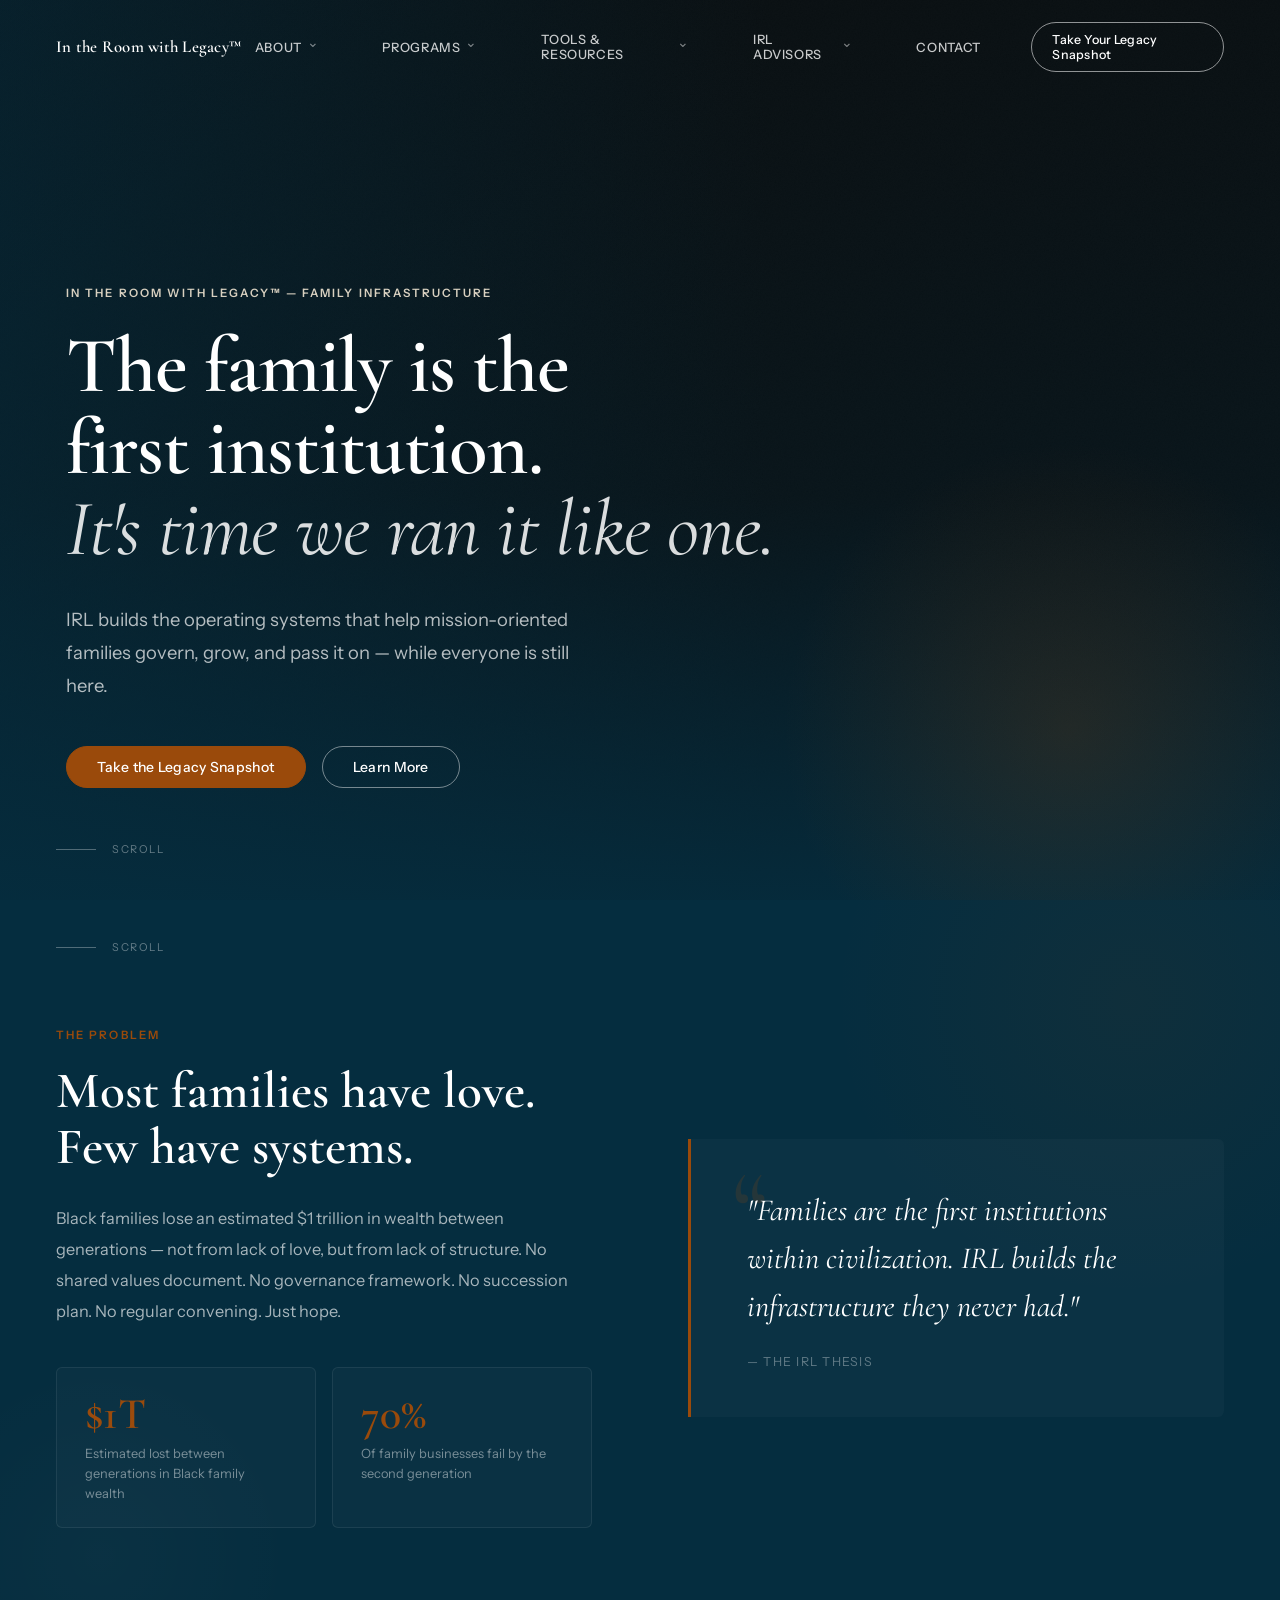
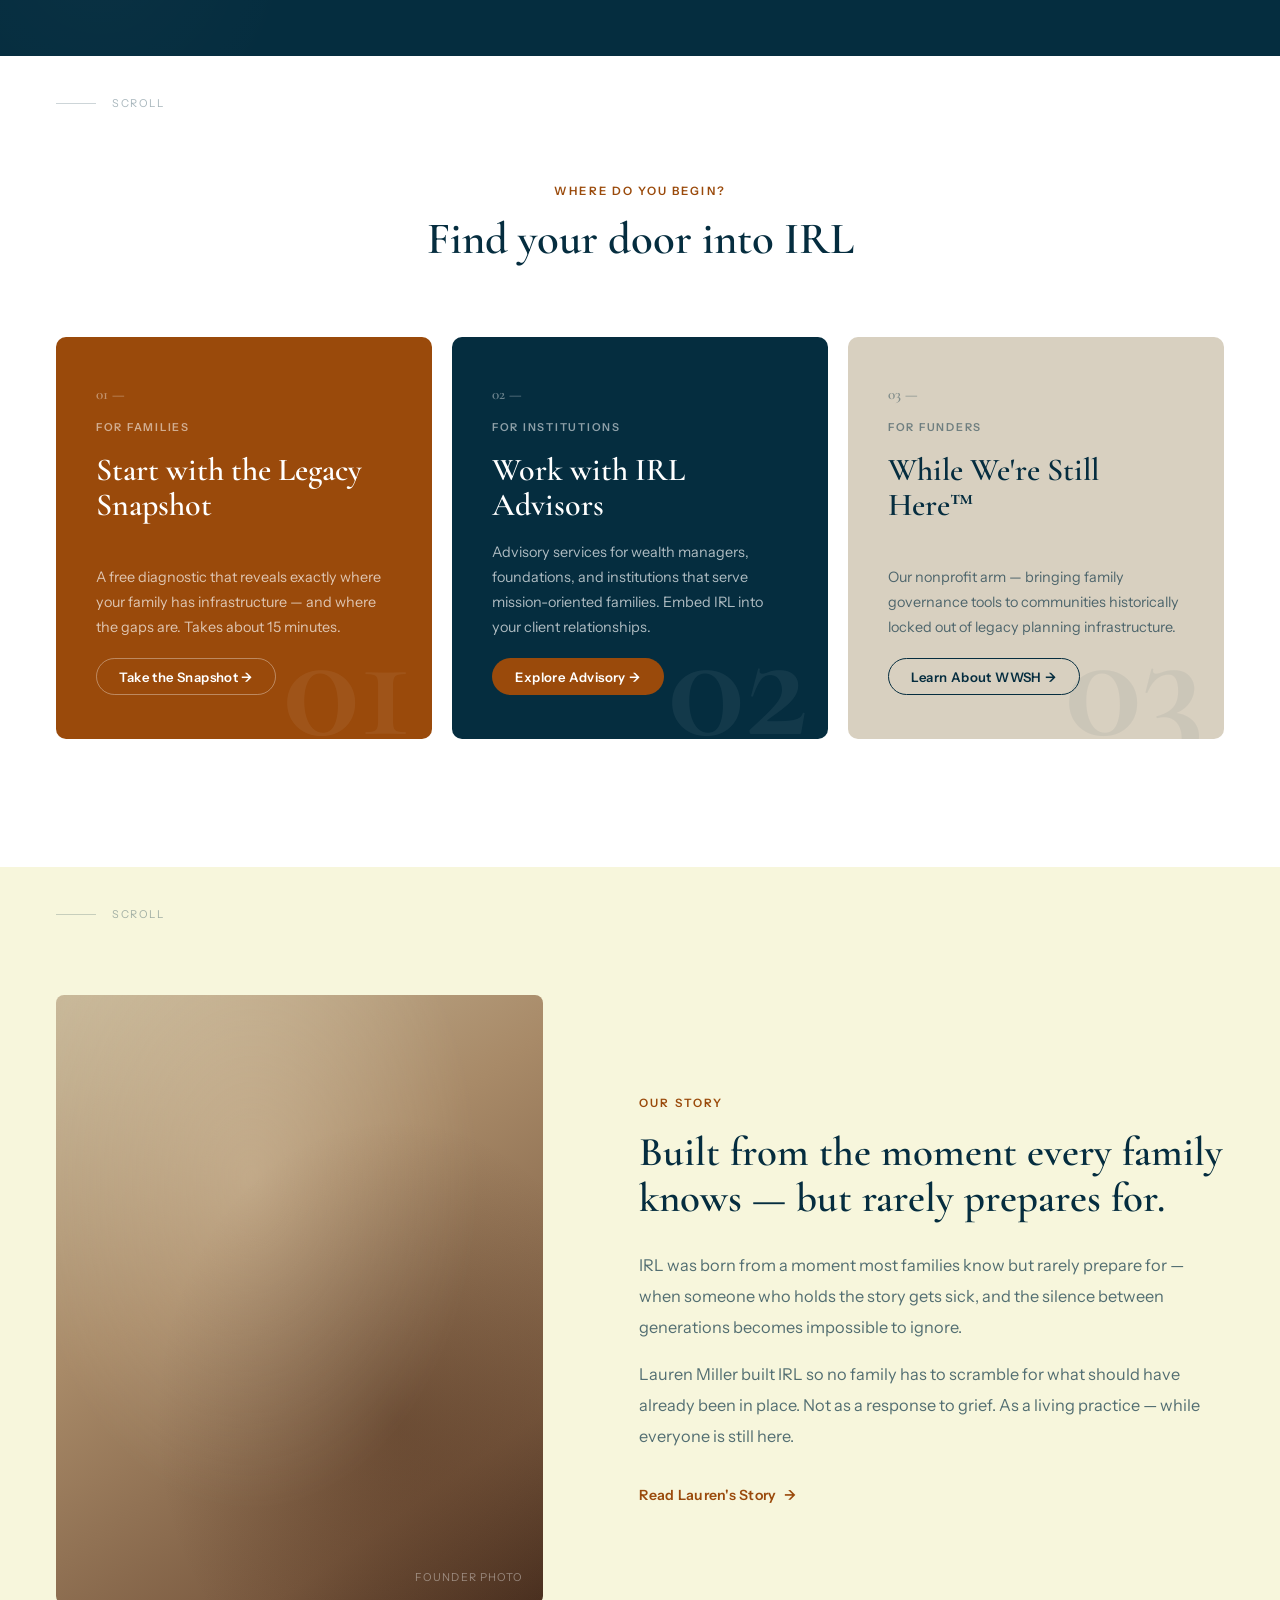
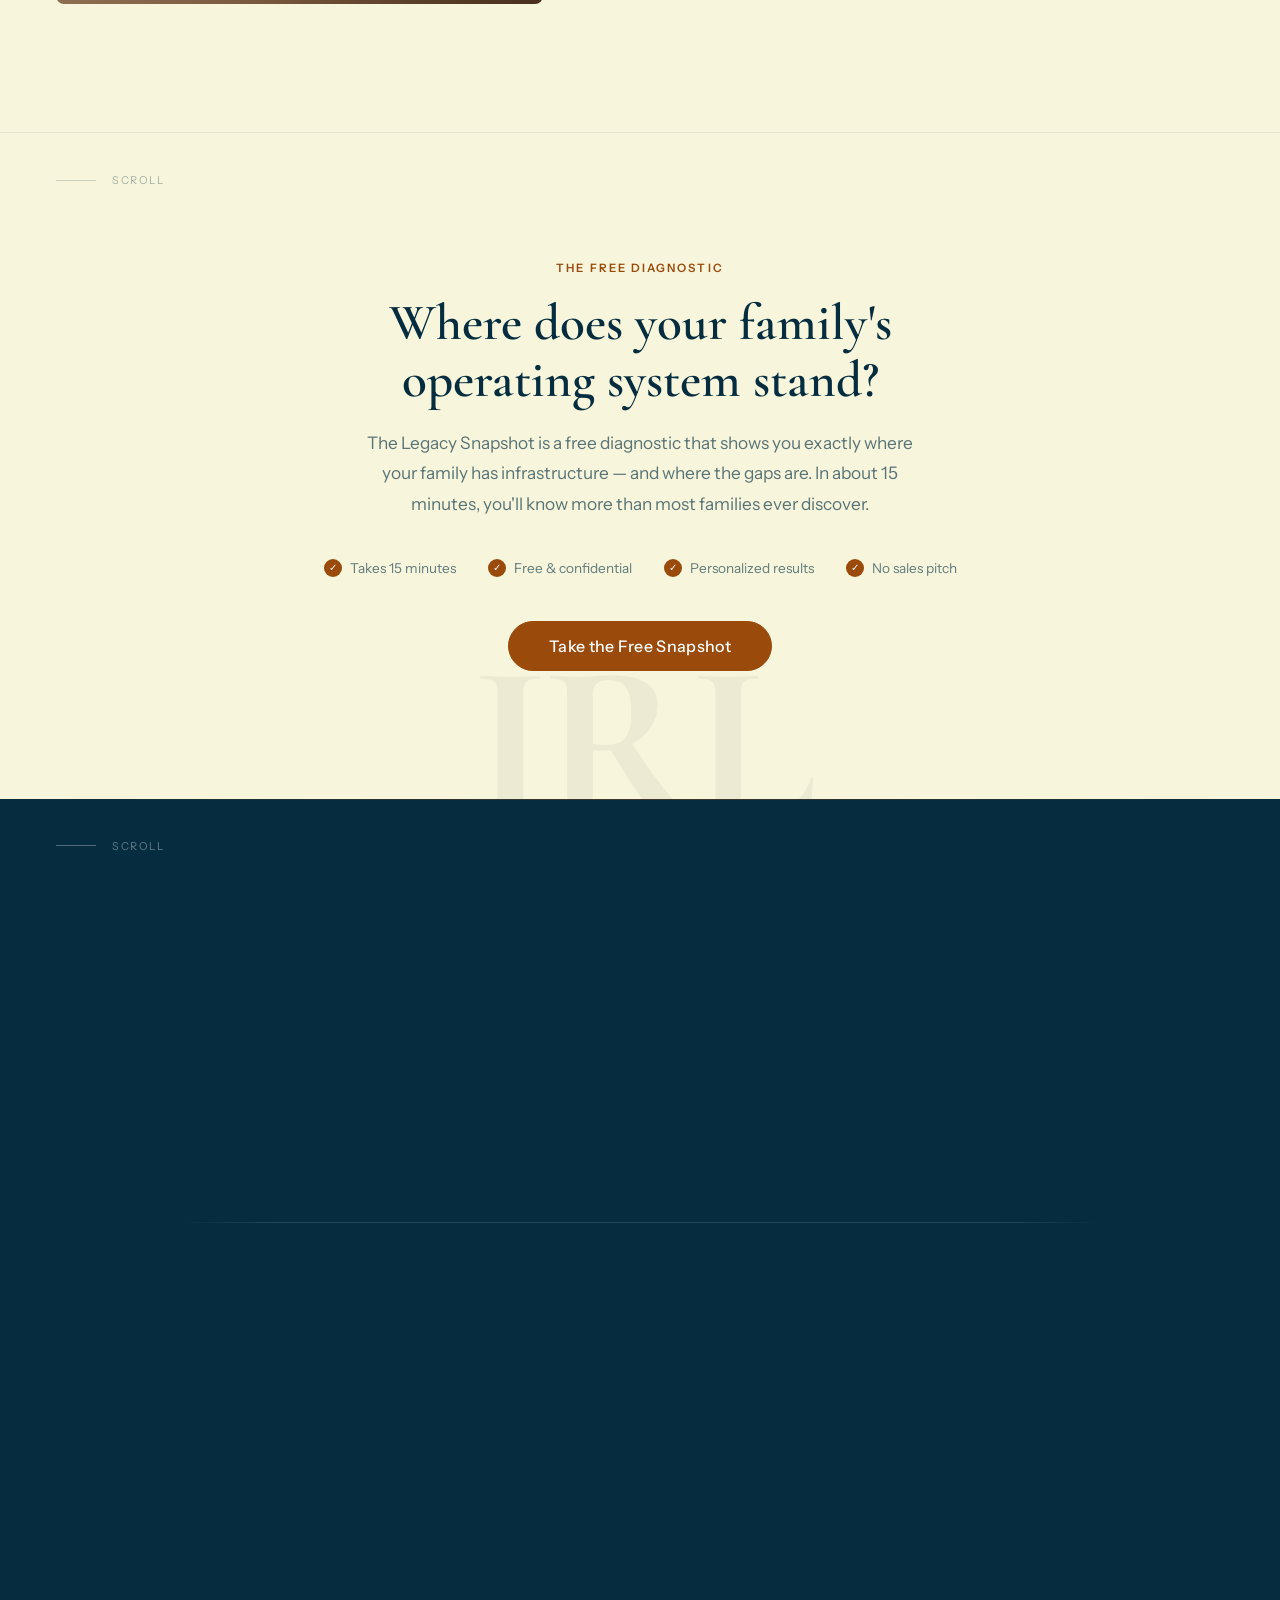
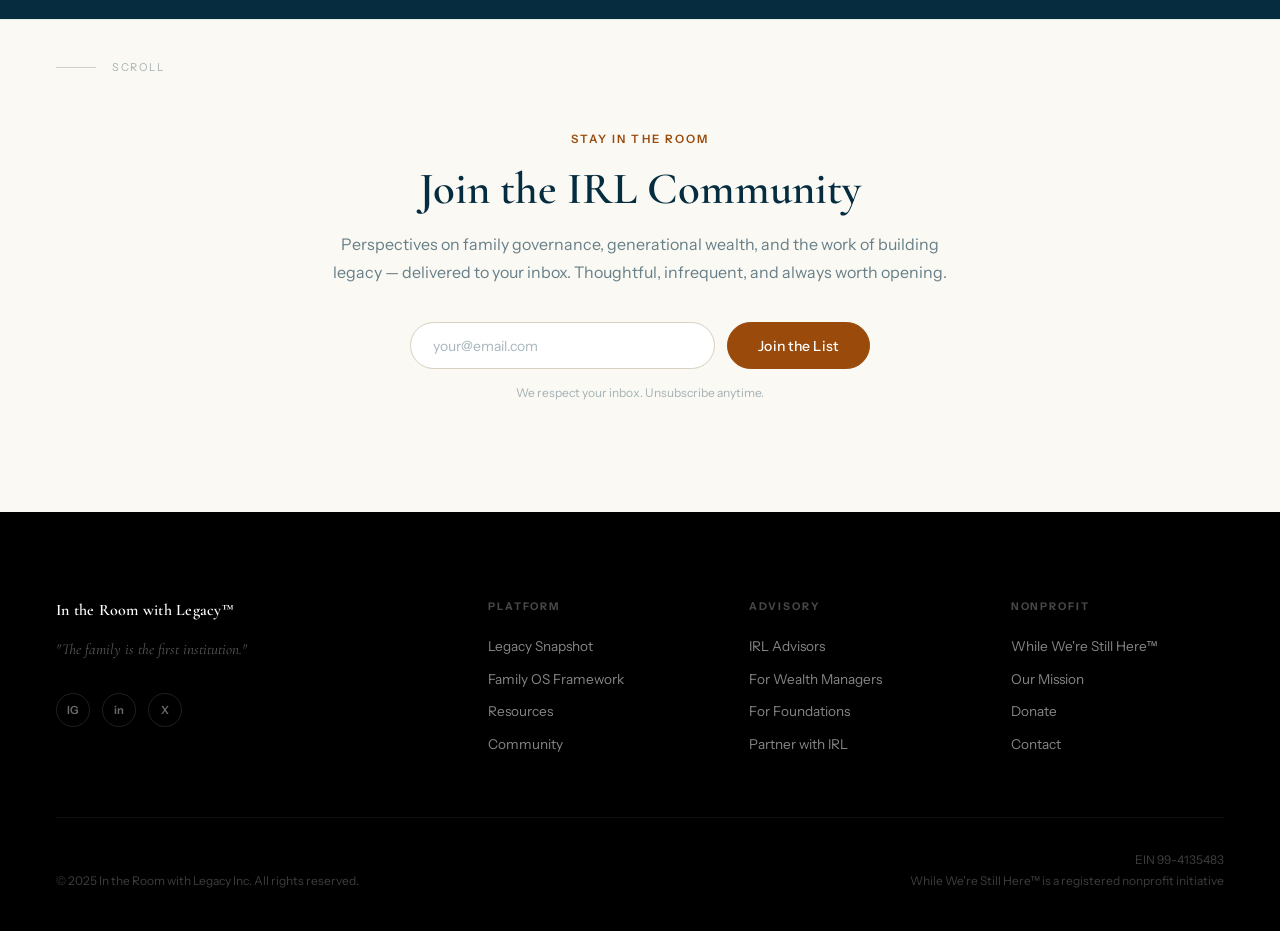
==== index.html @ 4fe9d550 "Added scroll animations and nav updates" ====
<!DOCTYPE html>
<html lang="en">
<head>
  <meta charset="UTF-8">
  <meta name="viewport" content="width=device-width, initial-scale=1.0">
  <title>In the Room with Legacy™ — The Family Operating System</title>
  <meta name="description" content="IRL builds the operating systems that help mission-oriented families govern, grow, and pass it on — while everyone is still here.">

  <!-- Google Fonts -->
  <link rel="preconnect" href="https://fonts.googleapis.com">
  <link rel="preconnect" href="https://fonts.gstatic.com" crossorigin>
  <link href="https://fonts.googleapis.com/css2?family=Cormorant+Garamond:ital,wght@0,300;0,400;0,500;0,600;0,700;1,300;1,400;1,500;1,600&family=Instrument+Sans:ital,wght@0,300;0,400;0,500;0,600;1,400&display=swap" rel="stylesheet">

  <!-- Stylesheet -->
  <link rel="stylesheet" href="styles.css">
</head>
<body>

  <!-- ─── NAV ──────────────────────────────────────────────── -->
  <nav id="nav">
    <a href="#" class="nav-logo">In the Room with Legacy™</a>

    <div class="hamburger" id="hamburger" aria-label="Menu" role="button" tabindex="0">
      <span></span><span></span><span></span>
    </div>

    <ul class="nav-links" id="desktop-nav">
      <li><a href="javascript:void(0)">About <span class="nav-arrow">&#8964;</span></a></li>
      <li><a href="javascript:void(0)">Programs <span class="nav-arrow">&#8964;</span></a></li>
      <li><a href="javascript:void(0)">Tools & Resources <span class="nav-arrow">&#8964;</span></a></li>
      <li><a href="javascript:void(0)">IRL Advisors <span class="nav-arrow">&#8964;</span></a></li>
      <li><a href="javascript:void(0)">Contact</a></li>
      <li><a href="https://form.typeform.com/to/YOUR_LINK" target="_blank" rel="noopener" class="nav-cta-link">Take Your Legacy Snapshot</a></li>
    </ul>
  </nav>

  <!-- Mobile menu overlay -->
  <div class="nav-mobile-overlay" id="mobile-menu">
    <a href="#advisors" onclick="closeMobile()">IRL Advisors</a>
    <a href="#program"  onclick="closeMobile()">While We're Still Here™</a>
    <a href="#origin"   onclick="closeMobile()">About</a>
    <a href="#snapshot" onclick="closeMobile()" class="mobile-cta">Legacy Snapshot →</a>
  </div>


  <!-- ─── HERO ─────────────────────────────────────────────── -->
  <section id="hero">
    <div class="hero-bg-layer"></div>

    <!-- SVG grain texture -->
    <div class="hero-grain" aria-hidden="true">
      <svg xmlns="http://www.w3.org/2000/svg" width="100%" height="100%">
        <filter id="grain-filter" x="0%" y="0%" width="100%" height="100%">
          <feTurbulence type="fractalNoise" baseFrequency="0.68" numOctaves="4" stitchTiles="stitch" result="noise"/>
          <feColorMatrix type="saturate" values="0" in="noise" result="grayNoise"/>
          <feBlend in="SourceGraphic" in2="grayNoise" mode="multiply" result="blended"/>
          <feComponentTransfer in="blended">
            <feFuncA type="linear" slope="0.055"/>
          </feComponentTransfer>
        </filter>
        <rect width="100%" height="100%" filter="url(#grain-filter)" fill="white"/>
      </svg>
    </div>

    <div class="hero-vignette"></div>
    <div class="hero-orb"></div>

    <div class="hero-content">
      <p class="eyebrow hero-eyebrow">In the Room with Legacy™ — Family Infrastructure</p>

      <h1 class="hero-headline">
        The family is the<br>first institution.<br>
        <em>It's time we ran it like one.</em>
      </h1>

      <p class="hero-sub">
        IRL builds the operating systems that help mission-oriented families govern, grow, and pass it on — while everyone is still here.
      </p>

      <div class="hero-ctas">
        <a href="https://form.typeform.com/to/YOUR_LINK" target="_blank" rel="noopener" class="btn btn-clay">
          Take the Legacy Snapshot
        </a>
        <a href="#problem" class="btn btn-ghost-light">
          Learn More
        </a>
      </div>
    </div>

    <div class="hero-scroll" aria-hidden="true">
      <div class="hero-scroll-line"></div>
      <span>Scroll</span>
    </div>
  </section>


  <!-- ─── PROBLEM STATEMENT ─────────────────────────────────── -->
  <section id="problem">
    <div class="scroll-indicator" aria-hidden="true">
      <div class="scroll-indicator-line"></div>
      <span>Scroll</span>
    </div>
    <div class="problem-inner">

      <div class="problem-left">
        <p class="eyebrow reveal">The Problem</p>
        <h2 class="reveal reveal-delay-1">Most families have love.<br>Few have systems.</h2>
        <p class="problem-body reveal reveal-delay-2">
          Black families lose an estimated $1 trillion in wealth between generations — not from lack of love, but from lack of structure. No shared values document. No governance framework. No succession plan. No regular convening. Just hope.
        </p>
        <div class="stat-row reveal reveal-delay-3">
          <div class="stat-box">
            <div class="num">$1T</div>
            <div class="lbl">Estimated lost between generations in Black family wealth</div>
          </div>
          <div class="stat-box">
            <div class="num">70%</div>
            <div class="lbl">Of family businesses fail by the second generation</div>
          </div>
        </div>
      </div>

      <div class="problem-right reveal reveal-delay-2">
        <blockquote>
          "Families are the first institutions within civilization. IRL builds the infrastructure they never had."
        </blockquote>
        <cite>— The IRL Thesis</cite>
      </div>

    </div>
  </section>


  <!-- ─── THREE DOORS ───────────────────────────────────────── -->
  <section id="doors">
    <div class="scroll-indicator scroll-indicator--dark" aria-hidden="true">
      <div class="scroll-indicator-line"></div>
      <span>Scroll</span>
    </div>
    <div class="section-head reveal">
      <p class="eyebrow">Where Do You Begin?</p>
      <h2>Find your door into IRL</h2>
    </div>

    <div class="doors-grid">

      <!-- Card 1: Families -->
      <div class="door-card card-clay reveal">
        <span class="door-bg-num">01</span>
        <span class="door-num">01 —</span>
        <p class="door-eyebrow">For Families</p>
        <h3>Start with the Legacy Snapshot</h3>
        <p class="door-desc">A free diagnostic that reveals exactly where your family has infrastructure — and where the gaps are. Takes about 15 minutes.</p>
        <a href="https://form.typeform.com/to/YOUR_LINK" target="_blank" rel="noopener" class="door-link">
          Take the Snapshot →
        </a>
      </div>

      <!-- Card 2: Institutions -->
      <div class="door-card card-dusk reveal reveal-delay-1" id="advisors">
        <span class="door-bg-num">02</span>
        <span class="door-num">02 —</span>
        <p class="door-eyebrow">For Institutions</p>
        <h3>Work with IRL Advisors</h3>
        <p class="door-desc">Advisory services for wealth managers, foundations, and institutions that serve mission-oriented families. Embed IRL into your client relationships.</p>
        <a href="#advisors" class="door-link">
          Explore Advisory →
        </a>
      </div>

      <!-- Card 3: Funders -->
      <div class="door-card card-stone reveal reveal-delay-2">
        <span class="door-bg-num">03</span>
        <span class="door-num">03 —</span>
        <p class="door-eyebrow">For Funders</p>
        <h3>While We're Still Here™</h3>
        <p class="door-desc">Our nonprofit arm — bringing family governance tools to communities historically locked out of legacy planning infrastructure.</p>
        <a href="#program" class="door-link">
          Learn About WWSH →
        </a>
      </div>

    </div>
  </section>


  <!-- ─── ORIGIN STORY ──────────────────────────────────────── -->
  <section id="origin">
    <div class="scroll-indicator scroll-indicator--dark" aria-hidden="true">
      <div class="scroll-indicator-line"></div>
      <span>Scroll</span>
    </div>
    <div class="origin-inner">

      <div class="origin-photo-wrap reveal">
        <div class="origin-photo">
          <!-- Replace this div with: <img src="lauren-photo.jpg" alt="Lauren Miller"> -->
          <span class="origin-photo-label">Founder photo</span>
        </div>
      </div>

      <div class="origin-text">
        <p class="eyebrow reveal">Our Story</p>
        <h2 class="reveal reveal-delay-1">
          Built from the moment every family knows — but rarely prepares for.
        </h2>
        <p class="origin-body reveal reveal-delay-2">
          IRL was born from a moment most families know but rarely prepare for — when someone who holds the story gets sick, and the silence between generations becomes impossible to ignore.
        </p>
        <p class="origin-body reveal reveal-delay-3">
          Lauren Miller built IRL so no family has to scramble for what should have already been in place. Not as a response to grief. As a living practice — while everyone is still here.
        </p>
        <a href="#" class="origin-link reveal reveal-delay-4">
          Read Lauren's Story
        </a>
      </div>

    </div>
  </section>


  <!-- ─── LEGACY SNAPSHOT FEATURE ──────────────────────────── -->
  <section id="snapshot">
    <div class="scroll-indicator scroll-indicator--dark" aria-hidden="true">
      <div class="scroll-indicator-line"></div>
      <span>Scroll</span>
    </div>
    <div class="snapshot-watermark" aria-hidden="true">IRL</div>

    <div class="snapshot-inner">
      <p class="eyebrow reveal">The Free Diagnostic</p>
      <h2 class="reveal reveal-delay-1">
        Where does your family's<br>operating system stand?
      </h2>
      <p class="snapshot-sub reveal reveal-delay-2">
        The Legacy Snapshot is a free diagnostic that shows you exactly where your family has infrastructure — and where the gaps are. In about 15 minutes, you'll know more than most families ever discover.
      </p>

      <div class="snapshot-checks reveal reveal-delay-3">
        <div class="check-item"><div class="check-icon">✓</div> Takes 15 minutes</div>
        <div class="check-item"><div class="check-icon">✓</div> Free &amp; confidential</div>
        <div class="check-item"><div class="check-icon">✓</div> Personalized results</div>
        <div class="check-item"><div class="check-icon">✓</div> No sales pitch</div>
      </div>

      <a href="https://form.typeform.com/to/YOUR_LINK" target="_blank" rel="noopener"
         class="btn btn-clay reveal reveal-delay-4"
         style="font-size: 1rem; padding: 1rem 2.5rem;">
        Take the Free Snapshot
      </a>
    </div>
  </section>


  <!-- ─── PROGRAM PREVIEW — While We're Still Here™ ─────────── -->
  <section id="program">
    <div class="scroll-indicator" aria-hidden="true">
      <div class="scroll-indicator-line"></div>
      <span>Scroll</span>
    </div>
    <div class="program-inner">

      <div class="program-head prog-animate" data-delay="0">
        <p class="eyebrow">While We're Still Here™</p>
        <h2>Five phases. One living legacy.</h2>
      </div>
      <p class="program-desc prog-animate" data-delay="100">
        A structured journey from family conversation to family infrastructure. Each phase builds the next — together, they form your family's operating system.
      </p>

      <div class="phases-track">
        <div class="phase prog-animate" data-delay="150">
          <div class="phase-marker"><span class="phase-roman">I</span></div>
          <div class="phase-name">Gather</div>
          <div class="phase-desc">Bring the family into the room — physically or virtually. Set the table for honest conversation.</div>
        </div>
        <div class="phase prog-animate" data-delay="250">
          <div class="phase-marker"><span class="phase-roman">II</span></div>
          <div class="phase-name">Share</div>
          <div class="phase-desc">Surface the stories, values, and wisdom that live in people — not documents.</div>
        </div>
        <div class="phase prog-animate" data-delay="350">
          <div class="phase-marker"><span class="phase-roman">III</span></div>
          <div class="phase-name">Align</div>
          <div class="phase-desc">Build shared agreements: values, vision, governance, and decision-making norms.</div>
        </div>
        <div class="phase prog-animate" data-delay="450">
          <div class="phase-marker"><span class="phase-roman">IV</span></div>
          <div class="phase-name">Preserve</div>
          <div class="phase-desc">Document what matters. Create the artifacts and archives your family deserves.</div>
        </div>
        <div class="phase prog-animate" data-delay="550">
          <div class="phase-marker"><span class="phase-roman">V</span></div>
          <div class="phase-name">Integrate</div>
          <div class="phase-desc">Make legacy a living practice — recurring rituals, roles, and review cycles.</div>
        </div>
      </div>

      <div class="program-footer prog-animate" data-delay="650">
        <a href="#" class="btn btn-ghost-light">Learn About the Program →</a>
      </div>

    </div>
  </section>


  <!-- ─── NEWSLETTER ────────────────────────────────────────── -->
  <section id="newsletter">
    <div class="scroll-indicator scroll-indicator--dark" aria-hidden="true">
      <div class="scroll-indicator-line"></div>
      <span>Scroll</span>
    </div>
    <div class="newsletter-inner">
      <p class="eyebrow reveal">Stay in the Room</p>
      <h2 class="reveal reveal-delay-1">Join the IRL Community</h2>
      <p class="newsletter-body reveal reveal-delay-2">
        Perspectives on family governance, generational wealth, and the work of building legacy — delivered to your inbox. Thoughtful, infrequent, and always worth opening.
      </p>
      <form class="nl-form reveal reveal-delay-3" onsubmit="handleNewsletter(event)">
        <input type="email" class="nl-input" placeholder="your@email.com" required aria-label="Email address">
        <button type="submit" class="btn btn-clay">Join the List</button>
      </form>
      <p class="nl-note reveal reveal-delay-4">We respect your inbox. Unsubscribe anytime.</p>
    </div>
  </section>


  <!-- ─── FOOTER ────────────────────────────────────────────── -->
  <footer>
    <div class="footer-grid">

      <div class="footer-brand">
        <a href="#" class="footer-brand-logo">In the Room with Legacy™</a>
        <p class="footer-tagline">"The family is the first institution."</p>
        <div class="footer-socials">
          <a href="#" aria-label="Instagram">IG</a>
          <a href="#" aria-label="LinkedIn">in</a>
          <a href="#" aria-label="X / Twitter">X</a>
        </div>
      </div>

      <div class="footer-col">
        <p class="footer-col-head">Platform</p>
        <ul>
          <li><a href="#snapshot">Legacy Snapshot</a></li>
          <li><a href="#">Family OS Framework</a></li>
          <li><a href="#">Resources</a></li>
          <li><a href="#newsletter">Community</a></li>
        </ul>
      </div>

      <div class="footer-col">
        <p class="footer-col-head">Advisory</p>
        <ul>
          <li><a href="#advisors">IRL Advisors</a></li>
          <li><a href="#">For Wealth Managers</a></li>
          <li><a href="#">For Foundations</a></li>
          <li><a href="#">Partner with IRL</a></li>
        </ul>
      </div>

      <div class="footer-col">
        <p class="footer-col-head">Nonprofit</p>
        <ul>
          <li><a href="#program">While We're Still Here™</a></li>
          <li><a href="#origin">Our Mission</a></li>
          <li><a href="#">Donate</a></li>
          <li><a href="#">Contact</a></li>
        </ul>
      </div>

    </div>

    <div class="footer-bottom">
      <p>© 2025 In the Room with Legacy Inc. All rights reserved.</p>
      <p class="footer-ein">
        EIN 99-4135483<br>
        While We're Still Here™ is a registered nonprofit initiative
      </p>
    </div>
  </footer>


  <!-- ─── JAVASCRIPT ────────────────────────────────────────── -->
  <script>
    /* ── Sticky Nav ─────────────────────────────────────────── */
    const nav = document.getElementById('nav');
    window.addEventListener('scroll', () => {
      nav.classList.toggle('scrolled', window.scrollY > 50);
    }, { passive: true });

    /* ── Mobile Menu ─────────────────────────────────────────── */
    const hamburger  = document.getElementById('hamburger');
    const mobileMenu = document.getElementById('mobile-menu');

    function openMobile() {
      hamburger.classList.add('active');
      mobileMenu.classList.add('open');
      document.body.style.overflow = 'hidden';
    }
    function closeMobile() {
      hamburger.classList.remove('active');
      mobileMenu.classList.remove('open');
      document.body.style.overflow = '';
    }
    hamburger.addEventListener('click', () => {
      mobileMenu.classList.contains('open') ? closeMobile() : openMobile();
    });
    hamburger.addEventListener('keydown', e => {
      if (e.key === 'Enter' || e.key === ' ') {
        e.preventDefault();
        mobileMenu.classList.contains('open') ? closeMobile() : openMobile();
      }
    });

    /* ── Scroll Reveal ───────────────────────────────────────── */
    const revealEls = document.querySelectorAll('.reveal');
    const revealObserver = new IntersectionObserver((entries) => {
      entries.forEach(entry => {
        if (entry.isIntersecting) {
          entry.target.classList.add('visible');
          revealObserver.unobserve(entry.target);
        }
      });
    }, { threshold: 0.1, rootMargin: '0px 0px -48px 0px' });
    revealEls.forEach(el => revealObserver.observe(el));

    /* ── Full Page Snap Scroll (all sections) ───────────────── */
    const snapSections = Array.from(document.querySelectorAll('section, footer'));
    let isSnapping     = false;
    let activeIndex    = 0;

    // Find which section is closest to current scroll position
    function getNearestIndex() {
      const mid = window.scrollY + window.innerHeight / 2;
      let nearest = 0, nearestDist = Infinity;
      snapSections.forEach((sec, i) => {
        const dist = Math.abs(sec.getBoundingClientRect().top + window.scrollY + sec.offsetHeight / 2 - mid);
        if (dist < nearestDist) { nearestDist = dist; nearest = i; }
      });
      return nearest;
    }

    const programSection   = document.getElementById('program');
    const programAnimEls   = programSection.querySelectorAll('.prog-animate');

    function triggerProgramAnim() {
      programSection.classList.remove('in-view');
      // Force reflow so removing the class takes effect before re-adding
      void programSection.offsetWidth;
      programAnimEls.forEach(el => {
        const delay = parseInt(el.dataset.delay) || 0;
        setTimeout(() => { el.style.transitionDelay = delay + 'ms'; }, 0);
      });
      programSection.classList.add('in-view');
    }

    function goToSection(index) {
      if (isSnapping) return;
      if (index < 0 || index >= snapSections.length) return;
      isSnapping  = true;
      activeIndex = index;
      snapSections[index].scrollIntoView({ behavior: 'smooth', block: 'start' });
      // Fire program animation when snapping to that section
      if (snapSections[index].id === 'program') {
        setTimeout(triggerProgramAnim, 400);
      }
      setTimeout(() => { isSnapping = false; }, 950);
    }

    // Mouse wheel — intercept and snap
    window.addEventListener('wheel', (e) => {
      e.preventDefault();
      if (isSnapping) return;
      activeIndex = getNearestIndex();
      goToSection(activeIndex + (e.deltaY > 0 ? 1 : -1));
    }, { passive: false });

    // Touch swipe — up or down
    let touchY = 0;
    window.addEventListener('touchstart', (e) => {
      touchY = e.touches[0].clientY;
    }, { passive: true });
    window.addEventListener('touchend', (e) => {
      const diff = touchY - e.changedTouches[0].clientY;
      if (Math.abs(diff) < 40) return;       // ignore tiny taps
      activeIndex = getNearestIndex();
      goToSection(activeIndex + (diff > 0 ? 1 : -1));
    }, { passive: true });

    // Keyboard arrow keys
    window.addEventListener('keydown', (e) => {
      if (e.key === 'ArrowDown' || e.key === 'PageDown') {
        e.preventDefault();
        activeIndex = getNearestIndex();
        goToSection(activeIndex + 1);
      }
      if (e.key === 'ArrowUp' || e.key === 'PageUp') {
        e.preventDefault();
        activeIndex = getNearestIndex();
        goToSection(activeIndex - 1);
      }
    });

    /* ── Newsletter Submit ───────────────────────────────────── */
    function handleNewsletter(e) {
      e.preventDefault();
      // Update YOUR_KIT_PAGE with your Kit.com landing page slug
      window.open('https://app.kit.com/landing-pages/YOUR_KIT_PAGE', '_blank', 'noopener');
      e.target.innerHTML =
        '<p style="font-family:\'Cormorant Garamond\',serif; font-size:1.25rem; font-style:italic; color:var(--clay);">' +
        'You\'re in. Welcome to the room. ✦' +
        '</p>';
    }
  </script>

</body>
</html>
---- styles.css ----
/* ════════════════════════════════════════════════════════════
   IN THE ROOM WITH LEGACY™ — Stylesheet
   ════════════════════════════════════════════════════════════

   TABLE OF CONTENTS
   ─────────────────
   1.  Reset
   2.  Design Tokens (colors, fonts)
   3.  Base / Typography
   4.  Buttons
   5.  Scroll Reveal Animation
   6.  Eyebrow Label
   7.  Nav
   8.  Hero
   9.  Problem Statement
   10. Three Doors
   11. Origin Story
   12. Legacy Snapshot
   13. Program Preview (While We're Still Here™)
   14. Newsletter
   15. Footer
   16. Responsive / Media Queries
   ════════════════════════════════════════════════════════════ */


/* ─────────────────────────────────────────────────────────
   1. RESET
───────────────────────────────────────────────────────── */
*, *::before, *::after {
  box-sizing: border-box;
  margin: 0;
  padding: 0;
}
html {
  scroll-behavior: smooth;
  font-size: 16px;
}


/* ─────────────────────────────────────────────────────────
   2. DESIGN TOKENS
   Edit these to retheme the entire site instantly.
───────────────────────────────────────────────────────── */
:root {
  /* Brand Colors */
  --dusk:      #052D3F;   /* deep navy — primary dark */
  --clay:      #9A4A0B;   /* warm terracotta — primary accent */
  --clay-mid:  #b25510;   /* clay hover state */
  --parchment: #F7F6DC;   /* warm cream — light sections */
  --stone:     #D8D0C0;   /* mid neutral */
  --inkwell:   #000000;   /* pure black */
  --white:     #ffffff;
  --off-white: #faf9f4;   /* newsletter bg */

  /* Spacing */
  --section-pad: 8rem 3.5rem;
  --max-width: 1200px;
}


/* ─────────────────────────────────────────────────────────
   3. BASE / TYPOGRAPHY
───────────────────────────────────────────────────────── */
body {
  font-family: 'Instrument Sans', sans-serif;
  color: var(--inkwell);
  background: var(--white);
  overflow-x: hidden;
  -webkit-font-smoothing: antialiased;
}

/* All headings use Cormorant Garamond */
h1, h2, h3, h4, h5 {
  font-family: 'Cormorant Garamond', serif;
}

a { color: inherit; }

img { display: block; max-width: 100%; }


/* ─────────────────────────────────────────────────────────
   4. BUTTONS
   Classes: .btn  +  .btn-clay / .btn-ghost-light / .btn-dusk / .btn-ghost-dusk
───────────────────────────────────────────────────────── */
.btn {
  display: inline-block;
  font-family: 'Instrument Sans', sans-serif;
  font-size: 0.875rem;
  font-weight: 500;
  letter-spacing: 0.02em;
  text-decoration: none;
  border-radius: 99px;
  padding: 0.8rem 1.9rem;
  transition: background 0.22s ease, transform 0.18s ease,
              border-color 0.22s ease, color 0.22s ease;
  cursor: pointer;
  border: 1.5px solid transparent;
  line-height: 1;
}
.btn:hover { transform: translateY(-1px); }

/* Clay — primary CTA */
.btn-clay { background: var(--clay); color: var(--white); border-color: var(--clay); }
.btn-clay:hover { background: var(--clay-mid); border-color: var(--clay-mid); }

/* Ghost on dark backgrounds */
.btn-ghost-light { background: transparent; color: var(--white); border-color: rgba(255,255,255,0.45); }
.btn-ghost-light:hover { border-color: rgba(255,255,255,0.85); background: rgba(255,255,255,0.08); }

/* Ghost on light backgrounds */
.btn-ghost-dusk { background: transparent; color: var(--dusk); border-color: var(--dusk); }
.btn-ghost-dusk:hover { background: var(--dusk); color: var(--white); }

/* Solid dusk */
.btn-dusk { background: var(--dusk); color: var(--white); border-color: var(--dusk); }
.btn-dusk:hover { background: #073d56; border-color: #073d56; }


/* ─────────────────────────────────────────────────────────
   5. SCROLL REVEAL ANIMATION
   Elements with .reveal fade up when they enter the viewport.
   Add .reveal-delay-1 through -5 for staggered children.
───────────────────────────────────────────────────────── */
.reveal {
  opacity: 0;
  transform: translateY(28px);
  transition: opacity 0.75s cubic-bezier(.22,.68,0,1.1),
              transform 0.75s cubic-bezier(.22,.68,0,1.1);
}
.reveal.visible { opacity: 1; transform: none; }

.reveal-delay-1 { transition-delay: 0.1s; }
.reveal-delay-2 { transition-delay: 0.2s; }
.reveal-delay-3 { transition-delay: 0.3s; }
.reveal-delay-4 { transition-delay: 0.4s; }
.reveal-delay-5 { transition-delay: 0.5s; }


/* ─────────────────────────────────────────────────────────
   6. EYEBROW LABEL
   Small uppercase label used above section headings.
───────────────────────────────────────────────────────── */
.eyebrow {
  font-family: 'Instrument Sans', sans-serif;
  font-size: 0.72rem;
  font-weight: 600;
  letter-spacing: 0.18em;
  text-transform: uppercase;
}


/* ─────────────────────────────────────────────────────────
   7. NAV
───────────────────────────────────────────────────────── */
#nav {
  position: fixed;
  top: 0; left: 0; right: 0;
  z-index: 200;
  display: flex;
  align-items: center;
  justify-content: space-between;
  padding: 1.4rem 3.5rem;
  transition: background 0.35s ease, padding 0.35s ease, box-shadow 0.35s ease;
}

/* Nav becomes solid on scroll — toggled by JS */
#nav.scrolled {
  background: rgba(5,45,63,0.97);
  backdrop-filter: blur(12px);
  -webkit-backdrop-filter: blur(12px);
  padding: 1rem 3.5rem;
  box-shadow: 0 1px 0 rgba(255,255,255,0.06);
}

.nav-logo {
  font-family: 'Cormorant Garamond', serif;
  font-size: 1.05rem;
  font-weight: 600;
  color: var(--white);
  text-decoration: none;
  letter-spacing: 0.015em;
  line-height: 1.2;
  white-space: nowrap;
}

.nav-links {
  display: flex;
  align-items: center;
  gap: 2.25rem;
  list-style: none;
}
.nav-links a {
  font-family: 'Instrument Sans', sans-serif;
  font-size: 0.8rem;
  font-weight: 500;
  color: rgba(255,255,255,0.78);
  text-decoration: none;
  letter-spacing: 0.05em;
  text-transform: uppercase;
  transition: color 0.2s;
  padding: 0.6rem 0.85rem;
  border-radius: 6px;
  display: inline-flex;
  align-items: center;
  gap: 0.3rem;
}
.nav-links a:hover { color: var(--white); }

/* Dropdown arrow icon in nav links */
.nav-arrow {
  font-size: 0.9rem;
  opacity: 0.6;
  display: inline-block;
  transition: transform 0.2s;
  position: relative;
  top: -5px;
}
.nav-links a:hover .nav-arrow { transform: translateY(1px); }

/* CTA pill in nav */
.nav-links .nav-cta-link {
  background: transparent;
  color: var(--white) !important;
  padding: 0.55rem 1.3rem;
  border-radius: 99px;
  border: 1.5px solid rgba(255,255,255,0.55) !important;
  font-size: 0.78rem !important;
  text-transform: none !important;
  letter-spacing: 0.02em !important;
  transition: background 0.25s, border-color 0.25s, color 0.25s !important;
}
.nav-links .nav-cta-link:hover {
  background: #C9A84C !important;
  border-color: #C9A84C !important;
  color: var(--white) !important;
  text-shadow: 0 0 12px rgba(255, 220, 100, 0.5);
  box-shadow: 0 0 18px rgba(201,168,76,0.45);
}

/* Hamburger — hidden on desktop, shown on mobile */
.hamburger {
  display: none;
  flex-direction: column;
  gap: 5px;
  cursor: pointer;
  z-index: 201;
  padding: 4px;
}
.hamburger span {
  display: block;
  width: 22px;
  height: 1.5px;
  background: white;
  border-radius: 2px;
  transition: all 0.3s ease;
}
/* Animated to X when active */
.hamburger.active span:nth-child(1) { transform: translateY(6.5px) rotate(45deg); }
.hamburger.active span:nth-child(2) { opacity: 0; transform: scaleX(0); }
.hamburger.active span:nth-child(3) { transform: translateY(-6.5px) rotate(-45deg); }

/* Full-screen mobile menu overlay */
.nav-mobile-overlay {
  display: none;
  position: fixed;
  inset: 0;
  background: var(--dusk);
  z-index: 199;
  flex-direction: column;
  align-items: center;
  justify-content: center;
  gap: 2rem;
}
.nav-mobile-overlay.open { display: flex; }
.nav-mobile-overlay a {
  font-family: 'Cormorant Garamond', serif;
  font-size: 2.2rem;
  font-weight: 500;
  color: var(--white);
  text-decoration: none;
  letter-spacing: 0.01em;
  opacity: 0.85;
  transition: opacity 0.2s;
}
.nav-mobile-overlay a:hover { opacity: 1; }
.nav-mobile-overlay .mobile-cta {
  font-family: 'Instrument Sans', sans-serif;
  font-size: 1rem !important;
  background: var(--clay);
  padding: 0.85rem 2.5rem;
  border-radius: 99px;
  opacity: 1 !important;
  margin-top: 1rem;
}


/* ─────────────────────────────────────────────────────────
   8. HERO
───────────────────────────────────────────────────────── */
#hero {
  position: relative;
  min-height: 100svh;
  display: flex;
  align-items: flex-end;
  overflow: hidden;
  background: var(--inkwell);
}

/* Hero photo background */
.hero-bg-layer {
  position: absolute;
  inset: 0;
  background-image: url('pictures/frontpage.jpg');
  background-size: cover;
  background-position: center 20%;
  background-repeat: no-repeat;
  z-index: 0;
}

/* SVG grain texture layer */
.hero-grain {
  position: absolute;
  inset: 0;
  z-index: 1;
  pointer-events: none;
  opacity: 1;
}
.hero-grain svg { width: 100%; height: 100%; display: block; }

/* Gradient overlay — protects text legibility */
.hero-vignette {
  position: absolute;
  inset: 0;
  z-index: 2;
  background:
    linear-gradient(to top, rgba(5,45,63,0.92) 0%, rgba(5,45,63,0.3) 45%, rgba(5,45,63,0.15) 100%),
    linear-gradient(to right, rgba(5,45,63,0.55) 0%, transparent 60%);
}

/* Decorative warm glow in bottom-right corner */
.hero-orb {
  position: absolute;
  bottom: -120px;
  right: -80px;
  width: 580px;
  height: 580px;
  border-radius: 50%;
  background: radial-gradient(ellipse, rgba(154,74,11,0.18) 0%, transparent 70%);
  z-index: 2;
  pointer-events: none;
}

.hero-content {
  position: relative;
  z-index: 3;
  width: 100%;
  max-width: 1260px;
  margin: 0 auto;
  padding: 6rem 3.5rem 7rem;
}

/* Hero text animations — staggered fade-up on load */
.hero-eyebrow {
  color: var(--stone);
  margin-bottom: 1.6rem;
  opacity: 0;
  transform: translateY(18px);
  animation: heroIn 0.9s cubic-bezier(.22,.68,0,1.1) forwards 0.25s;
}

.hero-headline {
  font-size: clamp(2.8rem, 6.2vw, 6rem);
  font-weight: 600;
  color: var(--white);
  line-height: 1.03;
  letter-spacing: -0.015em;
  max-width: 820px;
  margin-bottom: 2rem;
  opacity: 0;
  transform: translateY(24px);
  animation: heroIn 0.95s cubic-bezier(.22,.68,0,1.1) forwards 0.45s;
}
.hero-headline em {
  font-style: italic;
  font-weight: 400;
  color: rgba(255,255,255,0.85);
}

.hero-sub {
  font-size: clamp(0.975rem, 1.6vw, 1.15rem);
  color: rgba(255,255,255,0.7);
  max-width: 520px;
  line-height: 1.8;
  margin-bottom: 2.75rem;
  font-weight: 400;
  opacity: 0;
  transform: translateY(20px);
  animation: heroIn 0.9s cubic-bezier(.22,.68,0,1.1) forwards 0.65s;
}

.hero-ctas {
  display: flex;
  gap: 1rem;
  flex-wrap: wrap;
  align-items: center;
  opacity: 0;
  transform: translateY(16px);
  animation: heroIn 0.85s cubic-bezier(.22,.68,0,1.1) forwards 0.85s;
}

/* Scroll indicator — bottom left of hero */
.hero-scroll {
  position: absolute;
  bottom: 2.75rem;
  left: 3.5rem;
  z-index: 3;
  display: flex;
  align-items: center;
  gap: 1rem;
  opacity: 0;
  animation: heroIn 1s ease forwards 1.3s;
}
.hero-scroll-line {
  width: 40px;
  height: 1px;
  background: rgba(255,255,255,0.3);
  position: relative;
  overflow: hidden;
}
.hero-scroll-line::after {
  content: '';
  position: absolute;
  left: -100%;
  top: 0;
  width: 100%;
  height: 100%;
  background: rgba(255,255,255,0.7);
  animation: scanline 2.5s ease-in-out infinite;
}
.hero-scroll span {
  font-size: 0.68rem;
  letter-spacing: 0.14em;
  text-transform: uppercase;
  color: rgba(255,255,255,0.38);
}

/* Keyframes */
@keyframes heroIn {
  to { opacity: 1; transform: none; }
}
@keyframes scanline {
  0%   { left: -100%; }
  50%  { left: 100%; }
  100% { left: 100%; }
}


/* ─────────────────────────────────────────────────────────
   8b. SECTION SCROLL INDICATOR
   Reusable scroll line + label shown at top-left of each section.
   Default: light (for dark backgrounds). Add --dark for light backgrounds.
───────────────────────────────────────────────────────── */
.scroll-indicator {
  position: absolute;
  top: 2.5rem;
  left: 3.5rem;
  display: flex;
  align-items: center;
  gap: 1rem;
  z-index: 10;
  pointer-events: none;
}
.scroll-indicator-line {
  width: 40px;
  height: 1px;
  background: rgba(255,255,255,0.3);
  position: relative;
  overflow: hidden;
}
.scroll-indicator-line::after {
  content: '';
  position: absolute;
  left: -100%;
  top: 0;
  width: 100%;
  height: 100%;
  background: rgba(255,255,255,0.7);
  animation: scanline 2.5s ease-in-out infinite;
}
.scroll-indicator span {
  font-size: 0.68rem;
  letter-spacing: 0.14em;
  text-transform: uppercase;
  color: rgba(255,255,255,0.38);
}

/* Dark variant — for light/parchment background sections */
.scroll-indicator--dark .scroll-indicator-line {
  background: rgba(5,45,63,0.2);
}
.scroll-indicator--dark .scroll-indicator-line::after {
  background: rgba(5,45,63,0.5);
}
.scroll-indicator--dark span {
  color: rgba(5,45,63,0.35);
}

/* All sections need position relative so the indicator sits inside them */
section { position: relative; }

/* ─────────────────────────────────────────────────────────
   9. PROBLEM STATEMENT
───────────────────────────────────────────────────────── */
#problem {
  background: var(--dusk);
  padding: var(--section-pad);
  position: relative;
  overflow: hidden;
}
/* Decorative radial orbs */
#problem::before {
  content: '';
  position: absolute;
  top: -200px; right: -150px;
  width: 600px; height: 600px;
  border-radius: 50%;
  background: radial-gradient(ellipse, rgba(154,74,11,0.07) 0%, transparent 70%);
  pointer-events: none;
}
#problem::after {
  content: '';
  position: absolute;
  bottom: -100px; left: -100px;
  width: 400px; height: 400px;
  border-radius: 50%;
  background: radial-gradient(ellipse, rgba(255,255,255,0.02) 0%, transparent 70%);
  pointer-events: none;
}

.problem-inner {
  max-width: var(--max-width);
  margin: 0 auto;
  display: grid;
  grid-template-columns: 1fr 1fr;
  gap: 6rem;
  align-items: center;
}

.problem-left .eyebrow { color: var(--clay); margin-bottom: 1.4rem; }

.problem-left h2 {
  font-size: clamp(2.2rem, 4vw, 3.6rem);
  font-weight: 600;
  color: var(--white);
  line-height: 1.08;
  margin-bottom: 1.75rem;
}

.problem-body {
  font-size: 1.02rem;
  color: rgba(255,255,255,0.65);
  line-height: 1.9;
  margin-bottom: 2.5rem;
}

/* Stat boxes */
.stat-row {
  display: grid;
  grid-template-columns: 1fr 1fr;
  gap: 1rem;
}
.stat-box {
  padding: 1.5rem 1.75rem;
  border: 1px solid rgba(255,255,255,0.07);
  border-radius: 6px;
  background: rgba(255,255,255,0.025);
}
.stat-box .num {
  font-family: 'Cormorant Garamond', serif;
  font-size: 2.75rem;
  font-weight: 600;
  color: var(--clay);
  line-height: 1;
  margin-bottom: 0.5rem;
}
.stat-box .lbl {
  font-size: 0.8rem;
  color: rgba(255,255,255,0.45);
  line-height: 1.55;
}

/* Pull quote */
.problem-right {
  padding: 3rem 3rem 3rem 3.5rem;
  border-left: 3px solid var(--clay);
  background: rgba(255,255,255,0.025);
  border-radius: 0 6px 6px 0;
  position: relative;
}
.problem-right::before {
  content: '\201C';
  position: absolute;
  top: 1rem; left: 2.5rem;
  font-family: 'Cormorant Garamond', serif;
  font-size: 7rem;
  color: var(--clay);
  opacity: 0.18;
  line-height: 1;
  pointer-events: none;
}
.problem-right blockquote {
  font-family: 'Cormorant Garamond', serif;
  font-size: clamp(1.5rem, 2.4vw, 2.1rem);
  font-weight: 400;
  font-style: italic;
  color: var(--white);
  line-height: 1.55;
  position: relative;
  z-index: 1;
}
.problem-right cite {
  display: block;
  margin-top: 1.5rem;
  font-family: 'Instrument Sans', sans-serif;
  font-size: 0.78rem;
  font-style: normal;
  letter-spacing: 0.1em;
  text-transform: uppercase;
  color: rgba(255,255,255,0.35);
}


/* ─────────────────────────────────────────────────────────
   10. THREE DOORS
───────────────────────────────────────────────────────── */
#doors {
  padding: var(--section-pad);
  background: var(--white);
}

/* Centered section heading */
.section-head {
  text-align: center;
  max-width: 560px;
  margin: 0 auto 4.5rem;
}
.section-head .eyebrow { color: var(--clay); margin-bottom: 1rem; }
.section-head h2 {
  font-size: clamp(2rem, 3.5vw, 3rem);
  font-weight: 600;
  color: var(--dusk);
  line-height: 1.12;
}

.doors-grid {
  max-width: var(--max-width);
  margin: 0 auto;
  display: grid;
  grid-template-columns: repeat(3, 1fr);
  gap: 1.25rem;
}

/* Base card */
.door-card {
  border-radius: 10px;
  padding: 3rem 2.5rem 2.75rem;
  display: flex;
  flex-direction: column;
  gap: 1.1rem;
  position: relative;
  overflow: hidden;
  transition: transform 0.3s cubic-bezier(.22,.68,0,1.2), box-shadow 0.3s ease;
  text-decoration: none;
}
.door-card:hover {
  transform: translateY(-5px);
  box-shadow: 0 24px 60px rgba(0,0,0,0.14);
}

/* Card color themes */
.card-clay  { background: var(--clay); }
.card-dusk  { background: var(--dusk); }
.card-stone { background: var(--stone); }

.door-num {
  font-family: 'Cormorant Garamond', serif;
  font-size: 0.95rem;
  font-weight: 600;
  opacity: 0.4;
}
.card-clay .door-num,
.card-dusk .door-num  { color: var(--white); }
.card-stone .door-num { color: var(--dusk); }

.door-eyebrow {
  font-family: 'Instrument Sans', sans-serif;
  font-size: 0.68rem;
  font-weight: 600;
  letter-spacing: 0.16em;
  text-transform: uppercase;
}
.card-clay .door-eyebrow,
.card-dusk .door-eyebrow  { color: rgba(255,255,255,0.55); }
.card-stone .door-eyebrow { color: rgba(5,45,63,0.5); }

.door-card h3 {
  font-size: clamp(1.5rem, 2.5vw, 2rem);
  font-weight: 600;
  line-height: 1.1;
  flex: 1 0 auto;
}
.card-clay h3,
.card-dusk h3  { color: var(--white); }
.card-stone h3 { color: var(--dusk); }

.door-desc {
  font-size: 0.9rem;
  line-height: 1.75;
  flex: 1;
}
.card-clay .door-desc,
.card-dusk .door-desc  { color: rgba(255,255,255,0.68); }
.card-stone .door-desc { color: rgba(5,45,63,0.65); }

/* Card CTA link */
.door-link {
  display: inline-flex;
  align-items: center;
  gap: 0.45rem;
  font-size: 0.82rem;
  font-weight: 600;
  letter-spacing: 0.03em;
  text-decoration: none;
  padding: 0.6rem 1.4rem;
  border-radius: 99px;
  border: 1.5px solid;
  transition: all 0.22s;
  align-self: flex-start;
}
.card-clay .door-link         { color: var(--white); border-color: rgba(255,255,255,0.35); }
.card-clay .door-link:hover   { background: rgba(255,255,255,0.15); border-color: rgba(255,255,255,0.6); }
.card-dusk .door-link         { color: var(--white); border-color: transparent; background: var(--clay); }
.card-dusk .door-link:hover   { background: var(--clay-mid); }
.card-stone .door-link        { color: var(--dusk); border-color: var(--dusk); }
.card-stone .door-link:hover  { background: var(--dusk); color: var(--white); }

/* Giant watermark numeral on each card */
.door-bg-num {
  position: absolute;
  bottom: -1.5rem;
  right: 1.25rem;
  font-family: 'Cormorant Garamond', serif;
  font-size: 10rem;
  font-weight: 700;
  line-height: 1;
  pointer-events: none;
  user-select: none;
}
.card-clay .door-bg-num,
.card-dusk .door-bg-num  { color: rgba(255,255,255,0.06); }
.card-stone .door-bg-num { color: rgba(5,45,63,0.06); }


/* ─────────────────────────────────────────────────────────
   11. ORIGIN STORY
───────────────────────────────────────────────────────── */
#origin {
  padding: var(--section-pad);
  background: var(--parchment);
}

.origin-inner {
  max-width: var(--max-width);
  margin: 0 auto;
  display: grid;
  grid-template-columns: 5fr 6fr;
  gap: 6rem;
  align-items: center;
}

.origin-photo-wrap { position: relative; }

/* Photo placeholder — replace with <img> when you have the real photo */
.origin-photo {
  aspect-ratio: 4/5;
  border-radius: 8px;
  overflow: hidden;
  background: linear-gradient(145deg, #c9b99a 0%, #a88a68 40%, #7a5a40 80%, #4a3020 100%);
  position: relative;
}
.origin-photo::before {
  content: '';
  position: absolute;
  inset: 0;
  background:
    radial-gradient(ellipse at 40% 30%, rgba(255,240,210,0.25) 0%, transparent 55%),
    radial-gradient(ellipse at 70% 70%, rgba(50,20,5,0.3) 0%, transparent 50%);
}
.origin-photo-label {
  position: absolute;
  bottom: 1.25rem;
  right: 1.25rem;
  font-size: 0.68rem;
  letter-spacing: 0.1em;
  text-transform: uppercase;
  color: rgba(255,255,255,0.4);
  font-family: 'Instrument Sans', sans-serif;
}

/* Decorative Clay border offset behind the photo */
.origin-photo-wrap::after {
  content: '';
  position: absolute;
  inset: 1.5rem -1.5rem -1.5rem 1.5rem;
  border: 1.5px solid rgba(154,74,11,0.2);
  border-radius: 8px;
  z-index: -1;
}

.origin-text .eyebrow { color: var(--clay); margin-bottom: 1.25rem; }
.origin-text h2 {
  font-size: clamp(2rem, 3.2vw, 2.9rem);
  font-weight: 600;
  color: var(--dusk);
  line-height: 1.12;
  margin-bottom: 1.75rem;
}
.origin-body {
  font-size: 1.02rem;
  color: rgba(5,45,63,0.68);
  line-height: 1.9;
  margin-bottom: 2rem;
}
.origin-body + .origin-body { margin-top: -1rem; }

.origin-link {
  display: inline-flex;
  align-items: center;
  gap: 0.45rem;
  font-size: 0.88rem;
  font-weight: 600;
  color: var(--clay);
  text-decoration: none;
  letter-spacing: 0.02em;
  transition: gap 0.22s;
}
.origin-link::after { content: '→'; }
.origin-link:hover  { gap: 0.7rem; }


/* ─────────────────────────────────────────────────────────
   12. LEGACY SNAPSHOT
───────────────────────────────────────────────────────── */
#snapshot {
  padding: var(--section-pad);
  background: var(--parchment);
  border-top: 1px solid rgba(5,45,63,0.08);
  position: relative;
  overflow: hidden;
}

/* "IRL" watermark behind content */
.snapshot-watermark {
  position: absolute;
  bottom: -4rem;
  left: 50%;
  transform: translateX(-50%);
  font-family: 'Cormorant Garamond', serif;
  font-size: clamp(8rem, 18vw, 18rem);
  font-weight: 700;
  color: var(--stone);
  opacity: 0.3;
  white-space: nowrap;
  pointer-events: none;
  user-select: none;
  letter-spacing: -0.04em;
  line-height: 1;
}

.snapshot-inner {
  max-width: 780px;
  margin: 0 auto;
  text-align: center;
  position: relative;
  z-index: 1;
}
.snapshot-inner .eyebrow { color: var(--clay); margin-bottom: 1.25rem; }
.snapshot-inner h2 {
  font-size: clamp(2.2rem, 4vw, 3.5rem);
  font-weight: 600;
  color: var(--dusk);
  line-height: 1.1;
  margin-bottom: 1.25rem;
}
.snapshot-sub {
  font-size: 1.08rem;
  color: rgba(5,45,63,0.65);
  line-height: 1.75;
  max-width: 580px;
  margin: 0 auto 2.5rem;
}

/* Feature checklist row */
.snapshot-checks {
  display: flex;
  justify-content: center;
  gap: 2rem;
  flex-wrap: wrap;
  margin-bottom: 2.75rem;
}
.check-item {
  display: flex;
  align-items: center;
  gap: 0.5rem;
  font-size: 0.85rem;
  color: rgba(5,45,63,0.62);
}
.check-icon {
  width: 18px;
  height: 18px;
  border-radius: 50%;
  background: var(--clay);
  color: white;
  display: flex;
  align-items: center;
  justify-content: center;
  font-size: 0.6rem;
  flex-shrink: 0;
}


/* ─────────────────────────────────────────────────────────
   13. PROGRAM PREVIEW — While We're Still Here™
───────────────────────────────────────────────────────── */
#program {
  padding: var(--section-pad);
  background: var(--dusk);
  position: relative;
  overflow: hidden;
}
/* Program section text — hidden by default, animates in on snap */
.prog-animate {
  opacity: 0;
  transform: translateY(32px);
  transition: opacity 0.7s cubic-bezier(.22,.68,0,1.1),
              transform 0.7s cubic-bezier(.22,.68,0,1.1);
}
#program.in-view .prog-animate { opacity: 1; transform: none; }

/* Top clay accent line */
#program::before {
  content: '';
  position: absolute;
  top: 0; left: 0; right: 0;
  height: 1px;
  background: linear-gradient(to right, transparent, rgba(154,74,11,0.4), transparent);
}

.program-inner { max-width: var(--max-width); margin: 0 auto; }

.program-head { text-align: center; margin-bottom: 1.25rem; }
.program-head .eyebrow { color: var(--stone); margin-bottom: 1rem; }
.program-head h2 {
  font-size: clamp(2rem, 3.5vw, 3rem);
  font-weight: 600;
  color: var(--white);
  line-height: 1.1;
}
.program-desc {
  text-align: center;
  font-size: 1rem;
  color: rgba(255,255,255,0.55);
  max-width: 520px;
  margin: 0 auto 5rem;
  line-height: 1.8;
}

/* Five-phase horizontal timeline */
.phases-track {
  position: relative;
  display: grid;
  grid-template-columns: repeat(5, 1fr);
  gap: 1.5rem;
}
/* Horizontal connecting line */
.phases-track::before {
  content: '';
  position: absolute;
  top: 1.85rem;
  left: calc(10% + 8px);
  right: calc(10% + 8px);
  height: 1px;
  background: linear-gradient(to right,
    transparent 0%,
    rgba(255,255,255,0.12) 10%,
    rgba(255,255,255,0.12) 90%,
    transparent 100%
  );
}

.phase {
  display: flex;
  flex-direction: column;
  align-items: center;
  text-align: center;
  position: relative;
}

/* Circle marker on timeline */
.phase-marker {
  width: 3.75rem;
  height: 3.75rem;
  border-radius: 50%;
  border: 1.5px solid rgba(255,255,255,0.18);
  display: flex;
  align-items: center;
  justify-content: center;
  margin-bottom: 1.5rem;
  background: var(--dusk);
  position: relative;
  z-index: 1;
  transition: border-color 0.3s, background 0.3s;
  cursor: default;
}
.phase:hover .phase-marker {
  border-color: var(--clay);
  background: rgba(154,74,11,0.12);
}

.phase-roman {
  font-family: 'Cormorant Garamond', serif;
  font-size: 1rem;
  font-weight: 600;
  color: rgba(255,255,255,0.4);
  transition: color 0.3s;
}
.phase:hover .phase-roman { color: var(--clay); }

.phase-name {
  font-family: 'Cormorant Garamond', serif;
  font-size: 1.45rem;
  font-weight: 600;
  color: var(--white);
  margin-bottom: 0.6rem;
}
.phase-desc {
  font-size: 0.78rem;
  color: rgba(255,255,255,0.4);
  line-height: 1.7;
}

.program-footer {
  text-align: center;
  margin-top: 4.5rem;
}


/* ─────────────────────────────────────────────────────────
   14. NEWSLETTER
───────────────────────────────────────────────────────── */
#newsletter {
  padding: 7rem 3.5rem;
  background: var(--off-white);
  border-top: 1px solid rgba(5,45,63,0.07);
}

.newsletter-inner {
  max-width: 640px;
  margin: 0 auto;
  text-align: center;
}
.newsletter-inner .eyebrow { color: var(--clay); margin-bottom: 1.1rem; }
.newsletter-inner h2 {
  font-size: clamp(2rem, 3.5vw, 2.8rem);
  font-weight: 600;
  color: var(--dusk);
  line-height: 1.12;
  margin-bottom: 1rem;
}
.newsletter-body {
  font-size: 1rem;
  color: rgba(5,45,63,0.6);
  line-height: 1.75;
  margin-bottom: 2.25rem;
}

.nl-form {
  display: flex;
  gap: 0.75rem;
  max-width: 460px;
  margin: 0 auto 1rem;
}
.nl-input {
  flex: 1;
  padding: 0.85rem 1.35rem;
  border: 1.5px solid var(--stone);
  border-radius: 99px;
  font-family: 'Instrument Sans', sans-serif;
  font-size: 0.875rem;
  color: var(--dusk);
  background: var(--white);
  outline: none;
  transition: border-color 0.22s;
}
.nl-input::placeholder { color: rgba(5,45,63,0.35); }
.nl-input:focus        { border-color: var(--clay); }

.nl-note {
  font-size: 0.75rem;
  color: rgba(5,45,63,0.35);
}


/* ─────────────────────────────────────────────────────────
   15. FOOTER
───────────────────────────────────────────────────────── */
footer {
  background: var(--inkwell);
  padding: 5.5rem 3.5rem 2.5rem;
}

.footer-grid {
  max-width: var(--max-width);
  margin: 0 auto 4rem;
  display: grid;
  grid-template-columns: 1.8fr 1fr 1fr 1fr;
  gap: 3rem;
}

.footer-brand-logo {
  font-family: 'Cormorant Garamond', serif;
  font-size: 1rem;
  font-weight: 600;
  color: var(--white);
  text-decoration: none;
  letter-spacing: 0.015em;
  display: block;
  margin-bottom: 1.1rem;
}
.footer-tagline {
  font-family: 'Cormorant Garamond', serif;
  font-size: 0.95rem;
  font-style: italic;
  color: rgba(255,255,255,0.35);
  line-height: 1.55;
  margin-bottom: 2rem;
}

/* Social icon circles */
.footer-socials { display: flex; gap: 0.75rem; }
.footer-socials a {
  width: 34px;
  height: 34px;
  border-radius: 50%;
  border: 1px solid rgba(255,255,255,0.12);
  display: flex;
  align-items: center;
  justify-content: center;
  color: rgba(255,255,255,0.42);
  text-decoration: none;
  font-size: 0.7rem;
  font-weight: 600;
  letter-spacing: 0.02em;
  transition: border-color 0.22s, color 0.22s;
}
.footer-socials a:hover { border-color: var(--clay); color: var(--clay); }

.footer-col-head {
  font-family: 'Instrument Sans', sans-serif;
  font-size: 0.66rem;
  font-weight: 700;
  letter-spacing: 0.18em;
  text-transform: uppercase;
  color: rgba(255,255,255,0.28);
  margin-bottom: 1.35rem;
}
.footer-col ul {
  list-style: none;
  display: flex;
  flex-direction: column;
  gap: 0.8rem;
}
.footer-col ul a {
  font-size: 0.85rem;
  color: rgba(255,255,255,0.52);
  text-decoration: none;
  transition: color 0.2s;
}
.footer-col ul a:hover { color: var(--white); }

.footer-bottom {
  max-width: var(--max-width);
  margin: 0 auto;
  padding-top: 2rem;
  border-top: 1px solid rgba(255,255,255,0.06);
  display: flex;
  justify-content: space-between;
  align-items: flex-end;
  gap: 1rem;
  flex-wrap: wrap;
}
.footer-bottom p {
  font-size: 0.75rem;
  color: rgba(255,255,255,0.24);
  line-height: 1.7;
}
.footer-ein {
  font-size: 0.75rem;
  color: rgba(255,255,255,0.18);
  text-align: right;
}


/* ─────────────────────────────────────────────────────────
   16. RESPONSIVE / MEDIA QUERIES
───────────────────────────────────────────────────────── */

/* Tablet */
@media (max-width: 1024px) {
  #nav         { padding: 1.2rem 2rem; }
  #nav.scrolled{ padding: 0.9rem 2rem; }

  /* Stack two-column grids */
  .problem-inner,
  .origin-inner  { grid-template-columns: 1fr; gap: 3.5rem; }

  /* Problem blockquote adapts to stacked layout */
  .problem-right {
    border-left: none;
    border-top: 3px solid var(--clay);
    border-radius: 0 0 6px 6px;
    padding: 2.5rem;
  }
  .problem-right::before { top: 0.5rem; left: 1.5rem; }

  /* Origin photo */
  .origin-photo-wrap::after { display: none; }
  .origin-photo { aspect-ratio: 16/9; }

  /* Phases: 2 columns */
  .phases-track { grid-template-columns: 1fr 1fr; gap: 2.5rem; }
  .phases-track::before { display: none; }

  /* Footer: 2 columns */
  .footer-grid { grid-template-columns: 1fr 1fr; gap: 2.5rem; }
}

/* Mobile */
@media (max-width: 768px) {
  /* Show hamburger, hide desktop nav */
  .hamburger   { display: flex; }
  .nav-links   { display: none; }

  /* Reduce horizontal padding on all sections */
  #hero, #problem, #doors, #origin,
  #snapshot, #program, #newsletter {
    padding-left: 1.5rem;
    padding-right: 1.5rem;
  }
  footer { padding: 4rem 1.5rem 2.5rem; }

  .hero-content { padding: 6rem 1.5rem 6rem; }
  .hero-scroll  { left: 1.5rem; }

  /* Single-column all grids */
  .doors-grid   { grid-template-columns: 1fr; }
  .phases-track { grid-template-columns: 1fr; }
  .stat-row     { grid-template-columns: 1fr; }

  /* Stack snapshot checks vertically */
  .snapshot-checks { gap: 1rem; flex-direction: column; align-items: center; }

  /* Stack newsletter form */
  .nl-form { flex-direction: column; }

  /* Single-column footer */
  .footer-grid   { grid-template-columns: 1fr; }
  .footer-bottom { flex-direction: column; align-items: flex-start; }
  .footer-ein    { text-align: left; }
}
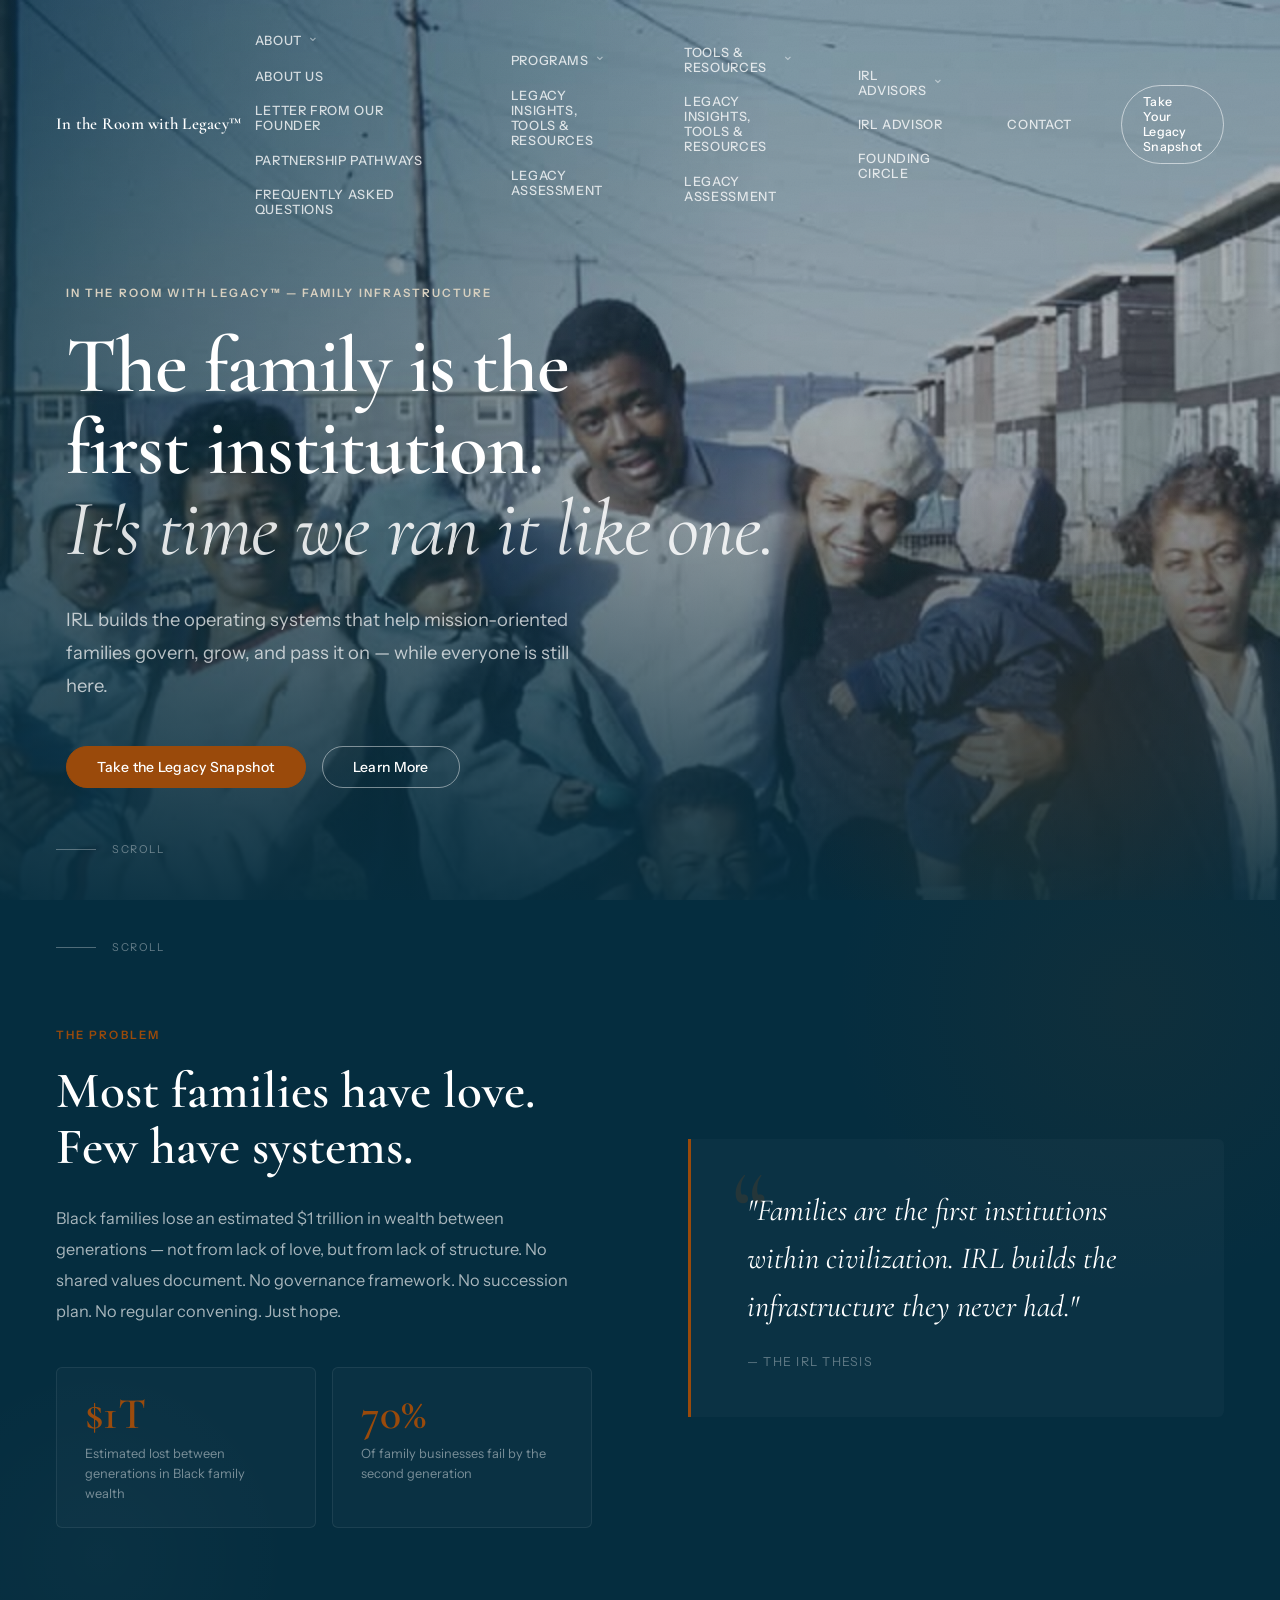
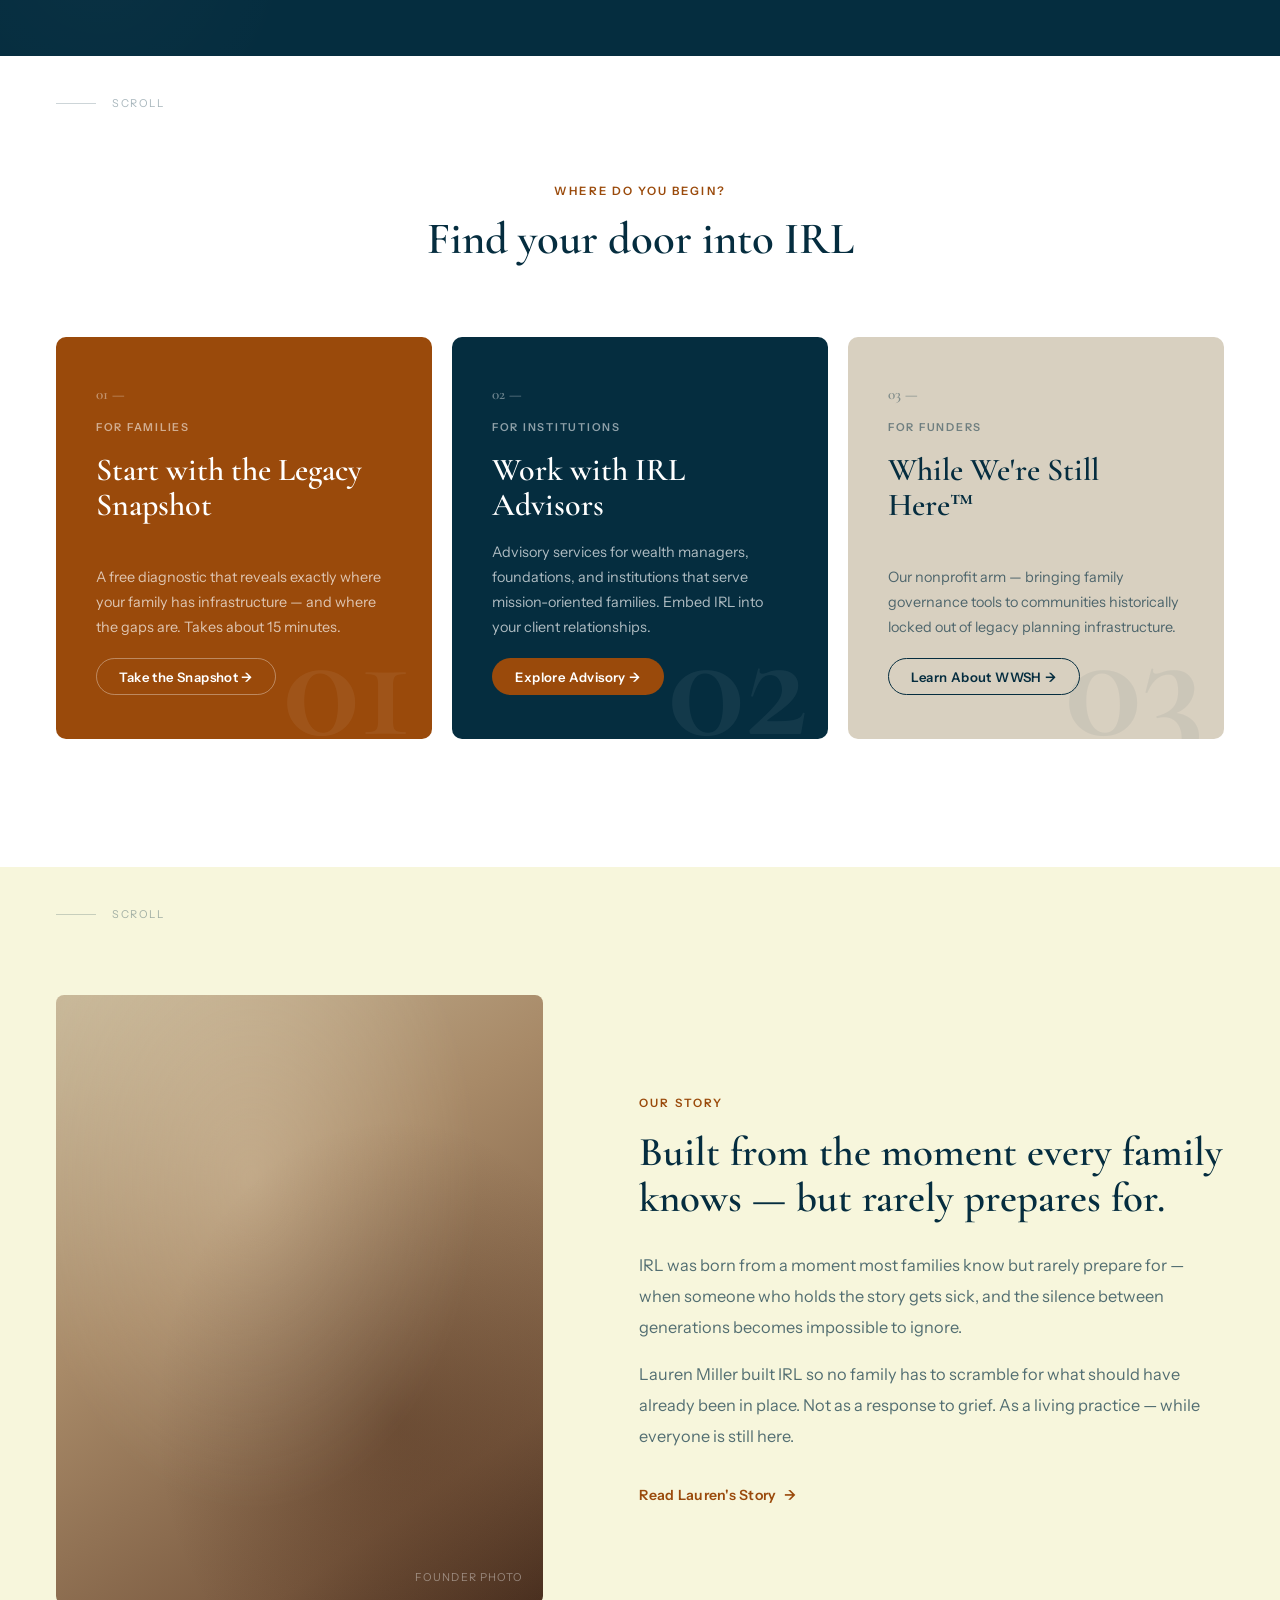
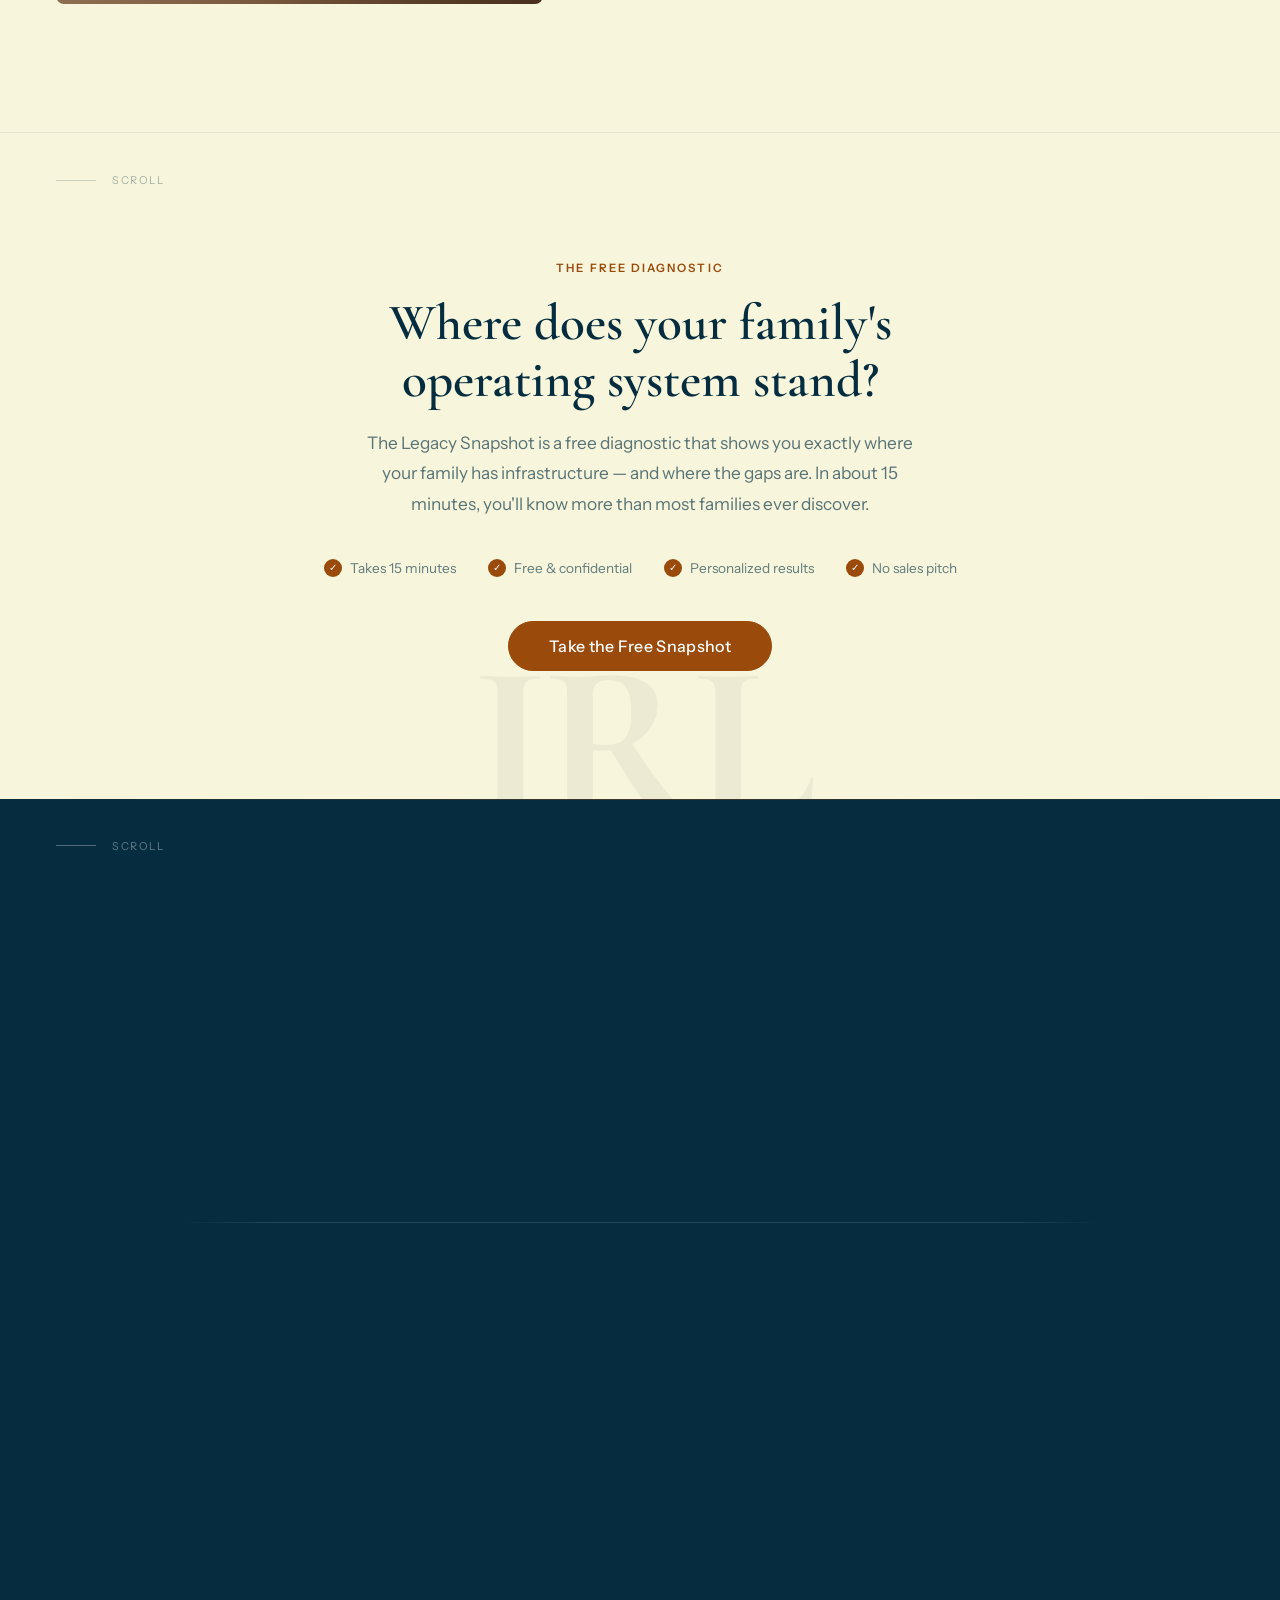
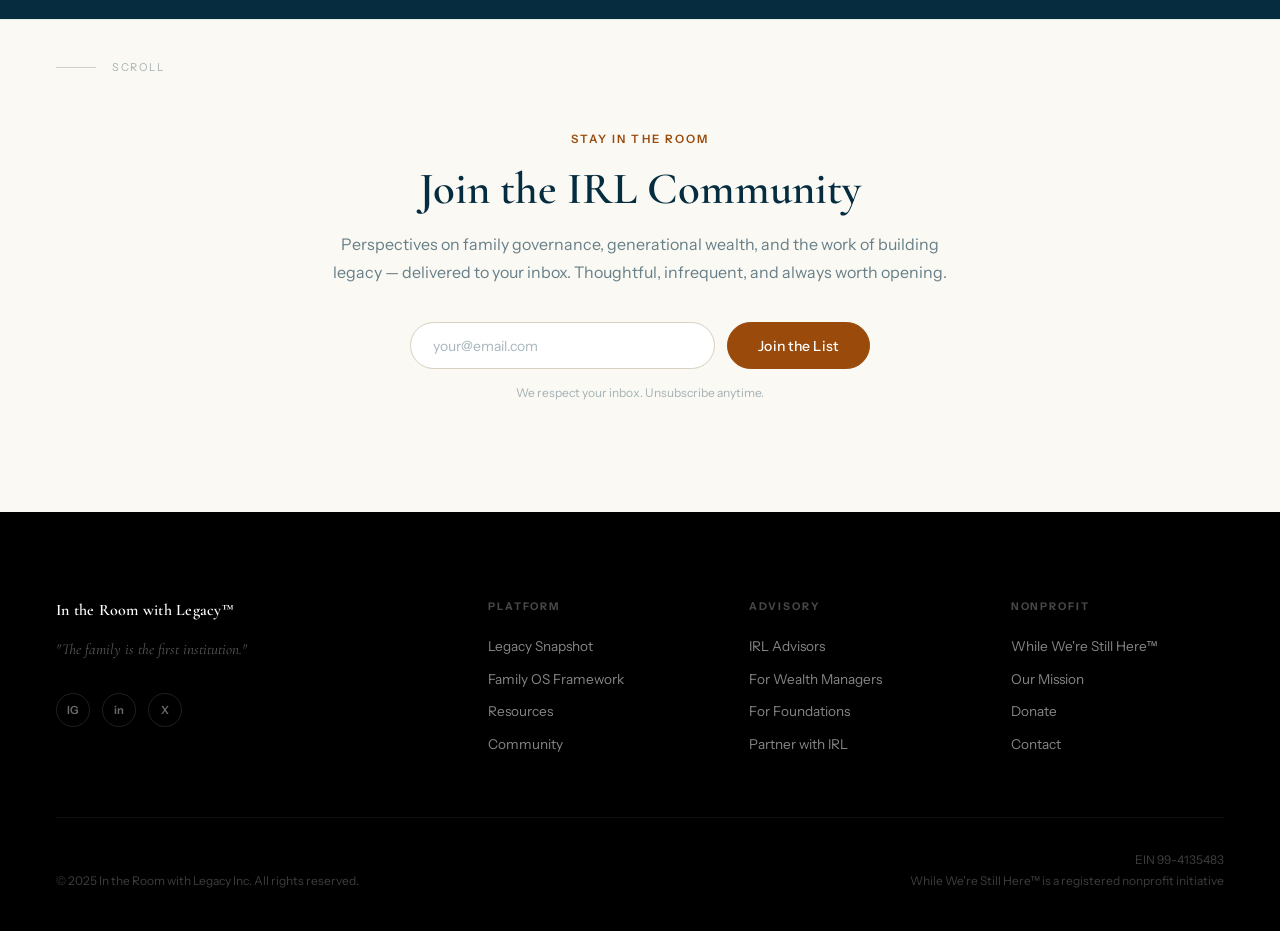
==== commit 501cf763: "Rebuild founder letter with full Lauren Rosa story" ====
--- a/index.html
+++ b/index.html
@@ -25,12 +25,55 @@
     </div>
 
     <ul class="nav-links" id="desktop-nav">
-      <li><a href="javascript:void(0)">About <span class="nav-arrow">&#8964;</span></a></li>
-      <li><a href="javascript:void(0)">Programs <span class="nav-arrow">&#8964;</span></a></li>
-      <li><a href="javascript:void(0)">Tools & Resources <span class="nav-arrow">&#8964;</span></a></li>
-      <li><a href="javascript:void(0)">IRL Advisors <span class="nav-arrow">&#8964;</span></a></li>
-      <li><a href="javascript:void(0)">Contact</a></li>
-      <li><a href="https://form.typeform.com/to/YOUR_LINK" target="_blank" rel="noopener" class="nav-cta-link">Take Your Legacy Snapshot</a></li>
+
+      <!-- About -->
+      <li class="nav-item has-dropdown">
+        <a href="javascript:void(0)" class="nav-item-trigger">About <span class="nav-arrow">&#8964;</span></a>
+        <div class="nav-dropdown">
+          <a href="about.html">About Us</a>
+          <a href="founder-letter.html">Letter from Our Founder</a>
+          <a href="partnership-pathways.html">Partnership Pathways</a>
+          <a href="faq.html">Frequently Asked Questions</a>
+        </div>
+      </li>
+
+      <!-- Programs -->
+      <li class="nav-item has-dropdown">
+        <a href="javascript:void(0)" class="nav-item-trigger">Programs <span class="nav-arrow">&#8964;</span></a>
+        <div class="nav-dropdown">
+          <a href="legacy-insights.html">Legacy Insights, Tools &amp; Resources</a>
+          <a href="legacy-assessment.html">Legacy Assessment</a>
+        </div>
+      </li>
+
+      <!-- Tools & Resources -->
+      <li class="nav-item has-dropdown">
+        <a href="javascript:void(0)" class="nav-item-trigger">Tools &amp; Resources <span class="nav-arrow">&#8964;</span></a>
+        <div class="nav-dropdown">
+          <a href="legacy-insights.html">Legacy Insights, Tools &amp; Resources</a>
+          <a href="legacy-assessment.html">Legacy Assessment</a>
+        </div>
+      </li>
+
+      <!-- IRL Advisors -->
+      <li class="nav-item has-dropdown">
+        <a href="javascript:void(0)" class="nav-item-trigger">IRL Advisors <span class="nav-arrow">&#8964;</span></a>
+        <div class="nav-dropdown">
+          <a href="irl-advisor.html">IRL Advisor</a>
+          <a href="founding-circle.html">Founding Circle</a>
+        </div>
+      </li>
+
+      <!-- Contact -->
+      <li class="nav-item">
+        <a href="contact.html">Contact</a>
+      </li>
+
+      <!-- CTA -->
+      <li class="nav-item">
+        <a href="https://form.typeform.com/to/YOUR_LINK" target="_blank" rel="noopener" class="nav-cta-link">Take Your Legacy Snapshot</a>
+      </li>
+
     </ul>
   </nav>
 
@@ -210,7 +253,7 @@
         <p class="origin-body reveal reveal-delay-3">
           Lauren Miller built IRL so no family has to scramble for what should have already been in place. Not as a response to grief. As a living practice — while everyone is still here.
         </p>
-        <a href="#" class="origin-link reveal reveal-delay-4">
+        <a href="founder-letter.html" class="origin-link reveal reveal-delay-4">
           Read Lauren's Story
         </a>
       </div>
@@ -383,6 +426,22 @@
 
   <!-- ─── JAVASCRIPT ────────────────────────────────────────── -->
   <script>
+    /* ── Nav Dropdowns ───────────────────────────────────────── */
+    document.querySelectorAll('.nav-item.has-dropdown').forEach(item => {
+      item.querySelector('.nav-item-trigger').addEventListener('click', (e) => {
+        e.stopPropagation();
+        const isOpen = item.classList.contains('open');
+        // Close all dropdowns first
+        document.querySelectorAll('.nav-item.has-dropdown').forEach(i => i.classList.remove('open'));
+        // Toggle clicked one
+        if (!isOpen) item.classList.add('open');
+      });
+    });
+    // Click anywhere outside to close all dropdowns
+    document.addEventListener('click', () => {
+      document.querySelectorAll('.nav-item.has-dropdown').forEach(i => i.classList.remove('open'));
+    });
+
     /* ── Sticky Nav ─────────────────────────────────────────── */
     const nav = document.getElementById('nav');
     window.addEventListener('scroll', () => {
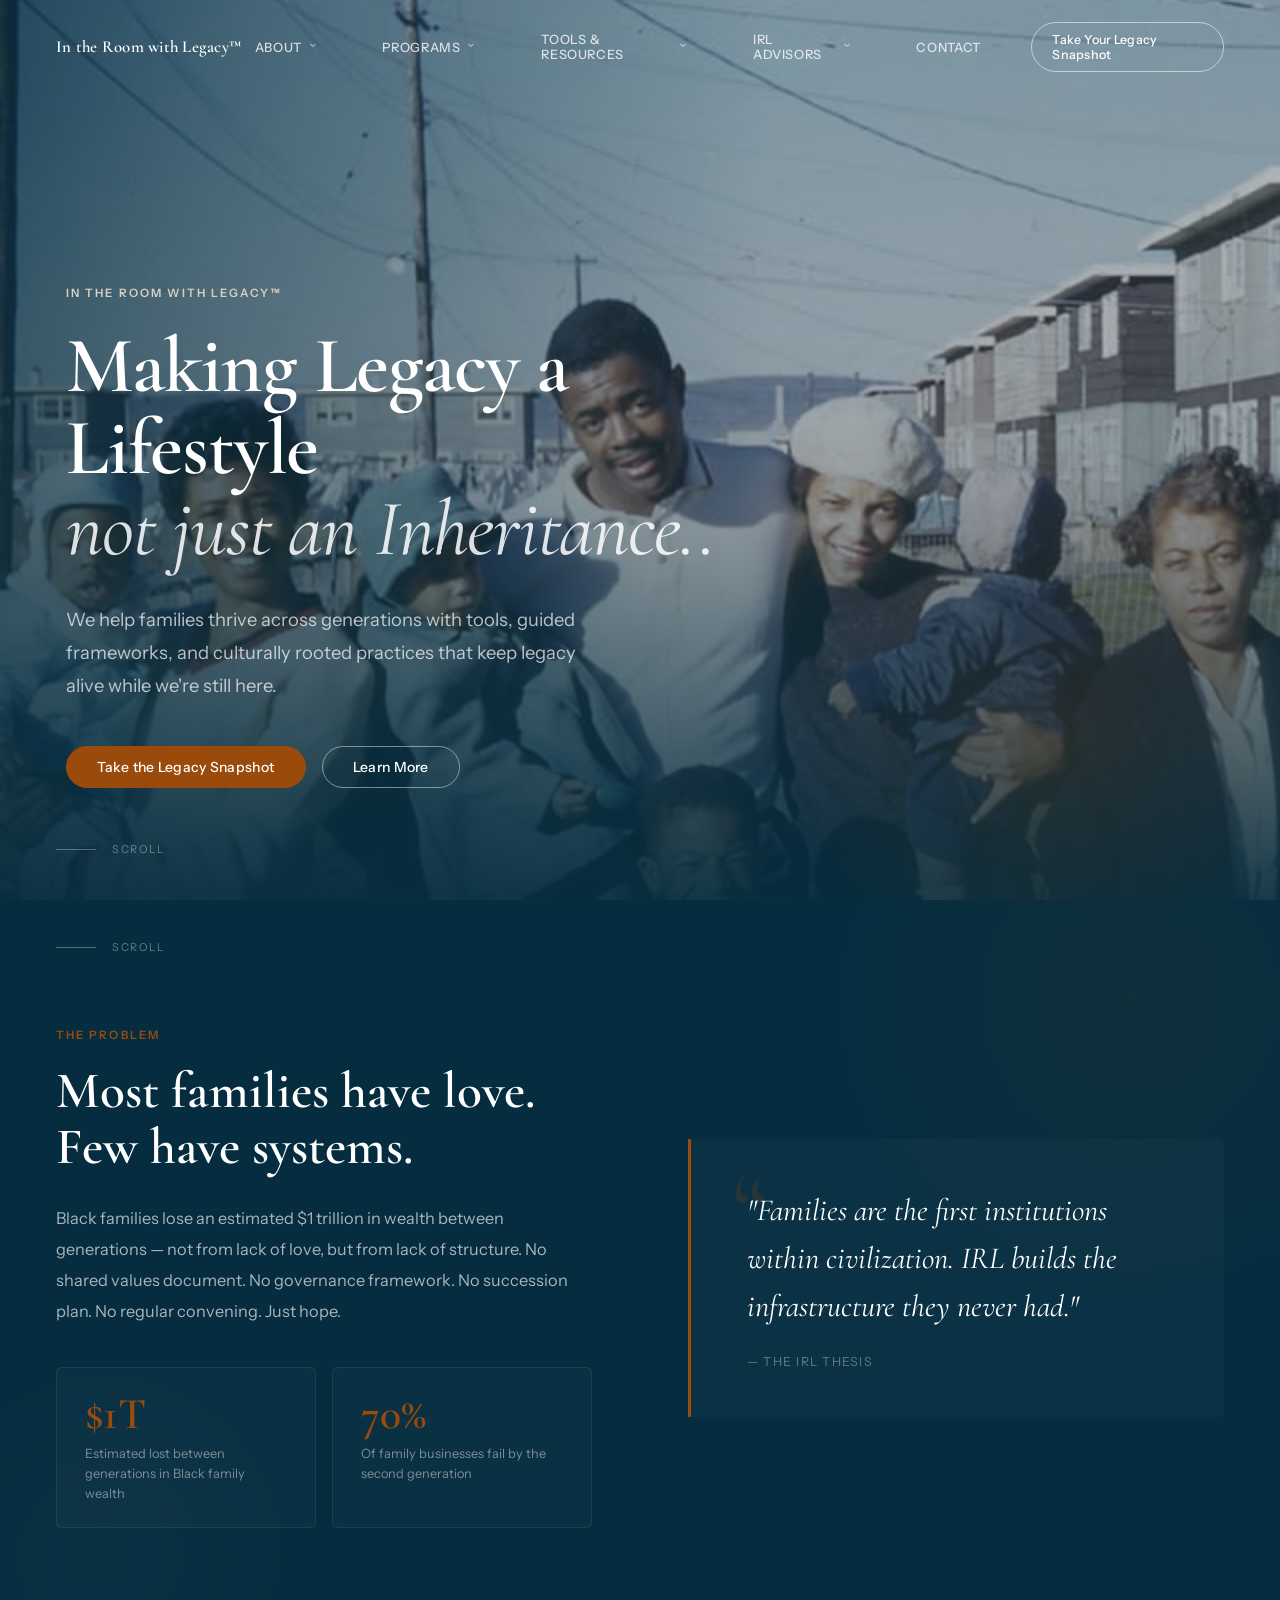
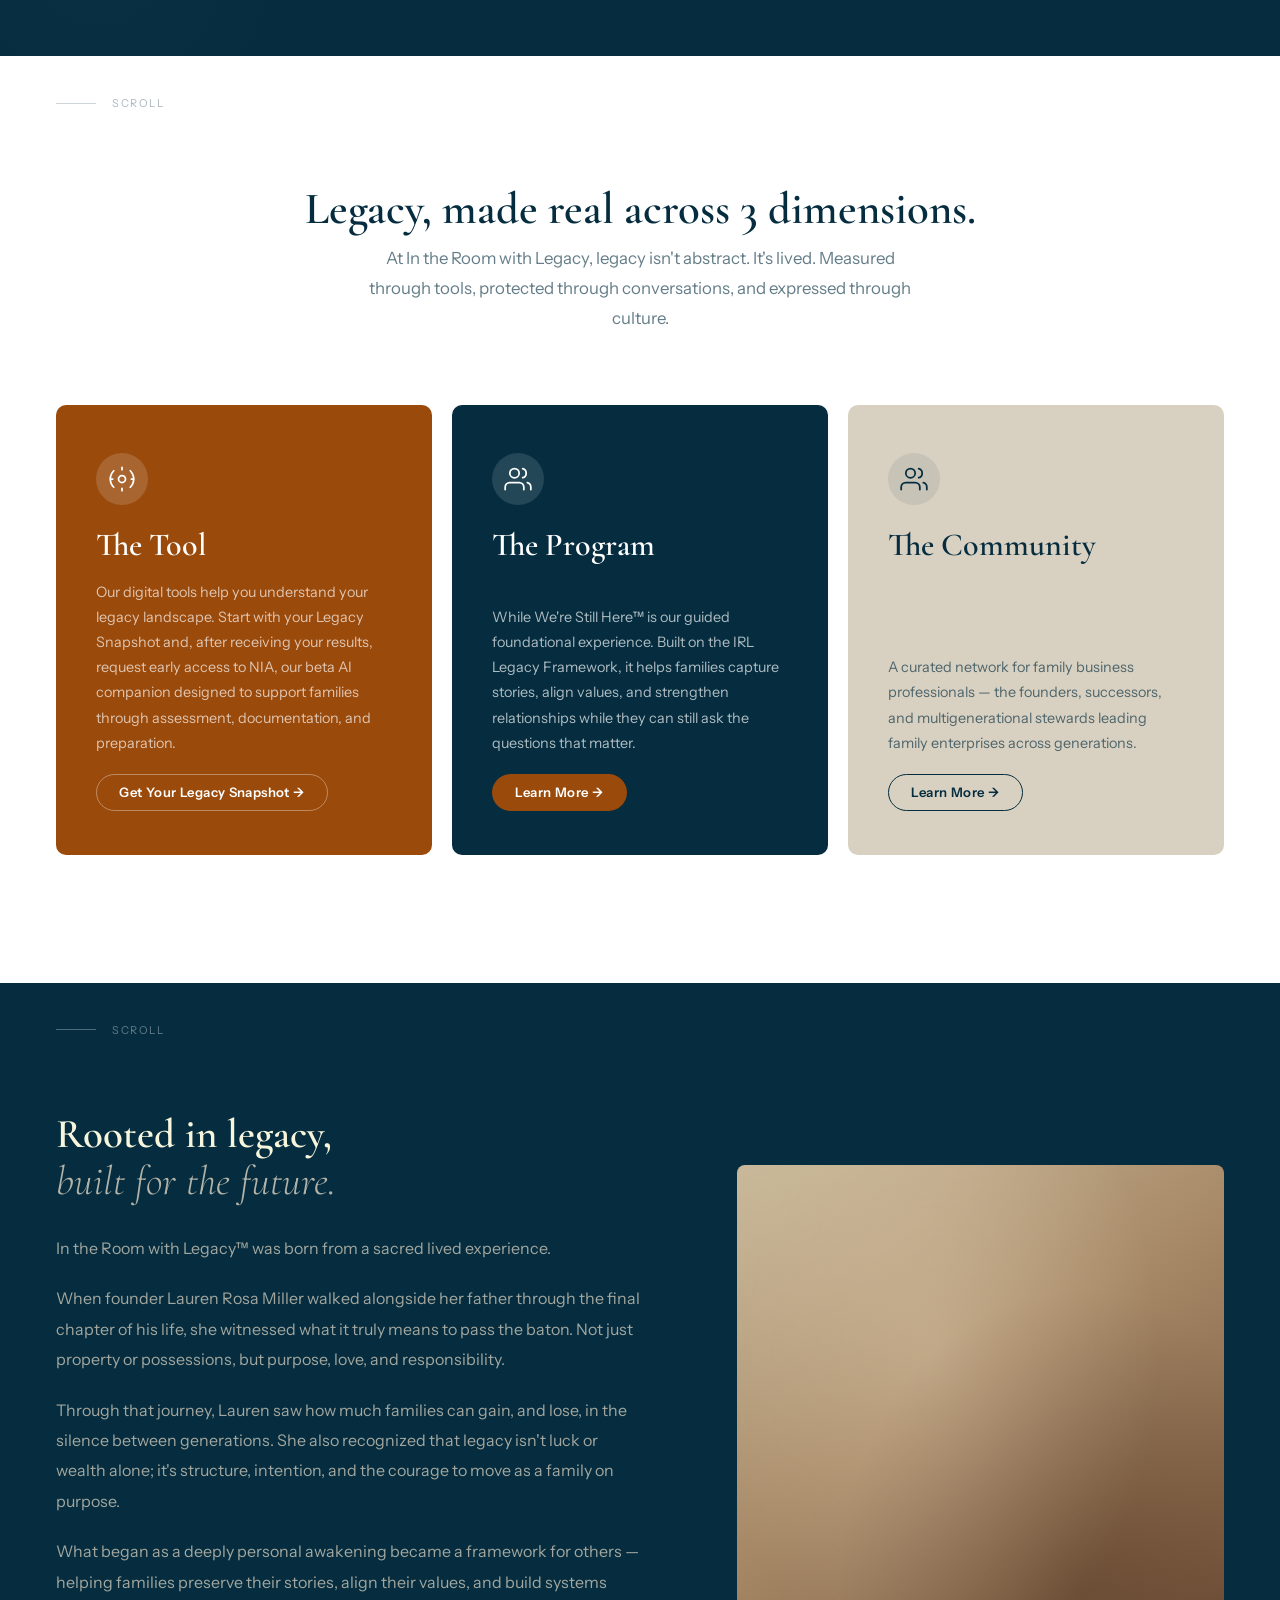
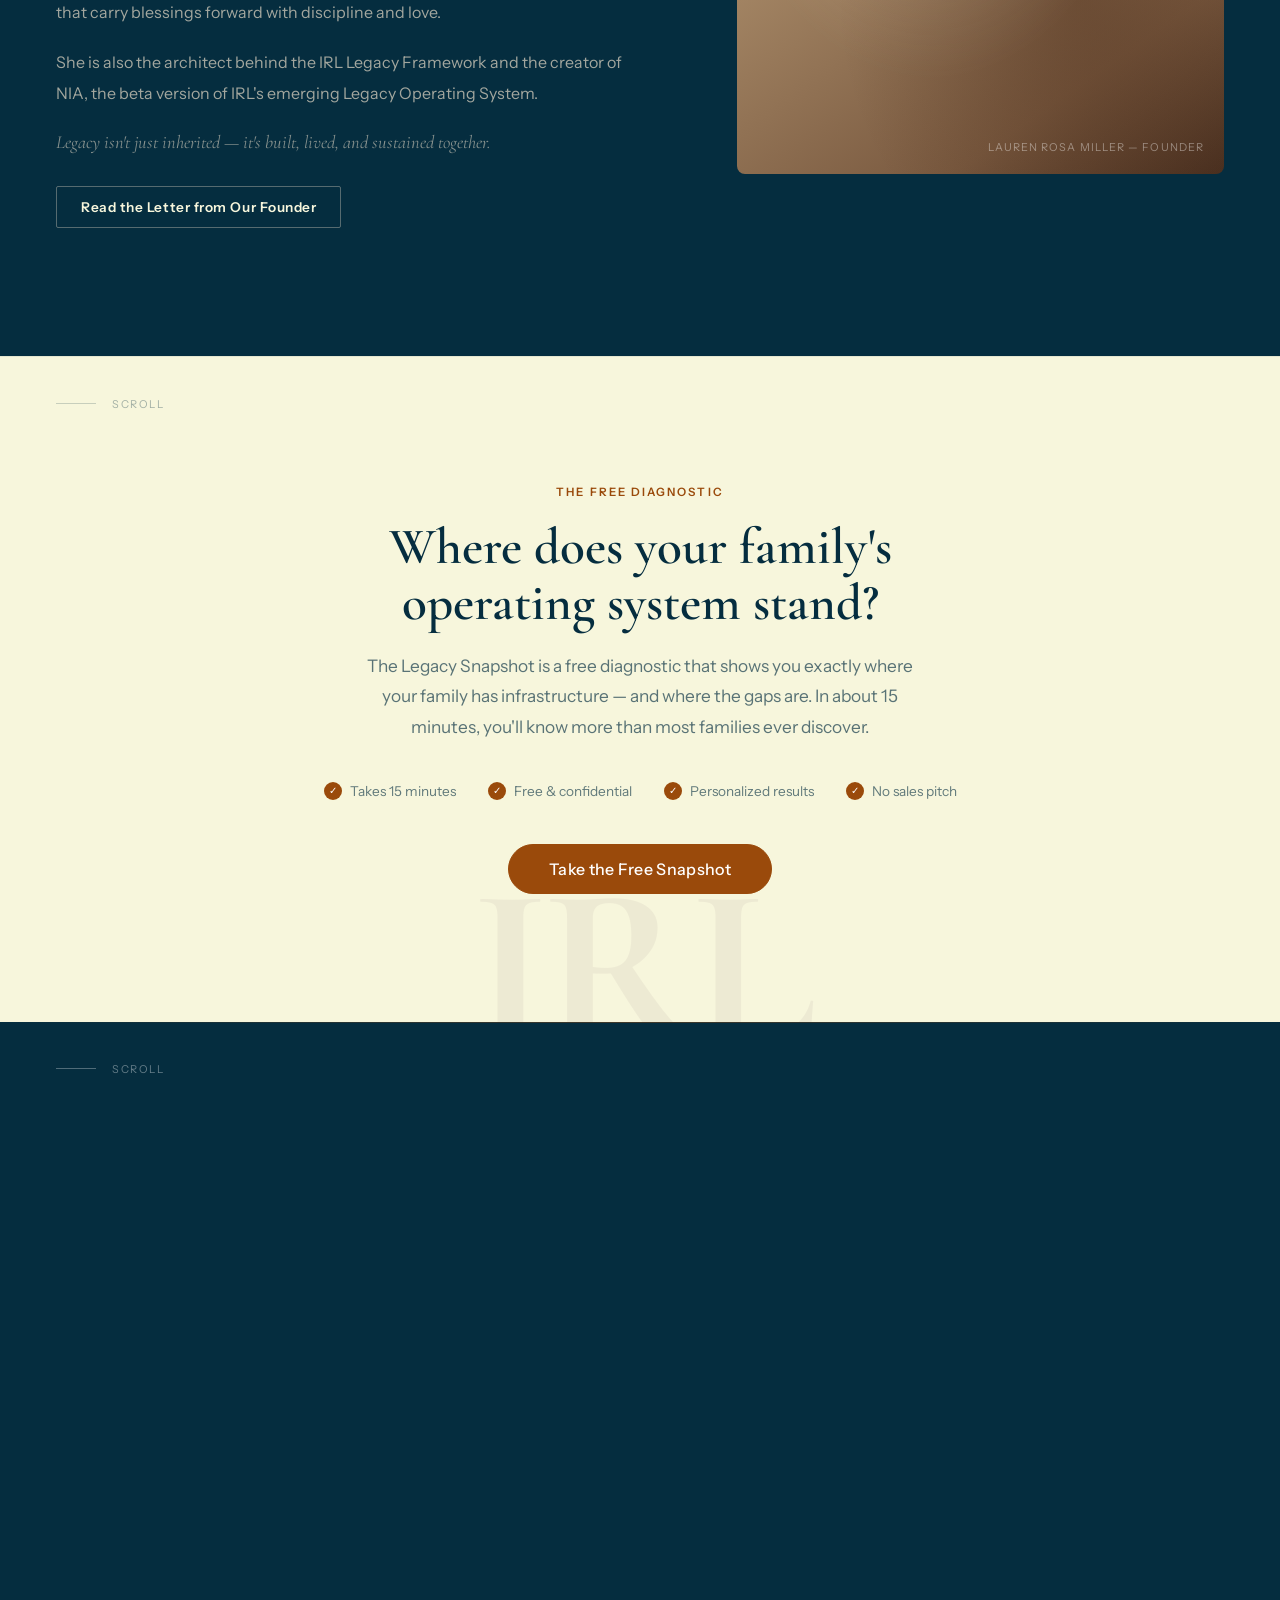
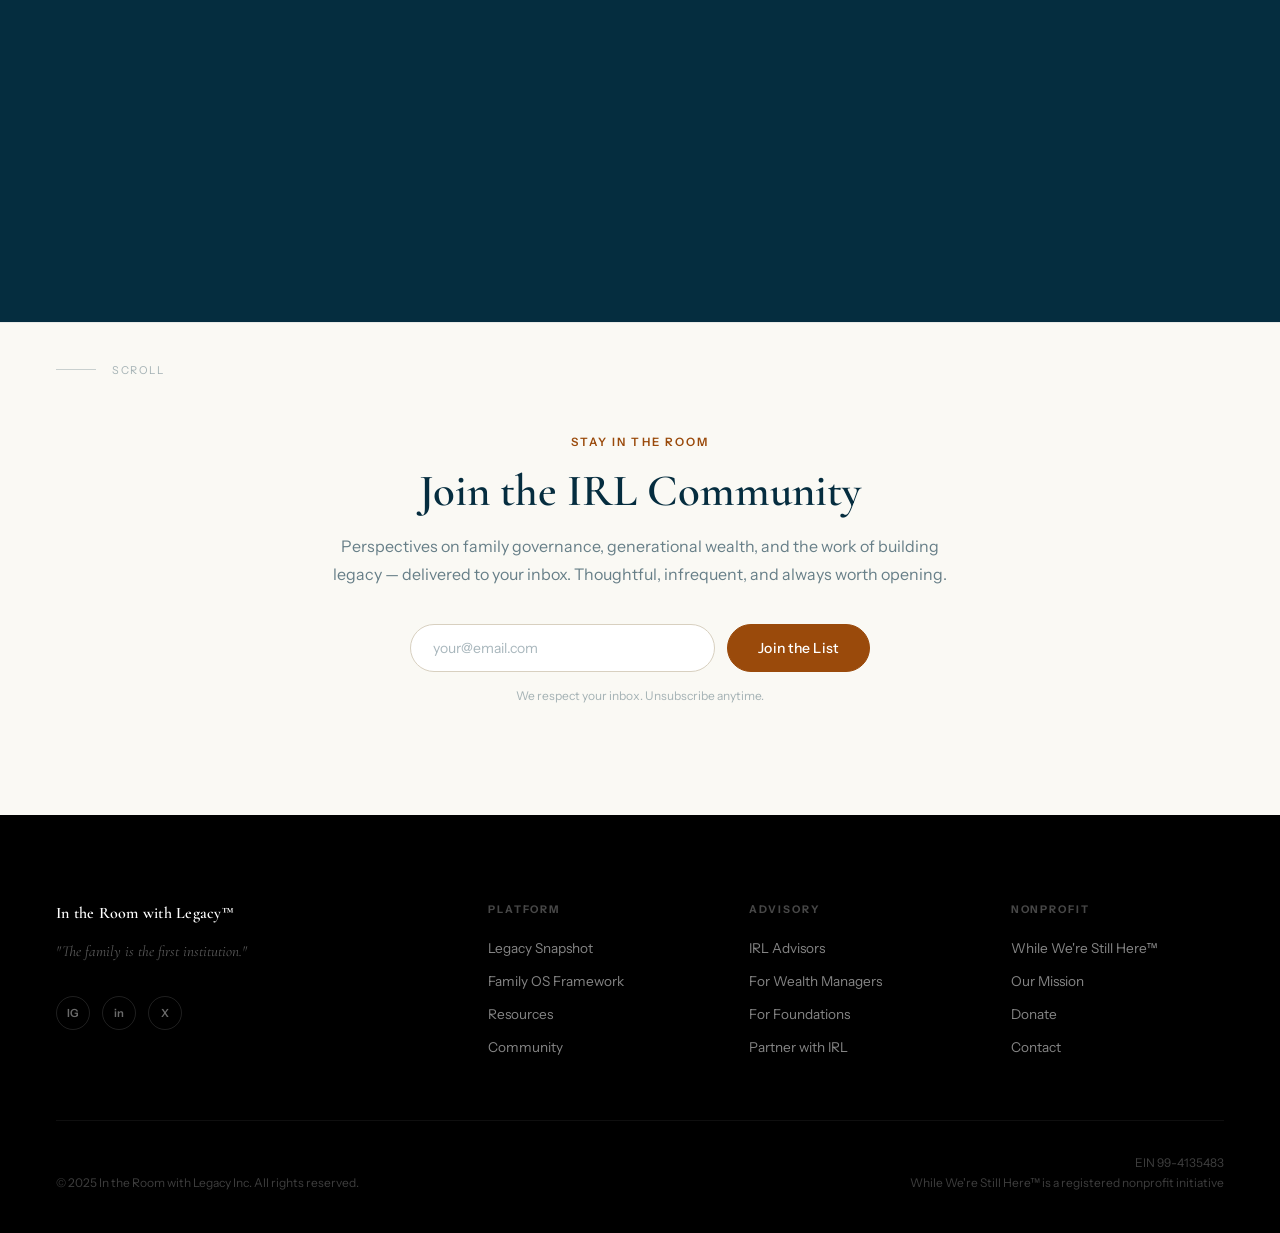
==== commit 84ca4f00: "Fix stagger animation timing and update section content" ====
--- a/index.html
+++ b/index.html
@@ -109,15 +109,15 @@
     <div class="hero-orb"></div>
 
     <div class="hero-content">
-      <p class="eyebrow hero-eyebrow">In the Room with Legacy™ — Family Infrastructure</p>
+      <p class="eyebrow hero-eyebrow">In the Room with Legacy™</p>
 
       <h1 class="hero-headline">
-        The family is the<br>first institution.<br>
-        <em>It's time we ran it like one.</em>
+        Making Legacy a<br>Lifestyle<br>
+        <em>not just an Inheritance..</em>
       </h1>
 
       <p class="hero-sub">
-        IRL builds the operating systems that help mission-oriented families govern, grow, and pass it on — while everyone is still here.
+        We help families thrive across generations with tools, guided frameworks, and culturally rooted practices that keep legacy alive while we're still here.
       </p>
 
       <div class="hero-ctas">
@@ -181,45 +181,59 @@
       <span>Scroll</span>
     </div>
     <div class="section-head reveal">
-      <p class="eyebrow">Where Do You Begin?</p>
-      <h2>Find your door into IRL</h2>
+      <h2>Legacy, made real across 3 dimensions.</h2>
+      <p class="doors-sub reveal reveal-delay-1">At In the Room with Legacy, legacy isn't abstract. It's lived. Measured through tools, protected through conversations, and expressed through culture.</p>
     </div>
 
     <div class="doors-grid">
 
-      <!-- Card 1: Families -->
+      <!-- Card 1: The Tool -->
       <div class="door-card card-clay reveal">
-        <span class="door-bg-num">01</span>
-        <span class="door-num">01 —</span>
-        <p class="door-eyebrow">For Families</p>
-        <h3>Start with the Legacy Snapshot</h3>
-        <p class="door-desc">A free diagnostic that reveals exactly where your family has infrastructure — and where the gaps are. Takes about 15 minutes.</p>
+        <div class="door-icon" aria-hidden="true">
+          <svg width="28" height="28" viewBox="0 0 24 24" fill="none" stroke="currentColor" stroke-width="1.5" stroke-linecap="round" stroke-linejoin="round">
+            <circle cx="12" cy="12" r="3"/>
+            <path d="M19.07 4.93a10 10 0 0 1 0 14.14M4.93 4.93a10 10 0 0 0 0 14.14"/>
+            <path d="M12 2v2M12 20v2M2 12h2M20 12h2"/>
+          </svg>
+        </div>
+        <h3>The Tool</h3>
+        <p class="door-desc">Our digital tools help you understand your legacy landscape. Start with your Legacy Snapshot and, after receiving your results, request early access to NIA, our beta AI companion designed to support families through assessment, documentation, and preparation.</p>
         <a href="https://form.typeform.com/to/YOUR_LINK" target="_blank" rel="noopener" class="door-link">
-          Take the Snapshot →
+          Get Your Legacy Snapshot →
         </a>
       </div>
 
-      <!-- Card 2: Institutions -->
-      <div class="door-card card-dusk reveal reveal-delay-1" id="advisors">
-        <span class="door-bg-num">02</span>
-        <span class="door-num">02 —</span>
-        <p class="door-eyebrow">For Institutions</p>
-        <h3>Work with IRL Advisors</h3>
-        <p class="door-desc">Advisory services for wealth managers, foundations, and institutions that serve mission-oriented families. Embed IRL into your client relationships.</p>
-        <a href="#advisors" class="door-link">
-          Explore Advisory →
+      <!-- Card 2: The Program -->
+      <div class="door-card card-dusk reveal reveal-delay-1">
+        <div class="door-icon" aria-hidden="true">
+          <svg width="28" height="28" viewBox="0 0 24 24" fill="none" stroke="currentColor" stroke-width="1.5" stroke-linecap="round" stroke-linejoin="round">
+            <path d="M17 21v-2a4 4 0 0 0-4-4H5a4 4 0 0 0-4 4v2"/>
+            <circle cx="9" cy="7" r="4"/>
+            <path d="M23 21v-2a4 4 0 0 0-3-3.87"/>
+            <path d="M16 3.13a4 4 0 0 1 0 7.75"/>
+          </svg>
+        </div>
+        <h3>The Program</h3>
+        <p class="door-desc">While We're Still Here™ is our guided foundational experience. Built on the IRL Legacy Framework, it helps families capture stories, align values, and strengthen relationships while they can still ask the questions that matter.</p>
+        <a href="#program" class="door-link">
+          Learn More →
         </a>
       </div>
 
-      <!-- Card 3: Funders -->
+      <!-- Card 3: The Community -->
       <div class="door-card card-stone reveal reveal-delay-2">
-        <span class="door-bg-num">03</span>
-        <span class="door-num">03 —</span>
-        <p class="door-eyebrow">For Funders</p>
-        <h3>While We're Still Here™</h3>
-        <p class="door-desc">Our nonprofit arm — bringing family governance tools to communities historically locked out of legacy planning infrastructure.</p>
-        <a href="#program" class="door-link">
-          Learn About WWSH →
+        <div class="door-icon" aria-hidden="true">
+          <svg width="28" height="28" viewBox="0 0 24 24" fill="none" stroke="currentColor" stroke-width="1.5" stroke-linecap="round" stroke-linejoin="round">
+            <path d="M17 21v-2a4 4 0 0 0-4-4H5a4 4 0 0 0-4 4v2"/>
+            <circle cx="9" cy="7" r="4"/>
+            <path d="M23 21v-2a4 4 0 0 0-3-3.87"/>
+            <path d="M16 3.13a4 4 0 0 1 0 7.75"/>
+          </svg>
+        </div>
+        <h3>The Community</h3>
+        <p class="door-desc">A curated network for family business professionals — the founders, successors, and multigenerational stewards leading family enterprises across generations.</p>
+        <a href="founding-circle.html" class="door-link">
+          Learn More →
         </a>
       </div>
 
@@ -229,33 +243,44 @@
 
   <!-- ─── ORIGIN STORY ──────────────────────────────────────── -->
   <section id="origin">
-    <div class="scroll-indicator scroll-indicator--dark" aria-hidden="true">
+    <div class="scroll-indicator" aria-hidden="true">
       <div class="scroll-indicator-line"></div>
       <span>Scroll</span>
     </div>
     <div class="origin-inner">
 
-      <div class="origin-photo-wrap reveal">
-        <div class="origin-photo">
-          <!-- Replace this div with: <img src="lauren-photo.jpg" alt="Lauren Miller"> -->
-          <span class="origin-photo-label">Founder photo</span>
-        </div>
-      </div>
-
       <div class="origin-text">
-        <p class="eyebrow reveal">Our Story</p>
-        <h2 class="reveal reveal-delay-1">
-          Built from the moment every family knows — but rarely prepares for.
+        <h2 class="reveal">
+          Rooted in legacy,<br><em>built for the future.</em>
         </h2>
+        <p class="origin-body reveal reveal-delay-1">
+          In the Room with Legacy™ was born from a sacred lived experience.
+        </p>
         <p class="origin-body reveal reveal-delay-2">
-          IRL was born from a moment most families know but rarely prepare for — when someone who holds the story gets sick, and the silence between generations becomes impossible to ignore.
+          When founder Lauren Rosa Miller walked alongside her father through the final chapter of his life, she witnessed what it truly means to pass the baton. Not just property or possessions, but purpose, love, and responsibility.
+        </p>
+        <p class="origin-body reveal reveal-delay-2">
+          Through that journey, Lauren saw how much families can gain, and lose, in the silence between generations. She also recognized that legacy isn't luck or wealth alone; it's structure, intention, and the courage to move as a family on purpose.
         </p>
         <p class="origin-body reveal reveal-delay-3">
-          Lauren Miller built IRL so no family has to scramble for what should have already been in place. Not as a response to grief. As a living practice — while everyone is still here.
+          What began as a deeply personal awakening became a framework for others — helping families preserve their stories, align their values, and build systems that carry blessings forward with discipline and love.
+        </p>
+        <p class="origin-body reveal reveal-delay-3">
+          She is also the architect behind the IRL Legacy Framework and the creator of NIA, the beta version of IRL's emerging Legacy Operating System.
+        </p>
+        <p class="origin-tagline reveal reveal-delay-4">
+          Legacy isn't just inherited — it's built, lived, and sustained together.
         </p>
         <a href="founder-letter.html" class="origin-link reveal reveal-delay-4">
-          Read Lauren's Story
+          Read the Letter from Our Founder
         </a>
+      </div>
+
+      <div class="origin-photo-wrap reveal reveal-delay-1">
+        <div class="origin-photo">
+          <!-- Replace with: <img src="pictures/lauren-founder.jpg" alt="Lauren Rosa Miller, Founder"> -->
+          <span class="origin-photo-label">Lauren Rosa Miller — Founder</span>
+        </div>
       </div>
 
     </div>
@@ -295,7 +320,7 @@
   </section>
 
 
-  <!-- ─── PROGRAM PREVIEW — While We're Still Here™ ─────────── -->
+  <!-- ─── WHO THIS IS FOR ──────────────────────────────────── -->
   <section id="program">
     <div class="scroll-indicator" aria-hidden="true">
       <div class="scroll-indicator-line"></div>
@@ -304,43 +329,82 @@
     <div class="program-inner">
 
       <div class="program-head prog-animate" data-delay="0">
-        <p class="eyebrow">While We're Still Here™</p>
-        <h2>Five phases. One living legacy.</h2>
+        <h2>Who This is For</h2>
       </div>
       <p class="program-desc prog-animate" data-delay="100">
-        A structured journey from family conversation to family infrastructure. Each phase builds the next — together, they form your family's operating system.
+        Whether you're a founder building something sacred, an inheritor navigating stewardship, a family creating alignment, cousins building collective value — or you're simply being called back to roots — IRL is for you.
       </p>
 
-      <div class="phases-track">
-        <div class="phase prog-animate" data-delay="150">
-          <div class="phase-marker"><span class="phase-roman">I</span></div>
-          <div class="phase-name">Gather</div>
-          <div class="phase-desc">Bring the family into the room — physically or virtually. Set the table for honest conversation.</div>
-        </div>
-        <div class="phase prog-animate" data-delay="250">
-          <div class="phase-marker"><span class="phase-roman">II</span></div>
-          <div class="phase-name">Share</div>
-          <div class="phase-desc">Surface the stories, values, and wisdom that live in people — not documents.</div>
-        </div>
-        <div class="phase prog-animate" data-delay="350">
-          <div class="phase-marker"><span class="phase-roman">III</span></div>
-          <div class="phase-name">Align</div>
-          <div class="phase-desc">Build shared agreements: values, vision, governance, and decision-making norms.</div>
-        </div>
-        <div class="phase prog-animate" data-delay="450">
-          <div class="phase-marker"><span class="phase-roman">IV</span></div>
-          <div class="phase-name">Preserve</div>
-          <div class="phase-desc">Document what matters. Create the artifacts and archives your family deserves.</div>
-        </div>
-        <div class="phase prog-animate" data-delay="550">
-          <div class="phase-marker"><span class="phase-roman">V</span></div>
-          <div class="phase-name">Integrate</div>
-          <div class="phase-desc">Make legacy a living practice — recurring rituals, roles, and review cycles.</div>
-        </div>
-      </div>
-
-      <div class="program-footer prog-animate" data-delay="650">
-        <a href="#" class="btn btn-ghost-light">Learn About the Program →</a>
+      <div class="who-grid">
+
+        <div class="who-card prog-animate" data-delay="150">
+          <div class="who-icon">
+            <svg width="22" height="22" viewBox="0 0 24 24" fill="none" stroke="currentColor" stroke-width="1.5" stroke-linecap="round" stroke-linejoin="round">
+              <rect x="5" y="2" width="14" height="20" rx="2"/><line x1="9" y1="7" x2="15" y2="7"/><line x1="9" y1="11" x2="15" y2="11"/><line x1="9" y1="15" x2="12" y2="15"/>
+            </svg>
+          </div>
+          <h3>Founders</h3>
+          <p>First-generation wealth and legacy builders creating a foundation.</p>
+        </div>
+
+        <div class="who-card prog-animate" data-delay="220">
+          <div class="who-icon">
+            <svg width="22" height="22" viewBox="0 0 24 24" fill="none" stroke="currentColor" stroke-width="1.5" stroke-linecap="round" stroke-linejoin="round">
+              <path d="M12 2l2.4 4.8L20 8l-4 3.9 1 5.6L12 15l-5 2.5 1-5.6L4 8l5.6-.2z"/>
+            </svg>
+          </div>
+          <h3>Inheritors &amp; Heirs</h3>
+          <p>Those preparing to receive or steward family assets and traditions.</p>
+        </div>
+
+        <div class="who-card prog-animate" data-delay="290">
+          <div class="who-icon">
+            <svg width="22" height="22" viewBox="0 0 24 24" fill="none" stroke="currentColor" stroke-width="1.5" stroke-linecap="round" stroke-linejoin="round">
+              <path d="M17 21v-2a4 4 0 0 0-4-4H5a4 4 0 0 0-4 4v2"/><circle cx="9" cy="7" r="4"/>
+              <path d="M23 21v-2a4 4 0 0 0-3-3.87"/><path d="M16 3.13a4 4 0 0 1 0 7.75"/>
+            </svg>
+          </div>
+          <h3>Families Building Together</h3>
+          <p>Multi-generational families creating shared legacy.</p>
+        </div>
+
+        <div class="who-card prog-animate" data-delay="360">
+          <div class="who-icon">
+            <svg width="22" height="22" viewBox="0 0 24 24" fill="none" stroke="currentColor" stroke-width="1.5" stroke-linecap="round" stroke-linejoin="round">
+              <path d="M20.84 4.61a5.5 5.5 0 0 0-7.78 0L12 5.67l-1.06-1.06a5.5 5.5 0 0 0-7.78 7.78l1.06 1.06L12 21.23l7.78-7.78 1.06-1.06a5.5 5.5 0 0 0 0-7.78z"/>
+            </svg>
+          </div>
+          <h3>Collective Builders</h3>
+          <p>Chosen family and kin creating community-based legacy.</p>
+        </div>
+
+        <div class="who-card prog-animate" data-delay="430">
+          <div class="who-icon">
+            <svg width="22" height="22" viewBox="0 0 24 24" fill="none" stroke="currentColor" stroke-width="1.5" stroke-linecap="round" stroke-linejoin="round">
+              <path d="M2 3h6a4 4 0 0 1 4 4v14a3 3 0 0 0-3-3H2z"/><path d="M22 3h-6a4 4 0 0 0-4 4v14a3 3 0 0 1 3-3h7z"/>
+            </svg>
+          </div>
+          <h3>Curious Seekers</h3>
+          <p>Individuals exploring family history and legacy concepts.</p>
+        </div>
+
+        <div class="who-card prog-animate" data-delay="500">
+          <div class="who-icon">
+            <svg width="22" height="22" viewBox="0 0 24 24" fill="none" stroke="currentColor" stroke-width="1.5" stroke-linecap="round" stroke-linejoin="round">
+              <rect x="2" y="7" width="20" height="14" rx="2"/><path d="M16 7V5a2 2 0 0 0-2-2h-4a2 2 0 0 0-2 2v2"/>
+              <line x1="12" y1="12" x2="12" y2="16"/><line x1="10" y1="14" x2="14" y2="14"/>
+            </svg>
+          </div>
+          <h3>Partners &amp; Institutions</h3>
+          <p>Funders, advisors, and aligned organizations.</p>
+        </div>
+
+      </div>
+
+      <div class="program-footer prog-animate" data-delay="580">
+        <a href="https://form.typeform.com/to/YOUR_LINK" target="_blank" rel="noopener" class="btn btn-clay">
+          Get Started with your Snapshot
+        </a>
       </div>
 
     </div>
@@ -505,12 +569,12 @@
 
     function triggerProgramAnim() {
       programSection.classList.remove('in-view');
-      // Force reflow so removing the class takes effect before re-adding
-      void programSection.offsetWidth;
+      void programSection.offsetWidth; // force reflow — clears current state
+      // Set all delays synchronously BEFORE adding in-view so stagger works
       programAnimEls.forEach(el => {
-        const delay = parseInt(el.dataset.delay) || 0;
-        setTimeout(() => { el.style.transitionDelay = delay + 'ms'; }, 0);
+        el.style.transitionDelay = (parseInt(el.dataset.delay) || 0) + 'ms';
       });
+      void programSection.offsetWidth; // second reflow — locks in the delays
       programSection.classList.add('in-view');
     }
 
--- a/styles.css
+++ b/styles.css
@@ -238,6 +238,71 @@
   box-shadow: 0 0 18px rgba(201,168,76,0.45);
 }
 
+/* Dropdown menus */
+.nav-item { position: relative; }
+
+.nav-dropdown {
+  display: none;
+  position: absolute;
+  top: calc(100% + 0.75rem);
+  left: 50%;
+  transform: translateX(-50%);
+  background: var(--dusk);
+  border: 1px solid rgba(255,255,255,0.08);
+  border-radius: 8px;
+  padding: 0.6rem 0;
+  min-width: 220px;
+  box-shadow: 0 16px 48px rgba(0,0,0,0.35);
+  z-index: 300;
+  opacity: 0;
+  transform: translateX(-50%) translateY(-6px);
+  transition: opacity 0.2s ease, transform 0.2s ease;
+  pointer-events: none;
+}
+
+/* Small arrow pointer at the top of dropdown */
+.nav-dropdown::before {
+  content: '';
+  position: absolute;
+  top: -6px;
+  left: 50%;
+  transform: translateX(-50%);
+  width: 10px;
+  height: 10px;
+  background: var(--dusk);
+  border-left: 1px solid rgba(255,255,255,0.08);
+  border-top: 1px solid rgba(255,255,255,0.08);
+  rotate: 45deg;
+}
+
+.nav-item.open .nav-dropdown {
+  display: block;
+  opacity: 1;
+  transform: translateX(-50%) translateY(0);
+  pointer-events: all;
+}
+
+.nav-dropdown a {
+  display: block;
+  padding: 0.65rem 1.35rem;
+  font-size: 0.82rem !important;
+  color: rgba(255,255,255,0.72) !important;
+  text-decoration: none;
+  letter-spacing: 0.02em !important;
+  text-transform: none !important;
+  font-weight: 400 !important;
+  transition: background 0.15s, color 0.15s, padding-left 0.15s;
+  border-radius: 0;
+}
+.nav-dropdown a:hover {
+  background: rgba(255,255,255,0.05);
+  color: var(--white) !important;
+  padding-left: 1.65rem;
+}
+
+/* Rotate arrow when dropdown is open */
+.nav-item.open .nav-arrow { transform: translateY(-5px) rotate(180deg); }
+
 /* Hamburger — hidden on desktop, shown on mobile */
 .hamburger {
   display: none;
@@ -642,7 +707,7 @@
 /* Centered section heading */
 .section-head {
   text-align: center;
-  max-width: 560px;
+  max-width: 680px;
   margin: 0 auto 4.5rem;
 }
 .section-head .eyebrow { color: var(--clay); margin-bottom: 1rem; }
@@ -744,6 +809,31 @@
 .card-dusk .door-link:hover   { background: var(--clay-mid); }
 .card-stone .door-link        { color: var(--dusk); border-color: var(--dusk); }
 .card-stone .door-link:hover  { background: var(--dusk); color: var(--white); }
+
+/* Section subtitle under doors heading */
+.doors-sub {
+  font-size: 1.05rem;
+  color: rgba(5,45,63,0.62);
+  max-width: 560px;
+  line-height: 1.8;
+  margin: 0.5rem auto 0;
+  text-align: center;
+}
+
+/* Icon circle on door cards */
+.door-icon {
+  width: 52px;
+  height: 52px;
+  border-radius: 50%;
+  display: flex;
+  align-items: center;
+  justify-content: center;
+  margin-bottom: 0.25rem;
+  flex-shrink: 0;
+}
+.card-clay .door-icon  { background: rgba(255,255,255,0.15); color: var(--white); }
+.card-dusk .door-icon  { background: rgba(255,255,255,0.12); color: var(--white); }
+.card-stone .door-icon { background: rgba(5,45,63,0.08);     color: var(--dusk); }
 
 /* Giant watermark numeral on each card */
 .door-bg-num {
@@ -767,14 +857,14 @@
 ───────────────────────────────────────────────────────── */
 #origin {
   padding: var(--section-pad);
-  background: var(--parchment);
+  background: var(--dusk);
 }
 
 .origin-inner {
   max-width: var(--max-width);
   margin: 0 auto;
   display: grid;
-  grid-template-columns: 5fr 6fr;
+  grid-template-columns: 6fr 5fr;
   gap: 6rem;
   align-items: center;
 }
@@ -808,12 +898,12 @@
   font-family: 'Instrument Sans', sans-serif;
 }
 
-/* Decorative Clay border offset behind the photo */
+/* Decorative border offset behind the photo */
 .origin-photo-wrap::after {
   content: '';
   position: absolute;
   inset: 1.5rem -1.5rem -1.5rem 1.5rem;
-  border: 1.5px solid rgba(154,74,11,0.2);
+  border: 1.5px solid rgba(237,224,204,0.15);
   border-radius: 8px;
   z-index: -1;
 }
@@ -822,31 +912,50 @@
 .origin-text h2 {
   font-size: clamp(2rem, 3.2vw, 2.9rem);
   font-weight: 600;
-  color: var(--dusk);
-  line-height: 1.12;
+  color: var(--parchment);
+  line-height: 1.15;
   margin-bottom: 1.75rem;
 }
+.origin-text h2 em {
+  font-style: italic;
+  font-weight: 300;
+  color: rgba(237,224,204,0.75);
+}
 .origin-body {
-  font-size: 1.02rem;
-  color: rgba(5,45,63,0.68);
+  font-size: 1rem;
+  color: rgba(237,224,204,0.68);
   line-height: 1.9;
-  margin-bottom: 2rem;
-}
-.origin-body + .origin-body { margin-top: -1rem; }
+  margin-bottom: 1.25rem;
+}
+.origin-body + .origin-body { margin-top: 0; }
+
+.origin-tagline {
+  font-family: 'Cormorant Garamond', serif;
+  font-size: 1.15rem;
+  font-style: italic;
+  color: rgba(237,224,204,0.55);
+  line-height: 1.6;
+  margin: 1rem 0 1.75rem;
+}
 
 .origin-link {
   display: inline-flex;
   align-items: center;
   gap: 0.45rem;
-  font-size: 0.88rem;
-  font-weight: 600;
-  color: var(--clay);
+  font-size: 0.85rem;
+  font-weight: 600;
+  color: var(--parchment);
   text-decoration: none;
-  letter-spacing: 0.02em;
-  transition: gap 0.22s;
-}
-.origin-link::after { content: '→'; }
-.origin-link:hover  { gap: 0.7rem; }
+  letter-spacing: 0.04em;
+  border: 1.5px solid rgba(237,224,204,0.35);
+  padding: 0.75rem 1.5rem;
+  border-radius: 2px;
+  transition: background 0.22s, border-color 0.22s;
+}
+.origin-link:hover {
+  background: rgba(237,224,204,0.1);
+  border-color: rgba(237,224,204,0.65);
+}
 
 
 /* ─────────────────────────────────────────────────────────
@@ -976,6 +1085,56 @@
   line-height: 1.8;
 }
 
+/* Who This is For — 6-card grid */
+.who-grid {
+  display: grid;
+  grid-template-columns: repeat(6, 1fr);
+  gap: 1.25rem;
+  width: 100%;
+}
+@media (max-width: 1100px) { .who-grid { grid-template-columns: repeat(3, 1fr); } }
+@media (max-width: 640px)  { .who-grid { grid-template-columns: repeat(2, 1fr); } }
+
+.who-card {
+  background: rgba(255,255,255,0.06);
+  border: 1px solid rgba(255,255,255,0.1);
+  border-radius: 8px;
+  padding: 1.75rem 1.5rem;
+  display: flex;
+  flex-direction: column;
+  gap: 0.75rem;
+  transition: background 0.2s, border-color 0.2s;
+}
+.who-card:hover {
+  background: rgba(255,255,255,0.1);
+  border-color: rgba(255,255,255,0.22);
+}
+.who-icon {
+  width: 42px;
+  height: 42px;
+  border-radius: 50%;
+  background: rgba(255,255,255,0.1);
+  display: flex;
+  align-items: center;
+  justify-content: center;
+  color: var(--clay);
+  flex-shrink: 0;
+}
+.who-card h3 {
+  font-family: 'Cormorant Garamond', serif;
+  font-size: 1.15rem;
+  font-weight: 600;
+  color: var(--parchment);
+  line-height: 1.25;
+  margin: 0;
+}
+.who-card p {
+  font-size: 0.88rem;
+  line-height: 1.7;
+  color: rgba(237,224,204,0.6);
+  margin: 0;
+}
+
 /* Five-phase horizontal timeline */
 .phases-track {
   position: relative;
@@ -1213,6 +1372,199 @@
 
 
 /* ─────────────────────────────────────────────────────────
+   16b. INNER PAGES
+───────────────────────────────────────────────────────── */
+
+/* Page header — shorter hero for inner pages */
+.page-header {
+  background: var(--dusk);
+  padding: 10rem 3.5rem 5rem;
+  position: relative;
+  overflow: hidden;
+}
+.page-header::before {
+  content: '';
+  position: absolute;
+  inset: 0;
+  background:
+    radial-gradient(ellipse at 80% 50%, rgba(154,74,11,0.12) 0%, transparent 60%),
+    radial-gradient(ellipse at 10% 80%, rgba(255,255,255,0.03) 0%, transparent 50%);
+  pointer-events: none;
+}
+/* Grain on page header */
+.page-header::after {
+  content: '';
+  position: absolute;
+  inset: 0;
+  background-image: url("data:image/svg+xml,%3Csvg viewBox='0 0 256 256' xmlns='http://www.w3.org/2000/svg'%3E%3Cfilter id='n'%3E%3CfeTurbulence type='fractalNoise' baseFrequency='0.9' numOctaves='4' stitchTiles='stitch'/%3E%3C/filter%3E%3Crect width='100%25' height='100%25' filter='url(%23n)'/%3E%3C/svg%3E");
+  background-size: 256px;
+  opacity: 0.04;
+  pointer-events: none;
+}
+.page-header-inner {
+  max-width: var(--max-width);
+  margin: 0 auto;
+  position: relative;
+  z-index: 1;
+}
+.page-header .eyebrow { color: var(--clay); margin-bottom: 1.25rem; }
+.page-header h1 {
+  font-size: clamp(2.8rem, 5vw, 5rem);
+  font-weight: 600;
+  color: var(--white);
+  line-height: 1.06;
+  max-width: 720px;
+  margin-bottom: 1.5rem;
+}
+.page-header-sub {
+  font-size: 1.05rem;
+  color: rgba(255,255,255,0.65);
+  max-width: 520px;
+  line-height: 1.8;
+}
+
+/* Content sections for inner pages */
+.page-section {
+  padding: 6rem 3.5rem;
+  max-width: var(--max-width);
+  margin: 0 auto;
+}
+.page-section-full {
+  padding: 6rem 3.5rem;
+  background: var(--parchment);
+}
+.page-section-full .page-section { padding-top: 0; padding-bottom: 0; }
+
+.page-section h2 {
+  font-size: clamp(2rem, 3.5vw, 3rem);
+  font-weight: 600;
+  color: var(--dusk);
+  line-height: 1.1;
+  margin-bottom: 1.25rem;
+}
+.page-section p {
+  font-size: 1.02rem;
+  color: rgba(5,45,63,0.68);
+  line-height: 1.9;
+  max-width: 680px;
+  margin-bottom: 1.5rem;
+}
+
+/* Card grid for inner pages */
+.inner-card-grid {
+  display: grid;
+  grid-template-columns: repeat(3, 1fr);
+  gap: 1.5rem;
+  margin-top: 3rem;
+}
+.inner-card {
+  background: var(--white);
+  border: 1px solid var(--stone);
+  border-radius: 8px;
+  padding: 2.5rem 2rem;
+  transition: box-shadow 0.25s, transform 0.25s;
+}
+.inner-card:hover {
+  box-shadow: 0 12px 36px rgba(0,0,0,0.08);
+  transform: translateY(-3px);
+}
+.inner-card .eyebrow { color: var(--clay); margin-bottom: 0.85rem; }
+.inner-card h3 {
+  font-size: 1.6rem;
+  font-weight: 600;
+  color: var(--dusk);
+  line-height: 1.15;
+  margin-bottom: 0.85rem;
+}
+.inner-card p {
+  font-size: 0.9rem;
+  color: rgba(5,45,63,0.62);
+  line-height: 1.75;
+  margin-bottom: 1.5rem;
+}
+
+/* Contact form */
+.contact-grid {
+  display: grid;
+  grid-template-columns: 1fr 1fr;
+  gap: 5rem;
+  align-items: start;
+}
+.contact-form { display: flex; flex-direction: column; gap: 1.25rem; }
+.form-group { display: flex; flex-direction: column; gap: 0.5rem; }
+.form-group label {
+  font-size: 0.78rem;
+  font-weight: 600;
+  letter-spacing: 0.08em;
+  text-transform: uppercase;
+  color: var(--dusk);
+}
+.form-group input,
+.form-group textarea,
+.form-group select {
+  padding: 0.85rem 1.1rem;
+  border: 1.5px solid var(--stone);
+  border-radius: 6px;
+  font-family: 'Instrument Sans', sans-serif;
+  font-size: 0.9rem;
+  color: var(--dusk);
+  background: var(--white);
+  outline: none;
+  transition: border-color 0.22s;
+  resize: vertical;
+}
+.form-group input:focus,
+.form-group textarea:focus,
+.form-group select:focus { border-color: var(--clay); }
+.form-group input::placeholder,
+.form-group textarea::placeholder { color: rgba(5,45,63,0.35); }
+.form-group textarea { min-height: 140px; }
+
+.contact-info h3 {
+  font-size: 1.8rem;
+  font-weight: 600;
+  color: var(--dusk);
+  margin-bottom: 1.25rem;
+  line-height: 1.2;
+}
+.contact-info p {
+  font-size: 1rem;
+  color: rgba(5,45,63,0.65);
+  line-height: 1.85;
+  margin-bottom: 2rem;
+}
+.contact-detail {
+  display: flex;
+  flex-direction: column;
+  gap: 1rem;
+  margin-top: 2rem;
+}
+.contact-detail-item {
+  display: flex;
+  flex-direction: column;
+  gap: 0.2rem;
+}
+.contact-detail-item span:first-child {
+  font-size: 0.72rem;
+  font-weight: 600;
+  letter-spacing: 0.15em;
+  text-transform: uppercase;
+  color: var(--clay);
+}
+.contact-detail-item span:last-child {
+  font-size: 0.95rem;
+  color: var(--dusk);
+}
+
+@media (max-width: 768px) {
+  .page-header       { padding: 8rem 1.5rem 4rem; }
+  .page-section      { padding: 4rem 1.5rem; }
+  .page-section-full { padding: 4rem 1.5rem; }
+  .inner-card-grid   { grid-template-columns: 1fr; }
+  .contact-grid      { grid-template-columns: 1fr; gap: 3rem; }
+}
+
+/* ─────────────────────────────────────────────────────────
    16. RESPONSIVE / MEDIA QUERIES
 ───────────────────────────────────────────────────────── */
 
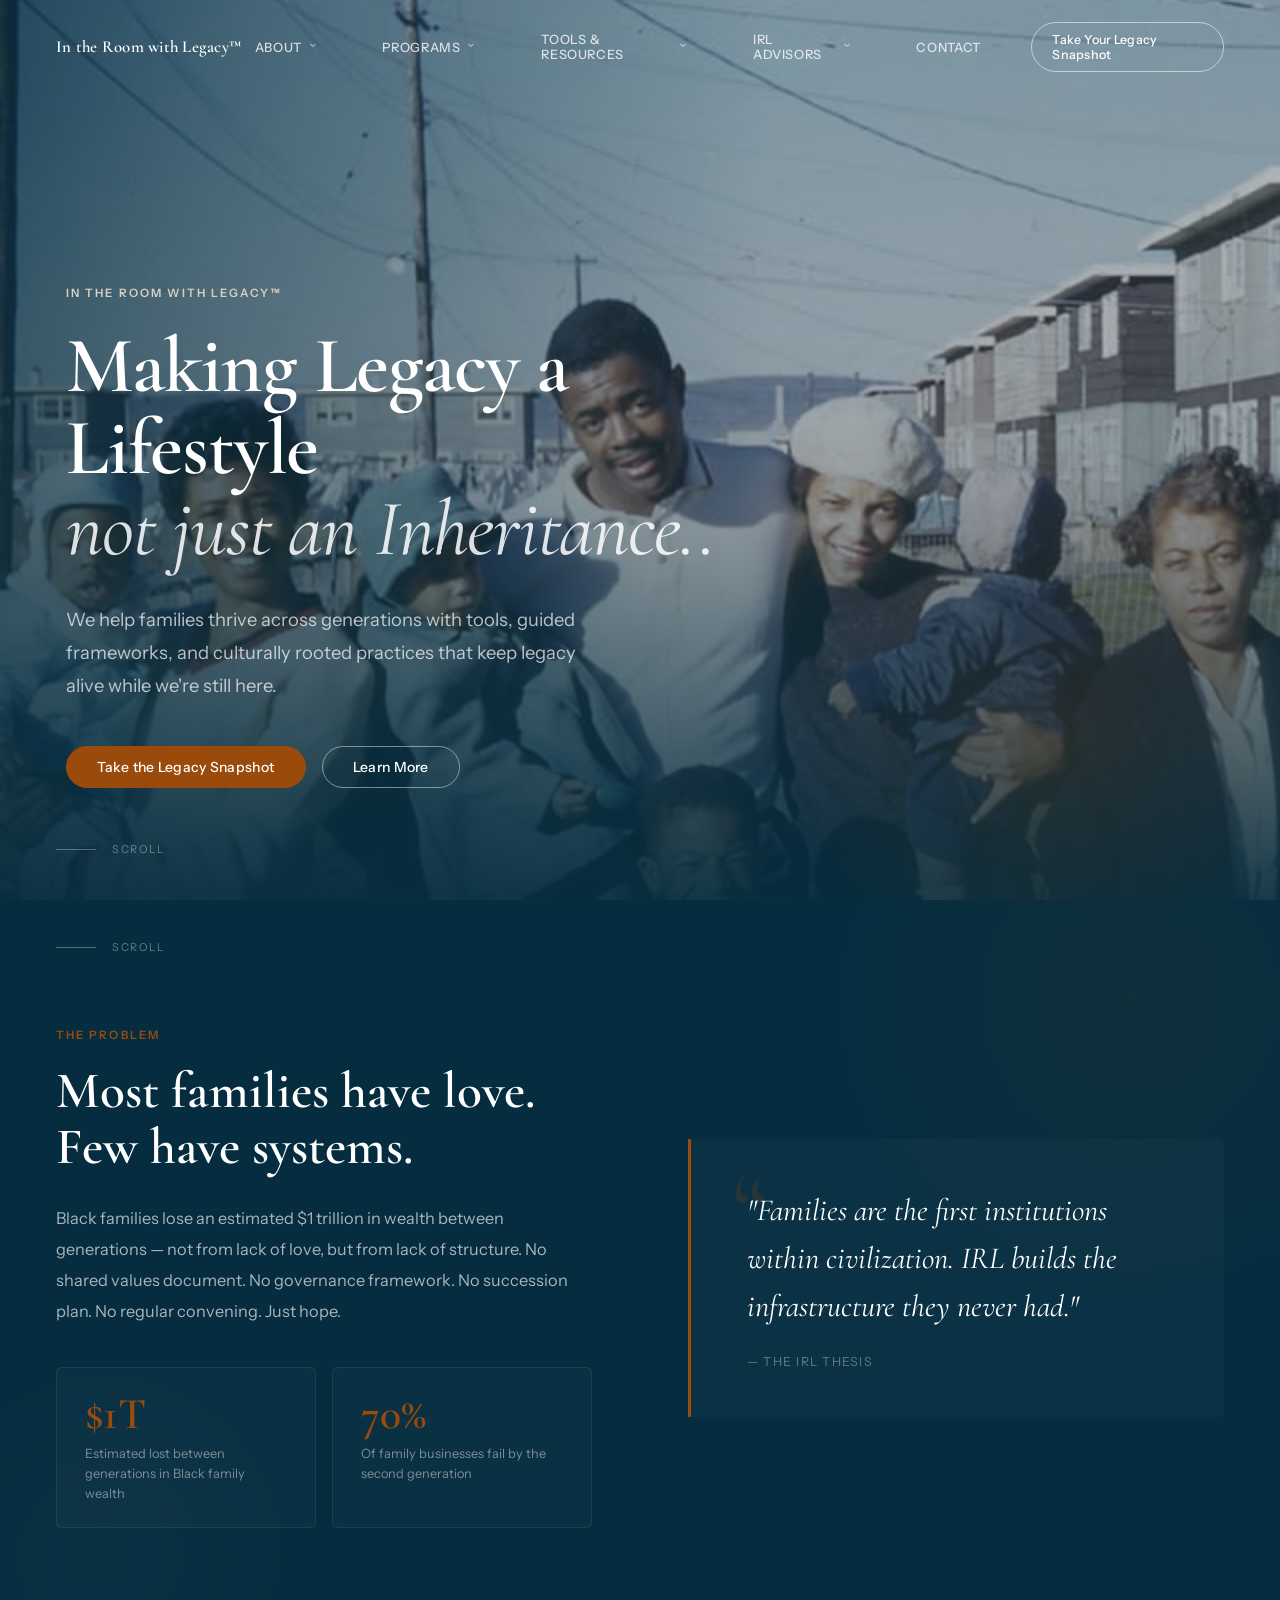
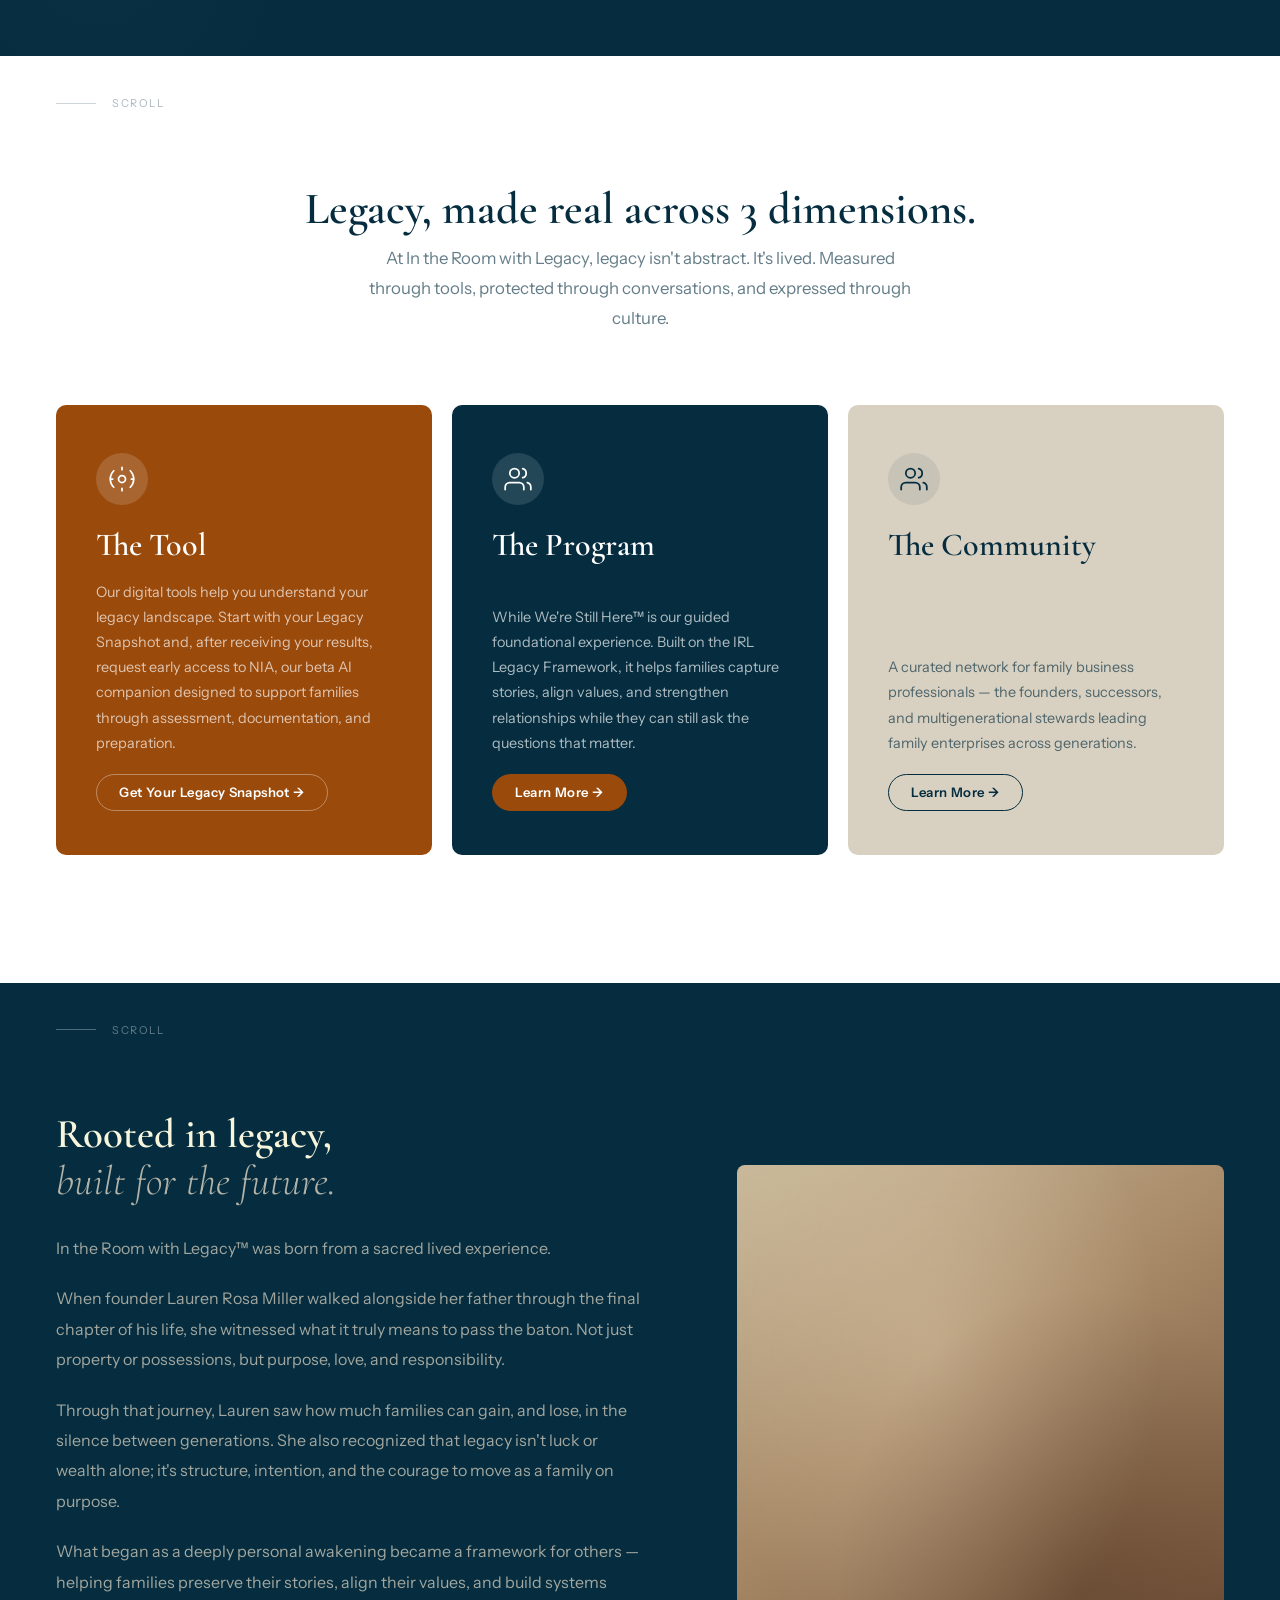
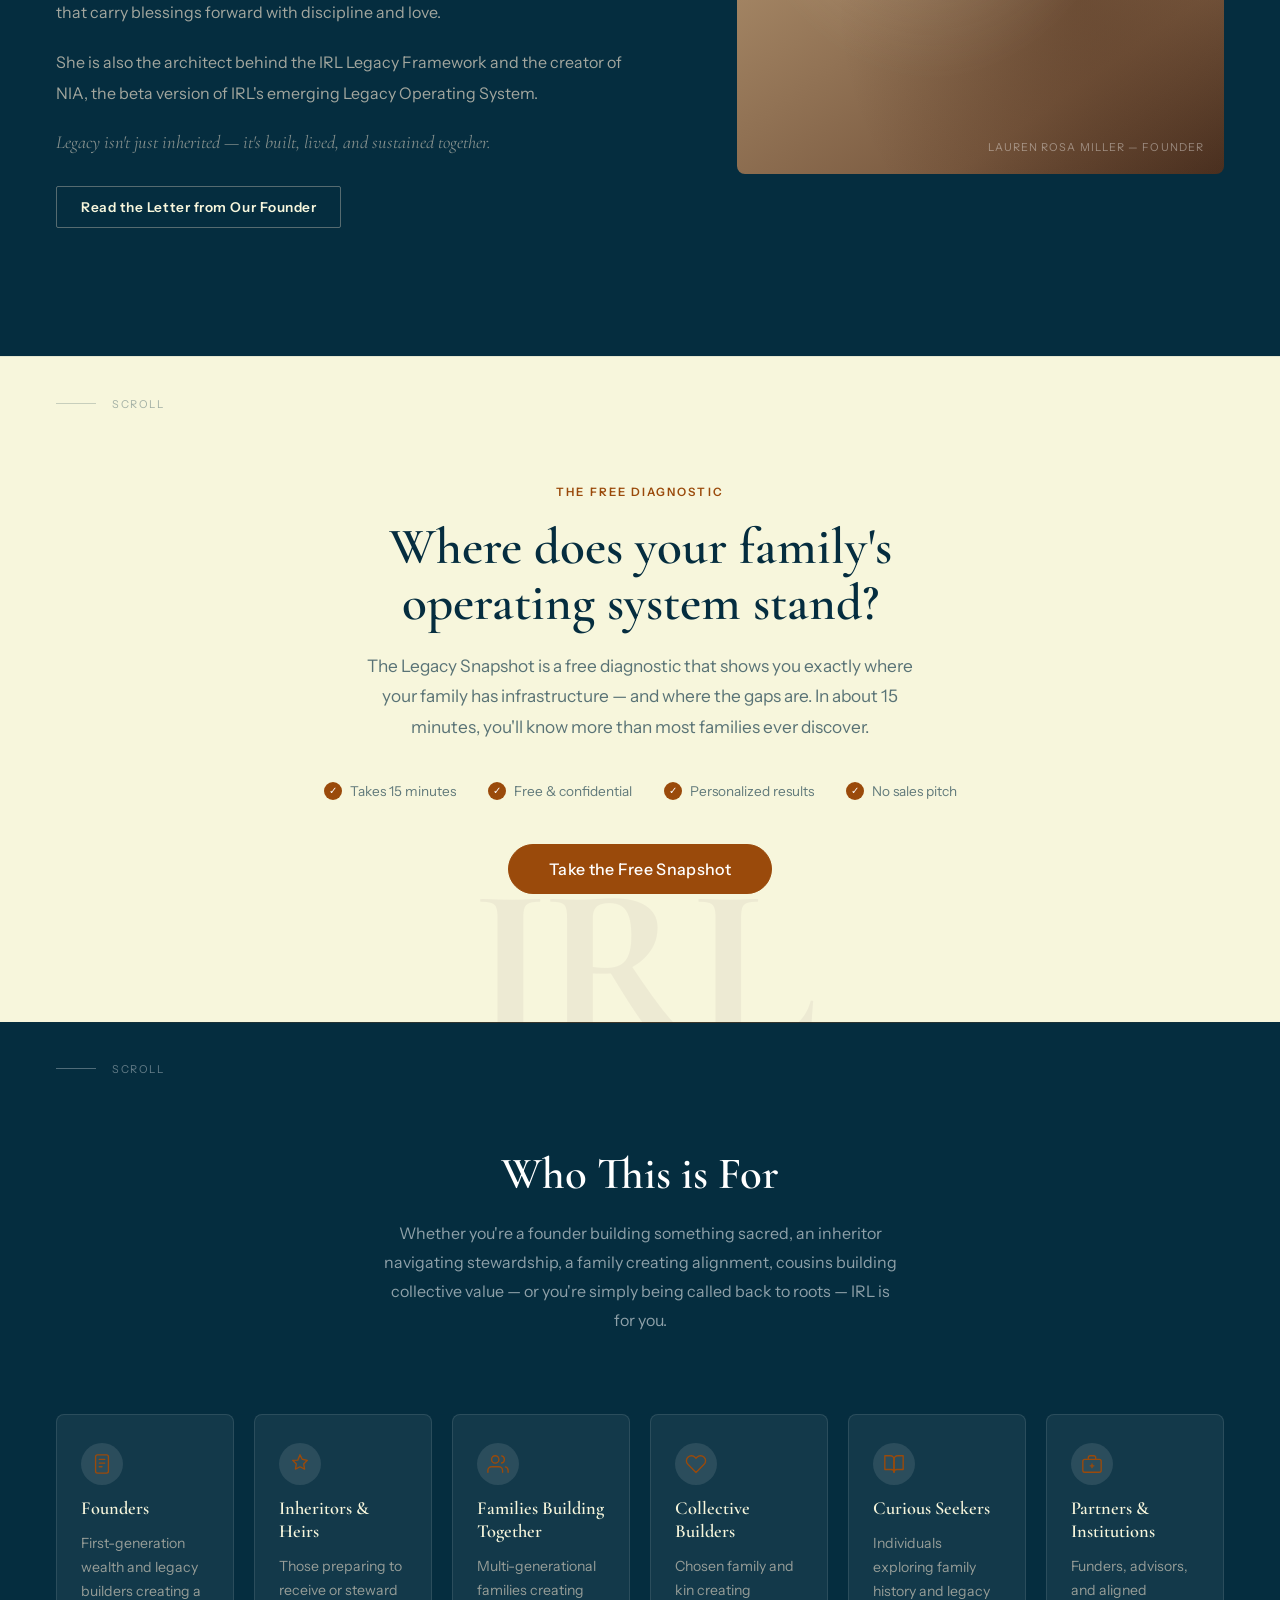
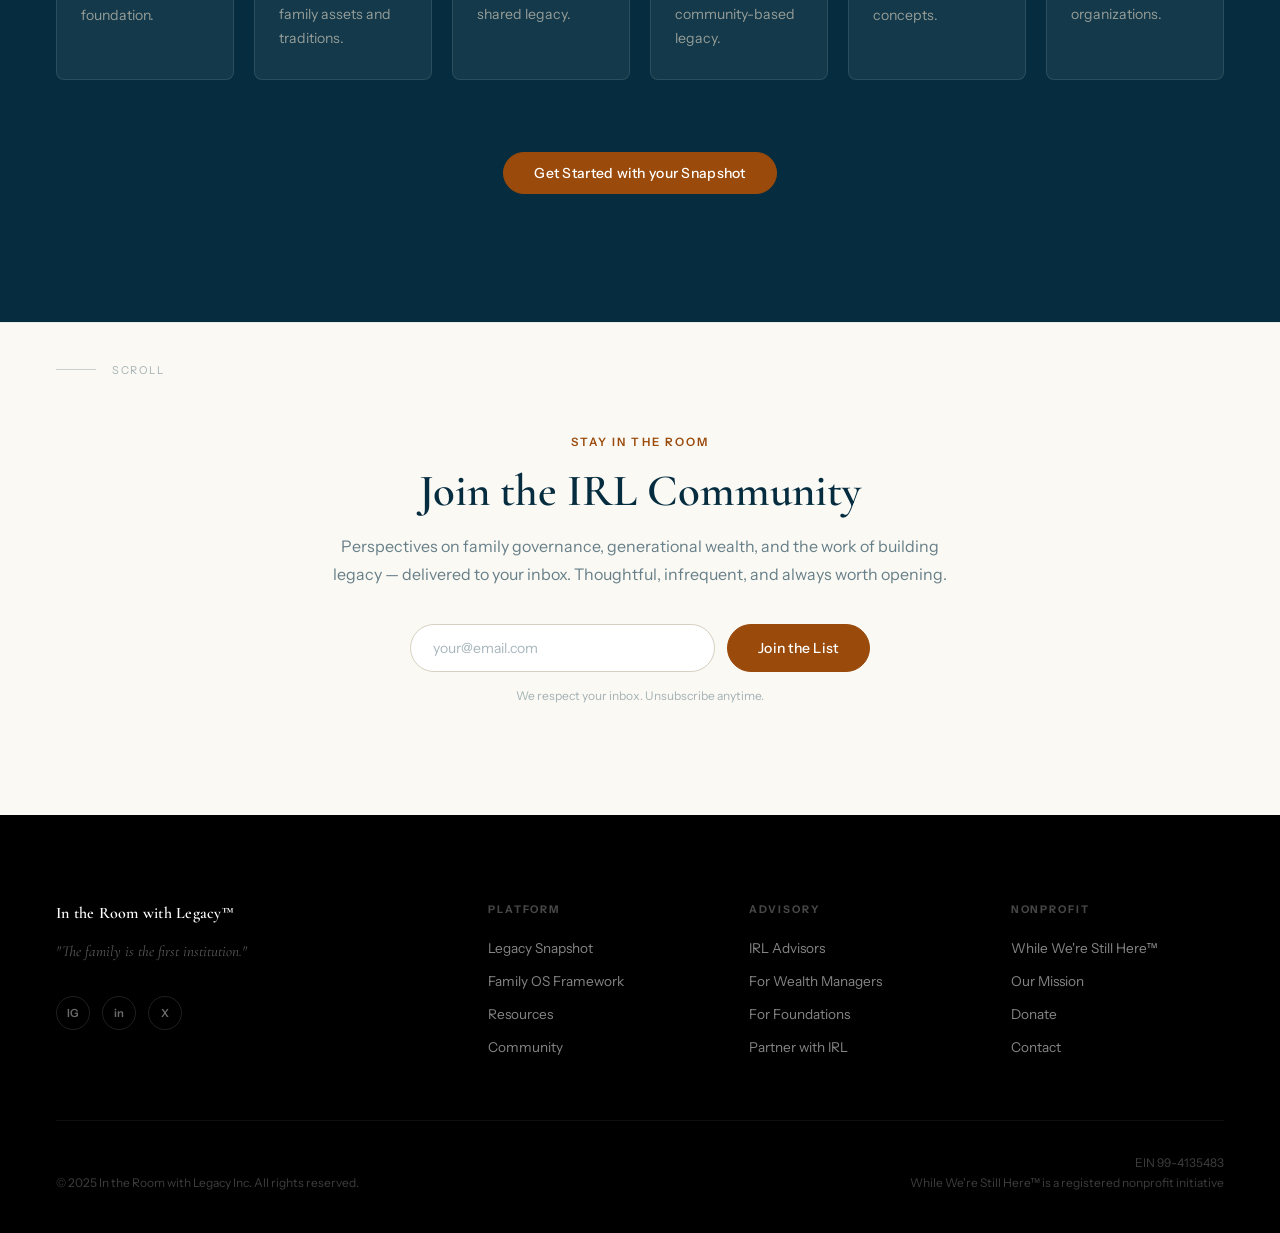
==== commit 57c6db96: "Fix JS crash: move programSectionObserver to after programSection is declared The observer was refer" ====
--- a/index.html
+++ b/index.html
@@ -79,10 +79,12 @@
 
   <!-- Mobile menu overlay -->
   <div class="nav-mobile-overlay" id="mobile-menu">
-    <a href="#advisors" onclick="closeMobile()">IRL Advisors</a>
-    <a href="#program"  onclick="closeMobile()">While We're Still Here™</a>
-    <a href="#origin"   onclick="closeMobile()">About</a>
-    <a href="#snapshot" onclick="closeMobile()" class="mobile-cta">Legacy Snapshot →</a>
+    <a href="about.html"               onclick="closeMobile()">About Us</a>
+    <a href="founder-letter.html"      onclick="closeMobile()">Founder Letter</a>
+    <a href="partnership-pathways.html" onclick="closeMobile()">Partnership Pathways</a>
+    <a href="faq.html"                 onclick="closeMobile()">FAQ</a>
+    <a href="contact.html"             onclick="closeMobile()">Contact</a>
+    <a href="https://form.typeform.com/to/YOUR_LINK" target="_blank" onclick="closeMobile()" class="mobile-cta">Take Your Legacy Snapshot →</a>
   </div>
 
 
@@ -578,6 +580,18 @@
       programSection.classList.add('in-view');
     }
 
+    /* ── Program section animation via scroll (mobile) or snap (desktop) */
+    let programAnimFired = false;
+    const programSectionObserver = new IntersectionObserver((entries) => {
+      entries.forEach(entry => {
+        if (entry.isIntersecting && !programAnimFired) {
+          programAnimFired = true;
+          triggerProgramAnim();
+        }
+      });
+    }, { threshold: 0.2 });
+    programSectionObserver.observe(programSection);
+
     function goToSection(index) {
       if (isSnapping) return;
       if (index < 0 || index >= snapSections.length) return;
@@ -591,28 +605,24 @@
       setTimeout(() => { isSnapping = false; }, 950);
     }
 
-    // Mouse wheel — intercept and snap
+    // Only enable snap scroll on desktop (768px+)
+    const isDesktop = () => window.innerWidth > 768;
+
+    // Mouse wheel — intercept and snap (desktop only)
     window.addEventListener('wheel', (e) => {
+      if (!isDesktop()) return;
       e.preventDefault();
       if (isSnapping) return;
       activeIndex = getNearestIndex();
       goToSection(activeIndex + (e.deltaY > 0 ? 1 : -1));
     }, { passive: false });
 
-    // Touch swipe — up or down
-    let touchY = 0;
-    window.addEventListener('touchstart', (e) => {
-      touchY = e.touches[0].clientY;
-    }, { passive: true });
-    window.addEventListener('touchend', (e) => {
-      const diff = touchY - e.changedTouches[0].clientY;
-      if (Math.abs(diff) < 40) return;       // ignore tiny taps
-      activeIndex = getNearestIndex();
-      goToSection(activeIndex + (diff > 0 ? 1 : -1));
-    }, { passive: true });
-
-    // Keyboard arrow keys
+    // Touch swipe — mobile scrolls naturally, no snap
+    // (removed touch snap so mobile feels native)
+
+    // Keyboard arrow keys (desktop only)
     window.addEventListener('keydown', (e) => {
+      if (!isDesktop()) return;
       if (e.key === 'ArrowDown' || e.key === 'PageDown') {
         e.preventDefault();
         activeIndex = getNearestIndex();
--- a/styles.css
+++ b/styles.css
@@ -1619,6 +1619,22 @@
   .doors-grid   { grid-template-columns: 1fr; }
   .phases-track { grid-template-columns: 1fr; }
   .stat-row     { grid-template-columns: 1fr; }
+  .who-grid     { grid-template-columns: 1fr 1fr; }
+
+  /* Door cards smaller padding on mobile */
+  .door-card { padding: 2rem 1.5rem 2rem; }
+
+  /* Doors subtitle */
+  .doors-sub { font-size: 0.95rem; }
+
+  /* Who cards */
+  .who-card { padding: 1.25rem 1rem; }
+  .who-card h3 { font-size: 1rem; }
+
+  /* Origin section — stack photo below text */
+  .origin-inner { grid-template-columns: 1fr; gap: 3rem; }
+  .origin-photo { aspect-ratio: 4/3; }
+  .origin-photo-wrap::after { display: none; }
 
   /* Stack snapshot checks vertically */
   .snapshot-checks { gap: 1rem; flex-direction: column; align-items: center; }
@@ -1630,4 +1646,38 @@
   .footer-grid   { grid-template-columns: 1fr; }
   .footer-bottom { flex-direction: column; align-items: flex-start; }
   .footer-ein    { text-align: left; }
-}
+
+  /* Inner page sections */
+  .page-header       { padding: 8rem 1.5rem 4rem; min-height: auto; }
+  .page-section      { padding: 3.5rem 1.5rem; }
+  .page-section-full { padding: 3.5rem 1.5rem; }
+  .inner-card-grid   { grid-template-columns: 1fr; }
+  .contact-grid      { grid-template-columns: 1fr; gap: 3rem; }
+
+  /* Nonprofit band (about page) */
+  .nonprofit-band { padding: 3rem 1.5rem; }
+  .nonprofit-band-inner { grid-template-columns: 1fr; gap: 2rem; }
+
+  /* CTA band (about page) */
+  .cta-band { padding: 4rem 1.5rem; }
+
+  /* Founder grid (about page) */
+  .founder-grid { grid-template-columns: 1fr; gap: 2rem; }
+  .founder-photo { aspect-ratio: 4/3; }
+
+  /* Mission/Vision grid */
+  .mv-grid { grid-template-columns: 1fr; }
+
+  /* Practice areas */
+  .practice-item { grid-template-columns: 1fr; gap: 0.75rem; }
+
+  /* Pathways grid (about page) */
+  .pathways-grid { grid-template-columns: 1fr; }
+
+  /* Pillars grid */
+  .pillars-grid { grid-template-columns: 1fr 1fr; }
+
+  /* Partnership pathways */
+  .pp-grid { grid-template-columns: 1fr; }
+  .pp-cta  { padding: 4rem 1.5rem; }
+}
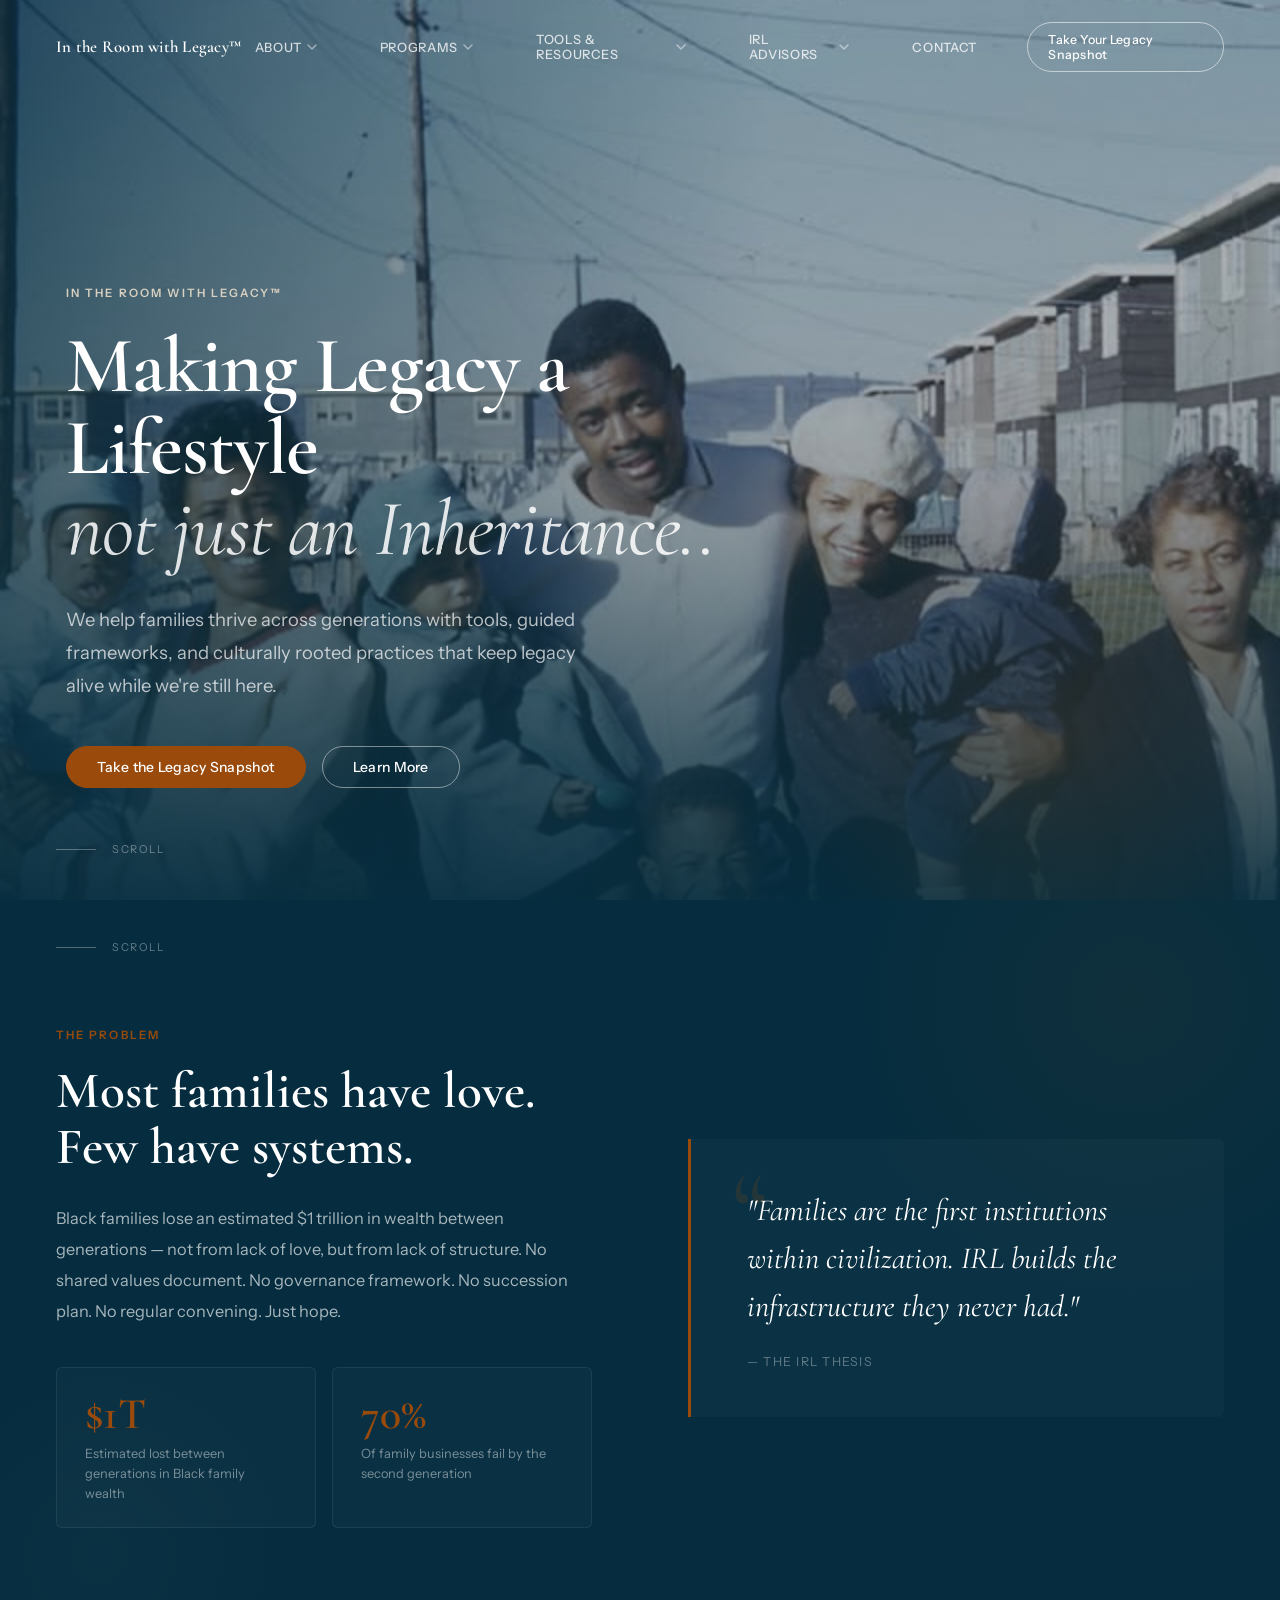
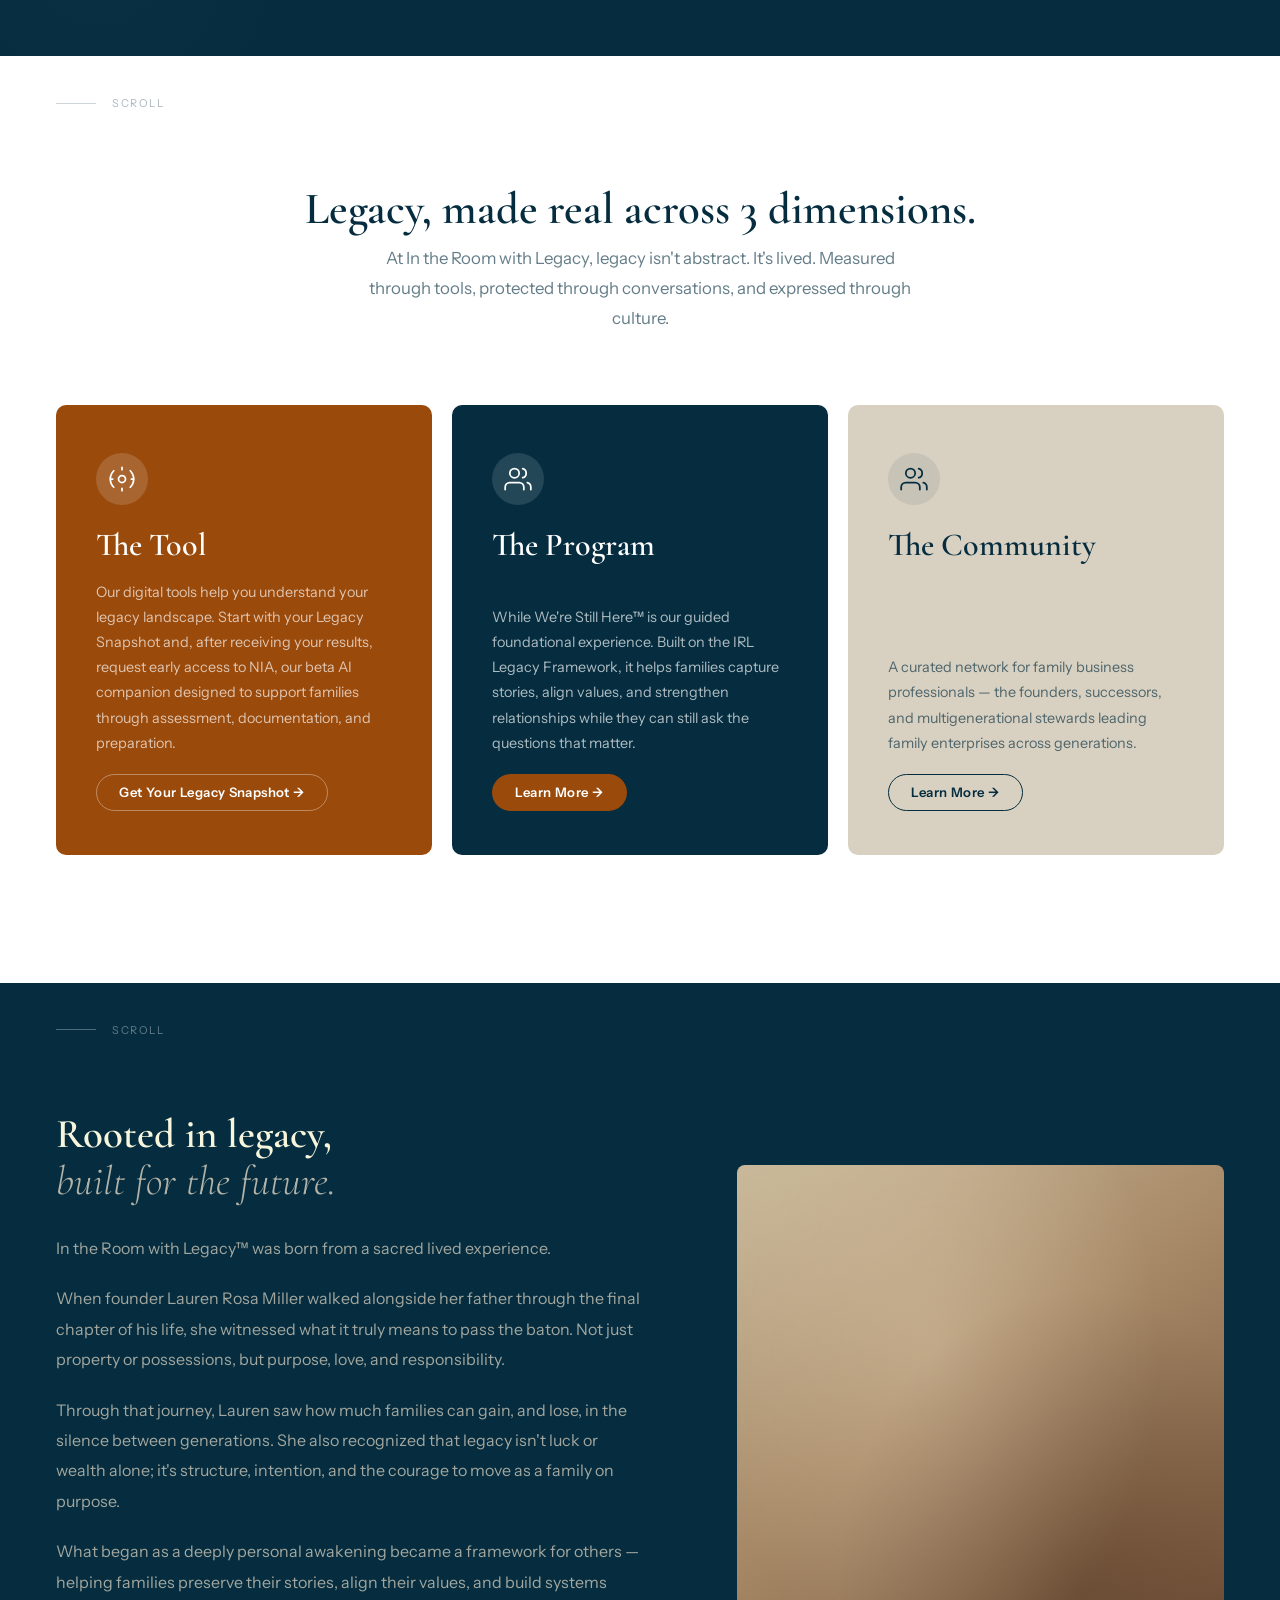
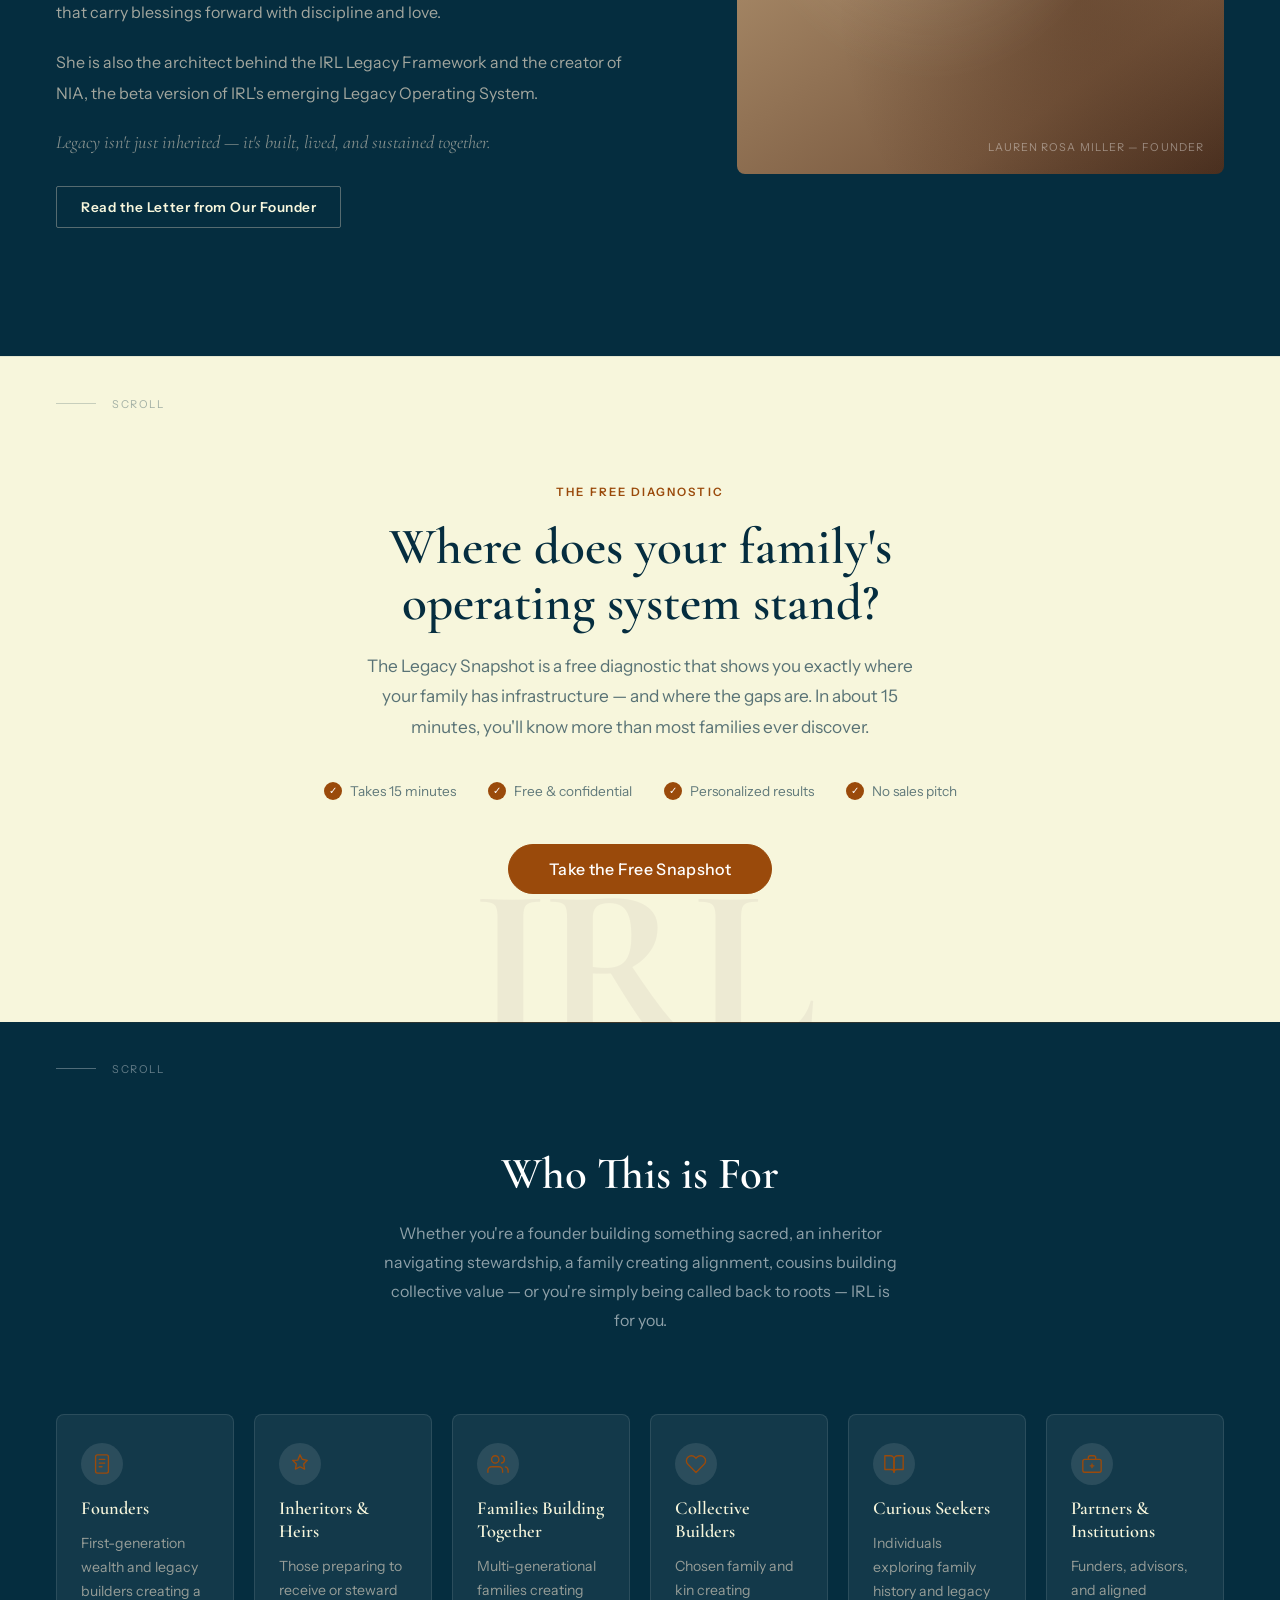
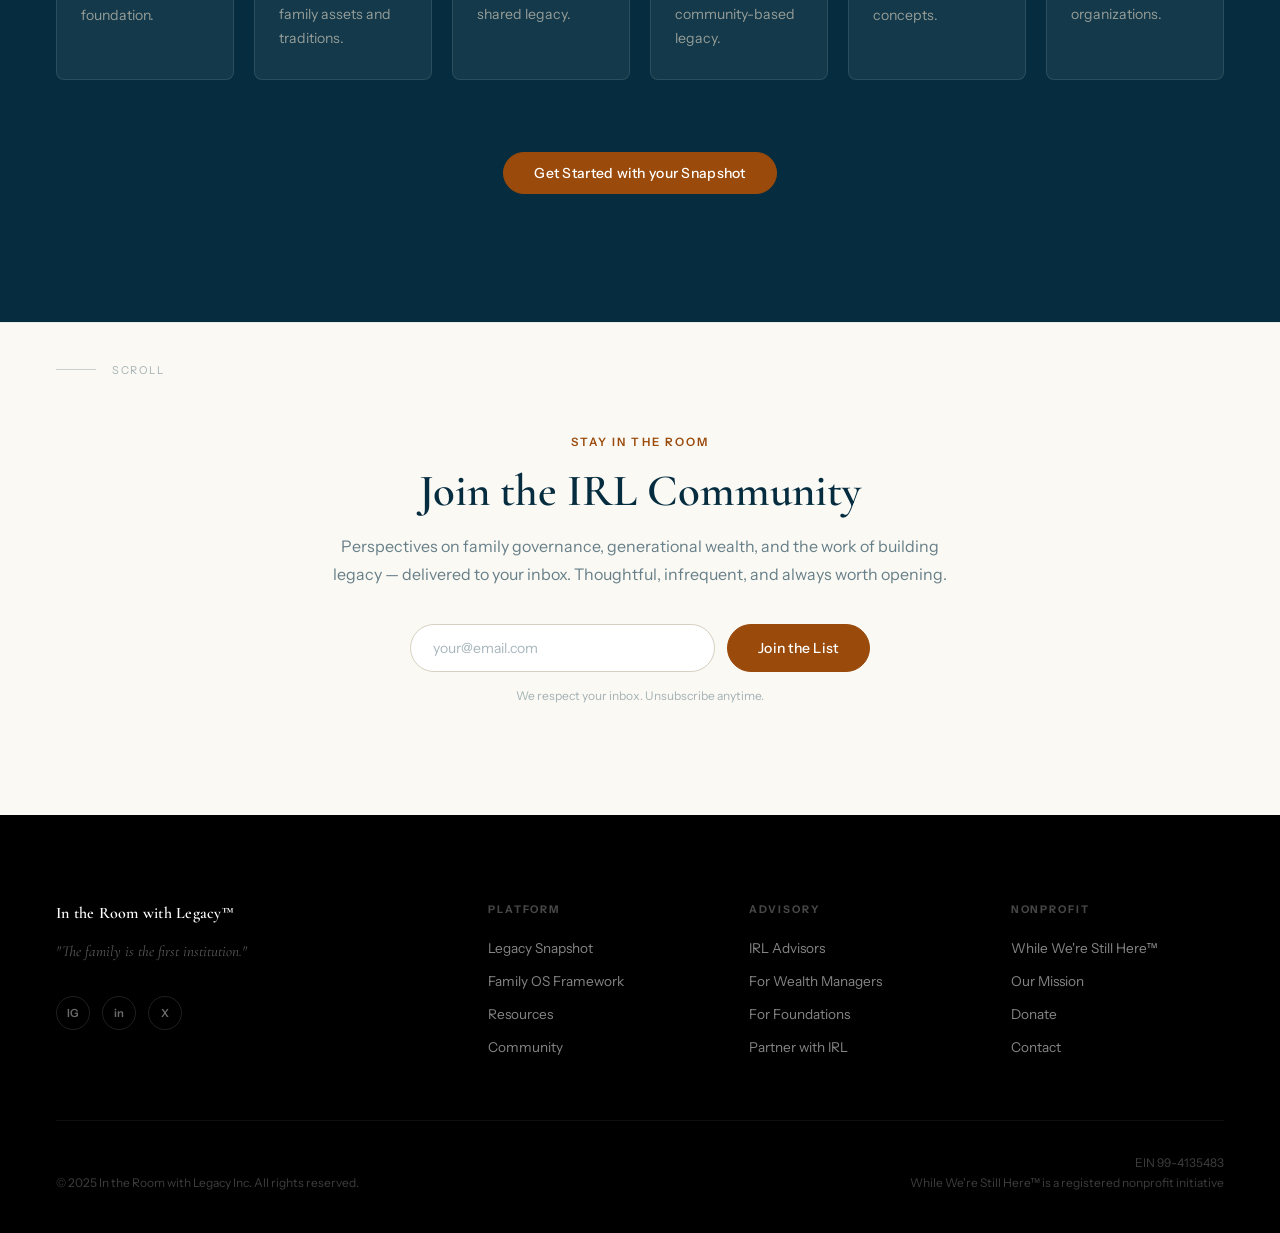
==== commit 57ca506f: "Fix nav arrow direction and update Programs dropdown across all pages - Replace broken &#8964; arrow" ====
--- a/index.html
+++ b/index.html
@@ -28,7 +28,7 @@
 
       <!-- About -->
       <li class="nav-item has-dropdown">
-        <a href="javascript:void(0)" class="nav-item-trigger">About <span class="nav-arrow">&#8964;</span></a>
+        <a href="javascript:void(0)" class="nav-item-trigger">About <svg class="nav-arrow" width="10" height="6" viewBox="0 0 10 6" fill="none" aria-hidden="true"><path d="M1 1L5 5L9 1" stroke="currentColor" stroke-width="1.5" stroke-linecap="round" stroke-linejoin="round"/></svg></a>
         <div class="nav-dropdown">
           <a href="about.html">About Us</a>
           <a href="founder-letter.html">Letter from Our Founder</a>
@@ -39,25 +39,25 @@
 
       <!-- Programs -->
       <li class="nav-item has-dropdown">
-        <a href="javascript:void(0)" class="nav-item-trigger">Programs <span class="nav-arrow">&#8964;</span></a>
+        <a href="javascript:void(0)" class="nav-item-trigger">Programs <svg class="nav-arrow" width="10" height="6" viewBox="0 0 10 6" fill="none" aria-hidden="true"><path d="M1 1L5 5L9 1" stroke="currentColor" stroke-width="1.5" stroke-linecap="round" stroke-linejoin="round"/></svg></a>
+        <div class="nav-dropdown">
+          <a href="legacy-insights.html">Programs</a>
+          <a href="legacy-assessment.html">While We're Still Here</a>
+        </div>
+      </li>
+
+      <!-- Tools & Resources -->
+      <li class="nav-item has-dropdown">
+        <a href="javascript:void(0)" class="nav-item-trigger">Tools &amp; Resources <svg class="nav-arrow" width="10" height="6" viewBox="0 0 10 6" fill="none" aria-hidden="true"><path d="M1 1L5 5L9 1" stroke="currentColor" stroke-width="1.5" stroke-linecap="round" stroke-linejoin="round"/></svg></a>
         <div class="nav-dropdown">
           <a href="legacy-insights.html">Legacy Insights, Tools &amp; Resources</a>
           <a href="legacy-assessment.html">Legacy Assessment</a>
         </div>
       </li>
 
-      <!-- Tools & Resources -->
-      <li class="nav-item has-dropdown">
-        <a href="javascript:void(0)" class="nav-item-trigger">Tools &amp; Resources <span class="nav-arrow">&#8964;</span></a>
-        <div class="nav-dropdown">
-          <a href="legacy-insights.html">Legacy Insights, Tools &amp; Resources</a>
-          <a href="legacy-assessment.html">Legacy Assessment</a>
-        </div>
-      </li>
-
       <!-- IRL Advisors -->
       <li class="nav-item has-dropdown">
-        <a href="javascript:void(0)" class="nav-item-trigger">IRL Advisors <span class="nav-arrow">&#8964;</span></a>
+        <a href="javascript:void(0)" class="nav-item-trigger">IRL Advisors <svg class="nav-arrow" width="10" height="6" viewBox="0 0 10 6" fill="none" aria-hidden="true"><path d="M1 1L5 5L9 1" stroke="currentColor" stroke-width="1.5" stroke-linecap="round" stroke-linejoin="round"/></svg></a>
         <div class="nav-dropdown">
           <a href="irl-advisor.html">IRL Advisor</a>
           <a href="founding-circle.html">Founding Circle</a>
--- a/styles.css
+++ b/styles.css
@@ -209,14 +209,14 @@
 
 /* Dropdown arrow icon in nav links */
 .nav-arrow {
-  font-size: 0.9rem;
+  width: 10px;
+  height: 6px;
+  flex-shrink: 0;
   opacity: 0.6;
   display: inline-block;
+  vertical-align: middle;
   transition: transform 0.2s;
-  position: relative;
-  top: -5px;
-}
-.nav-links a:hover .nav-arrow { transform: translateY(1px); }
+}
 
 /* CTA pill in nav */
 .nav-links .nav-cta-link {
@@ -301,7 +301,7 @@
 }
 
 /* Rotate arrow when dropdown is open */
-.nav-item.open .nav-arrow { transform: translateY(-5px) rotate(180deg); }
+.nav-item.open .nav-arrow { transform: rotate(180deg); opacity: 1; }
 
 /* Hamburger — hidden on desktop, shown on mobile */
 .hamburger {
